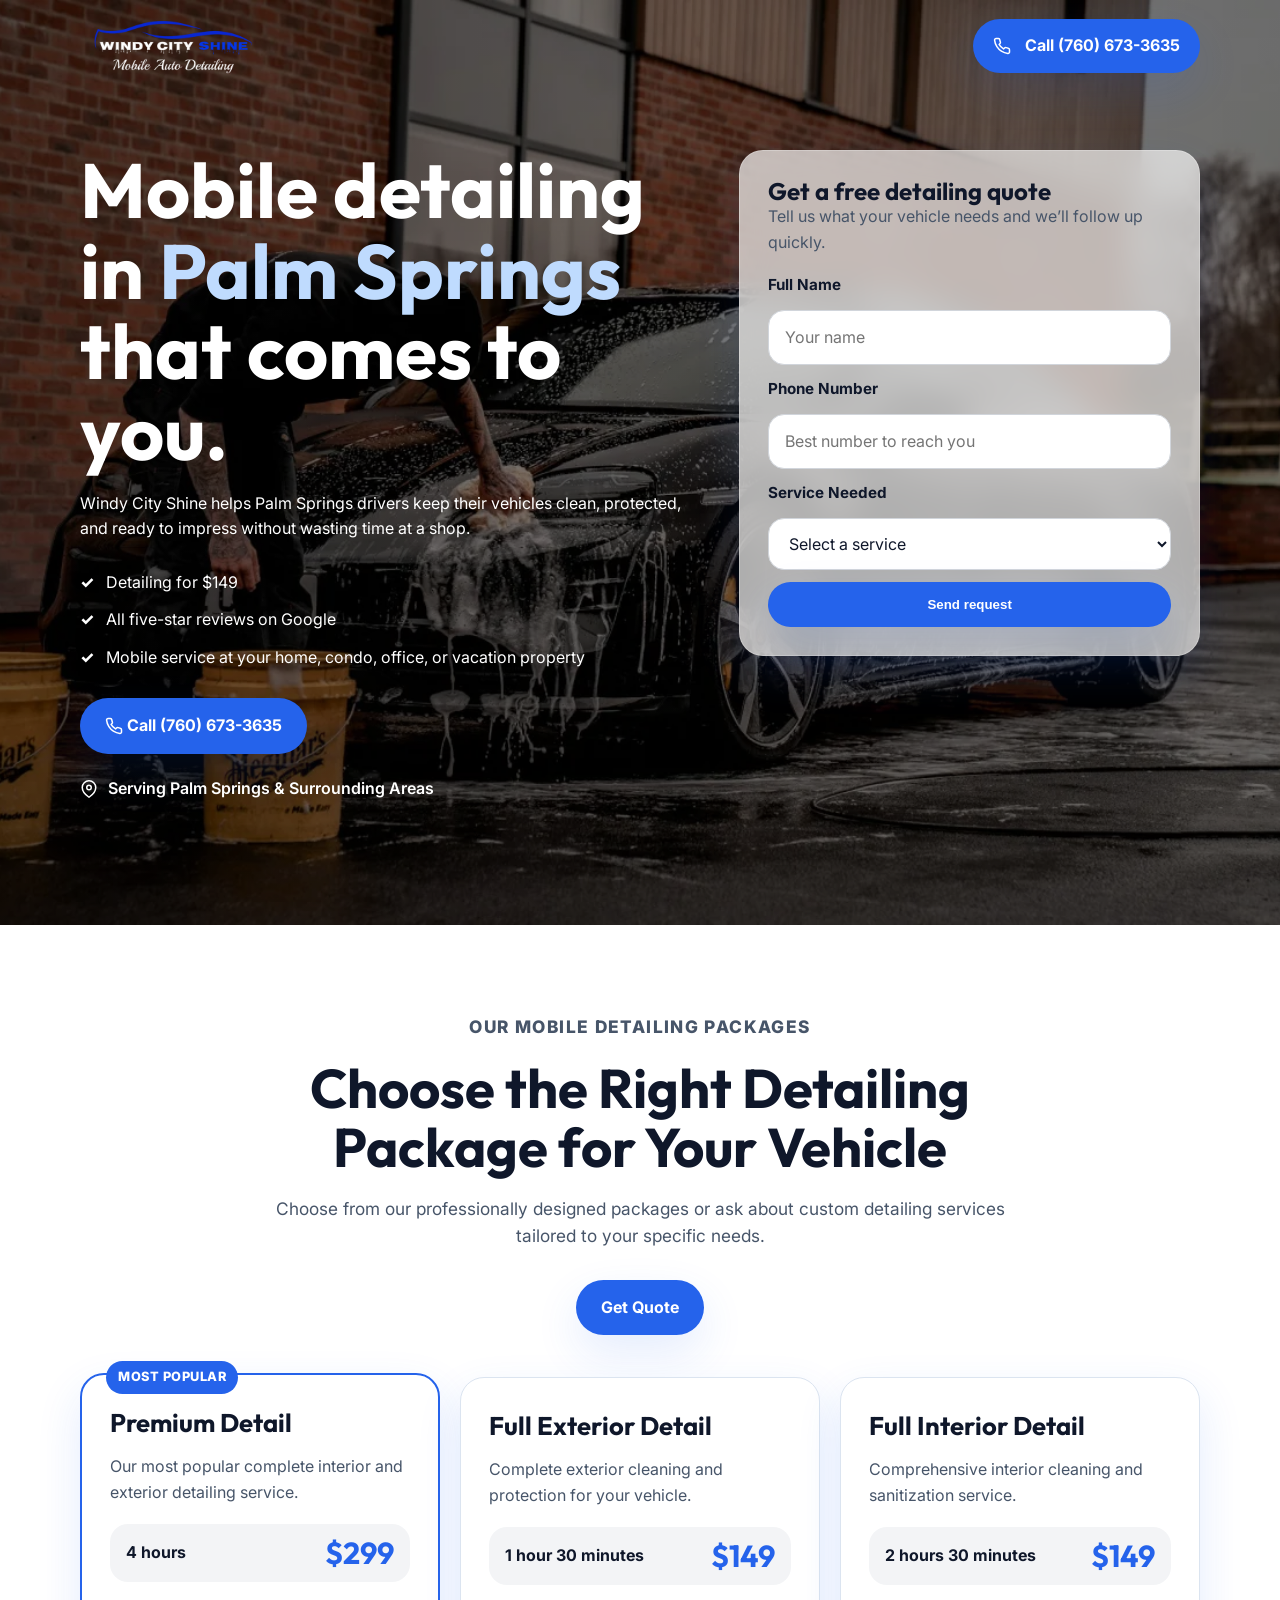
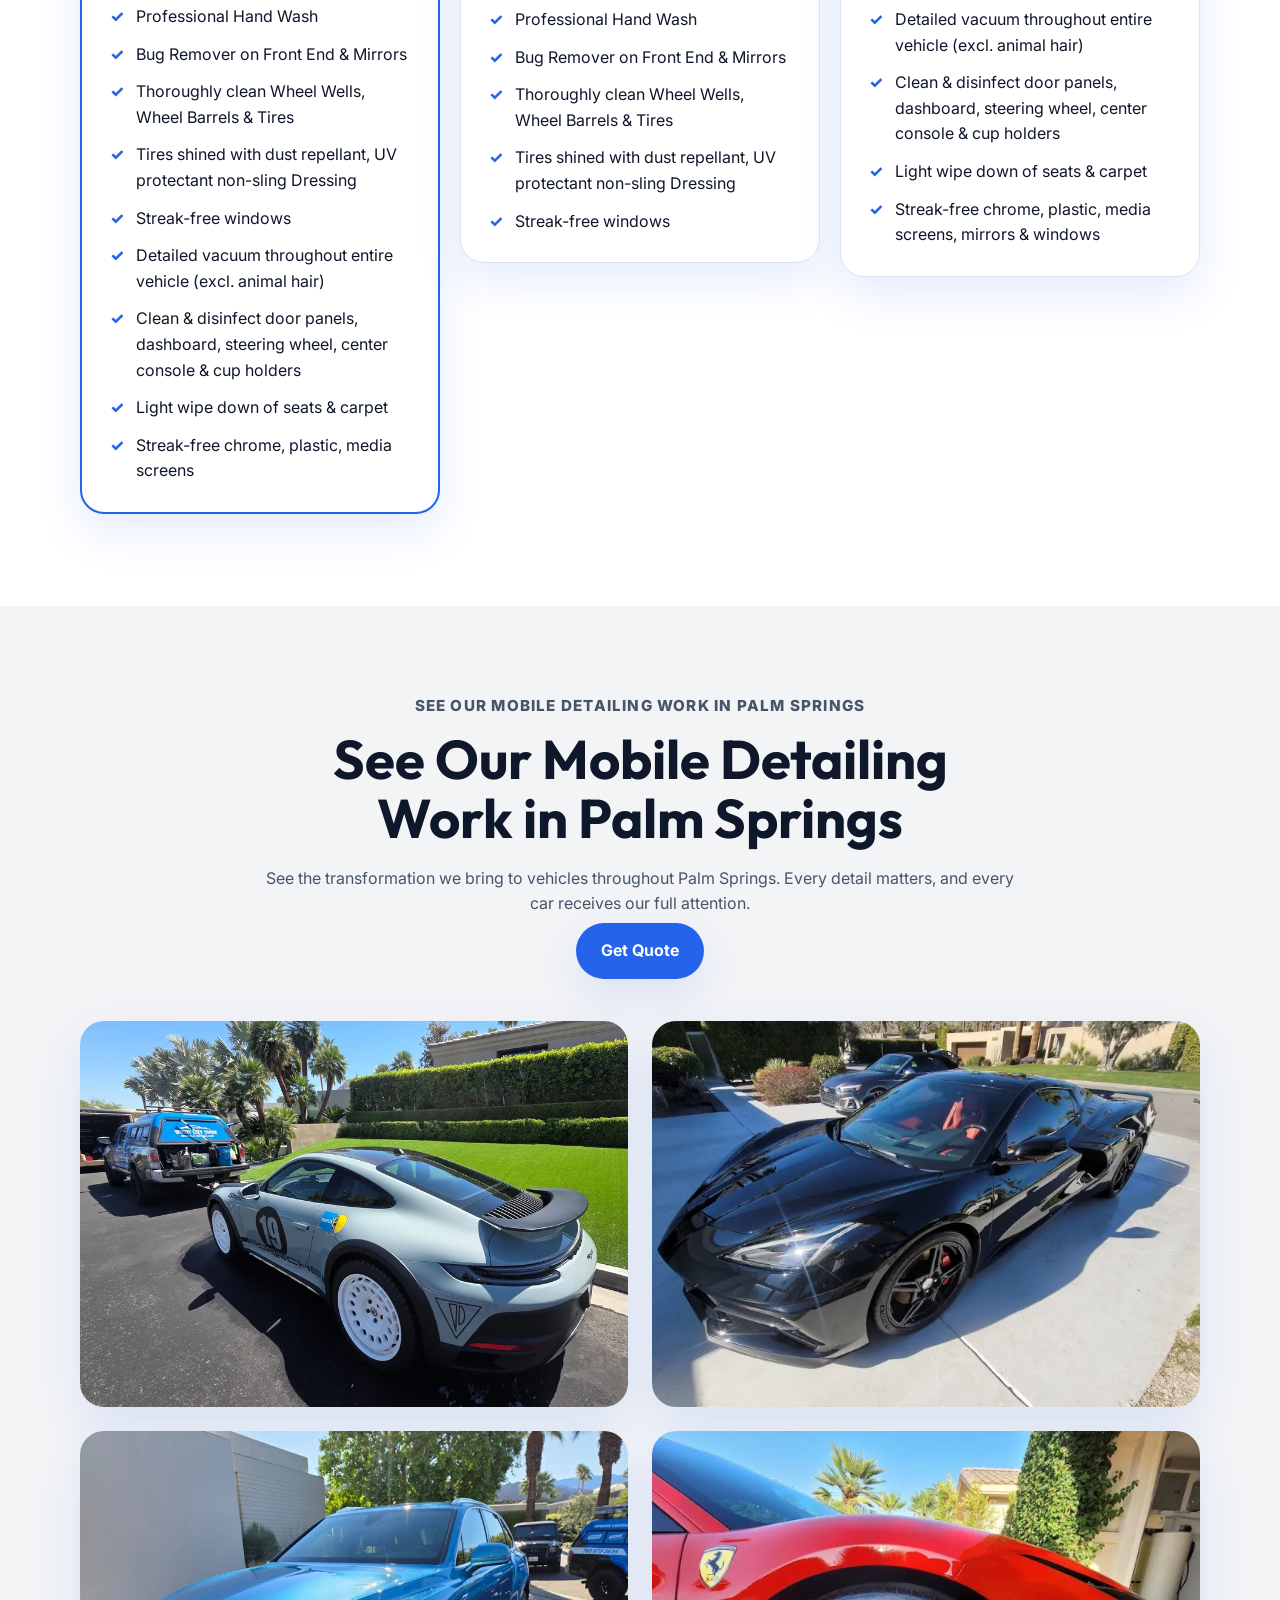
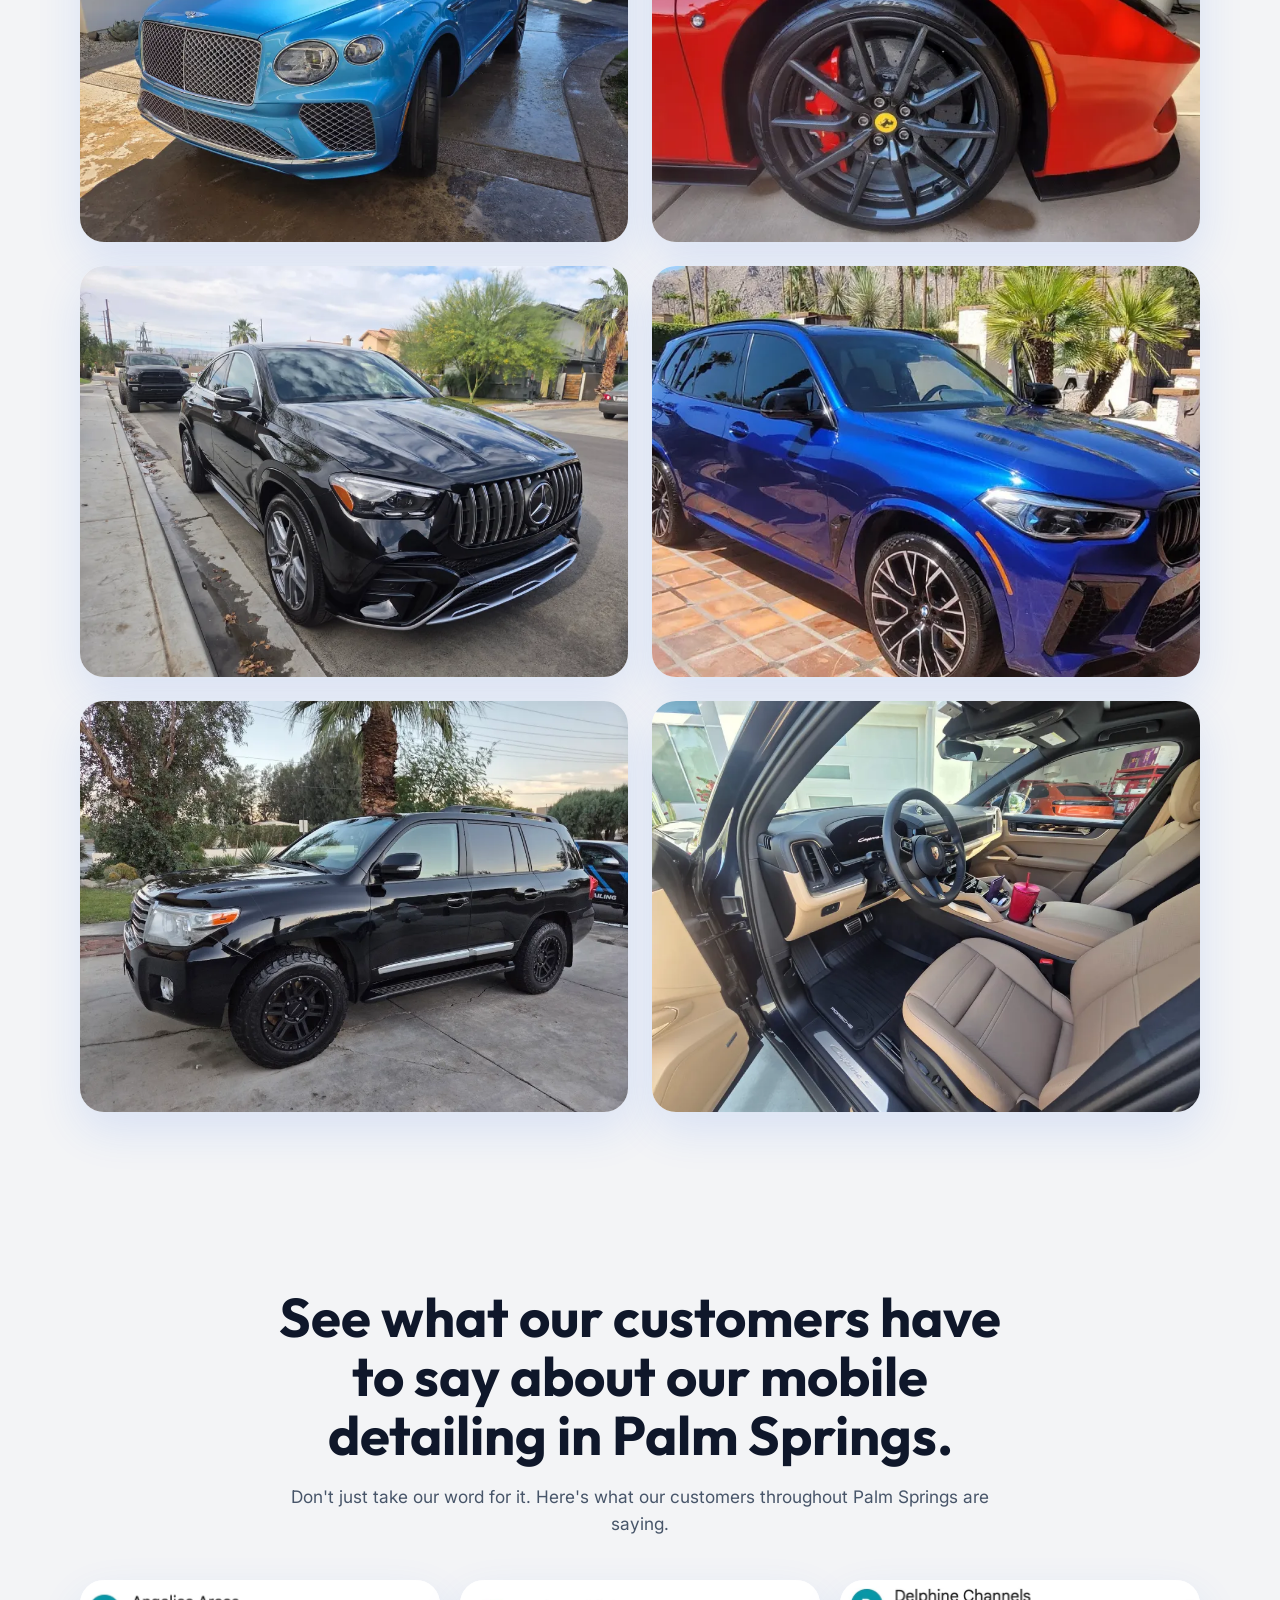
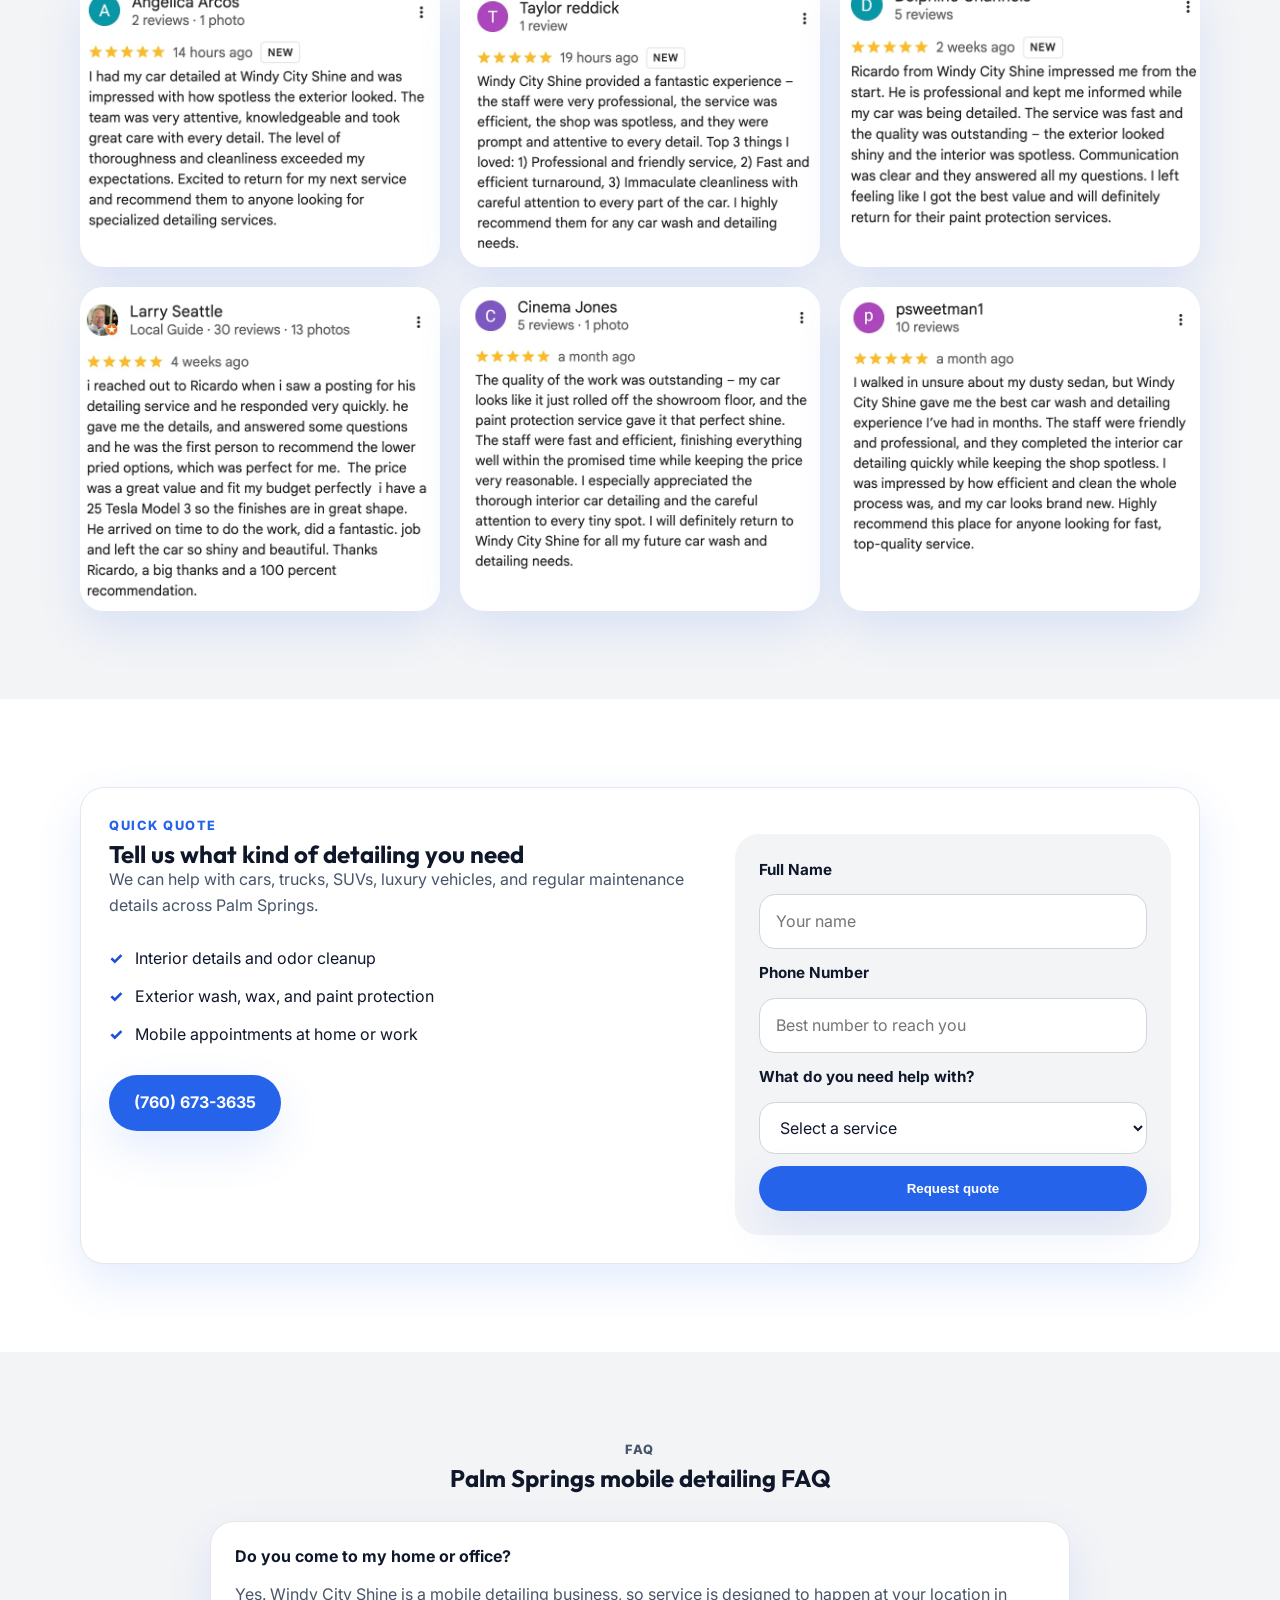
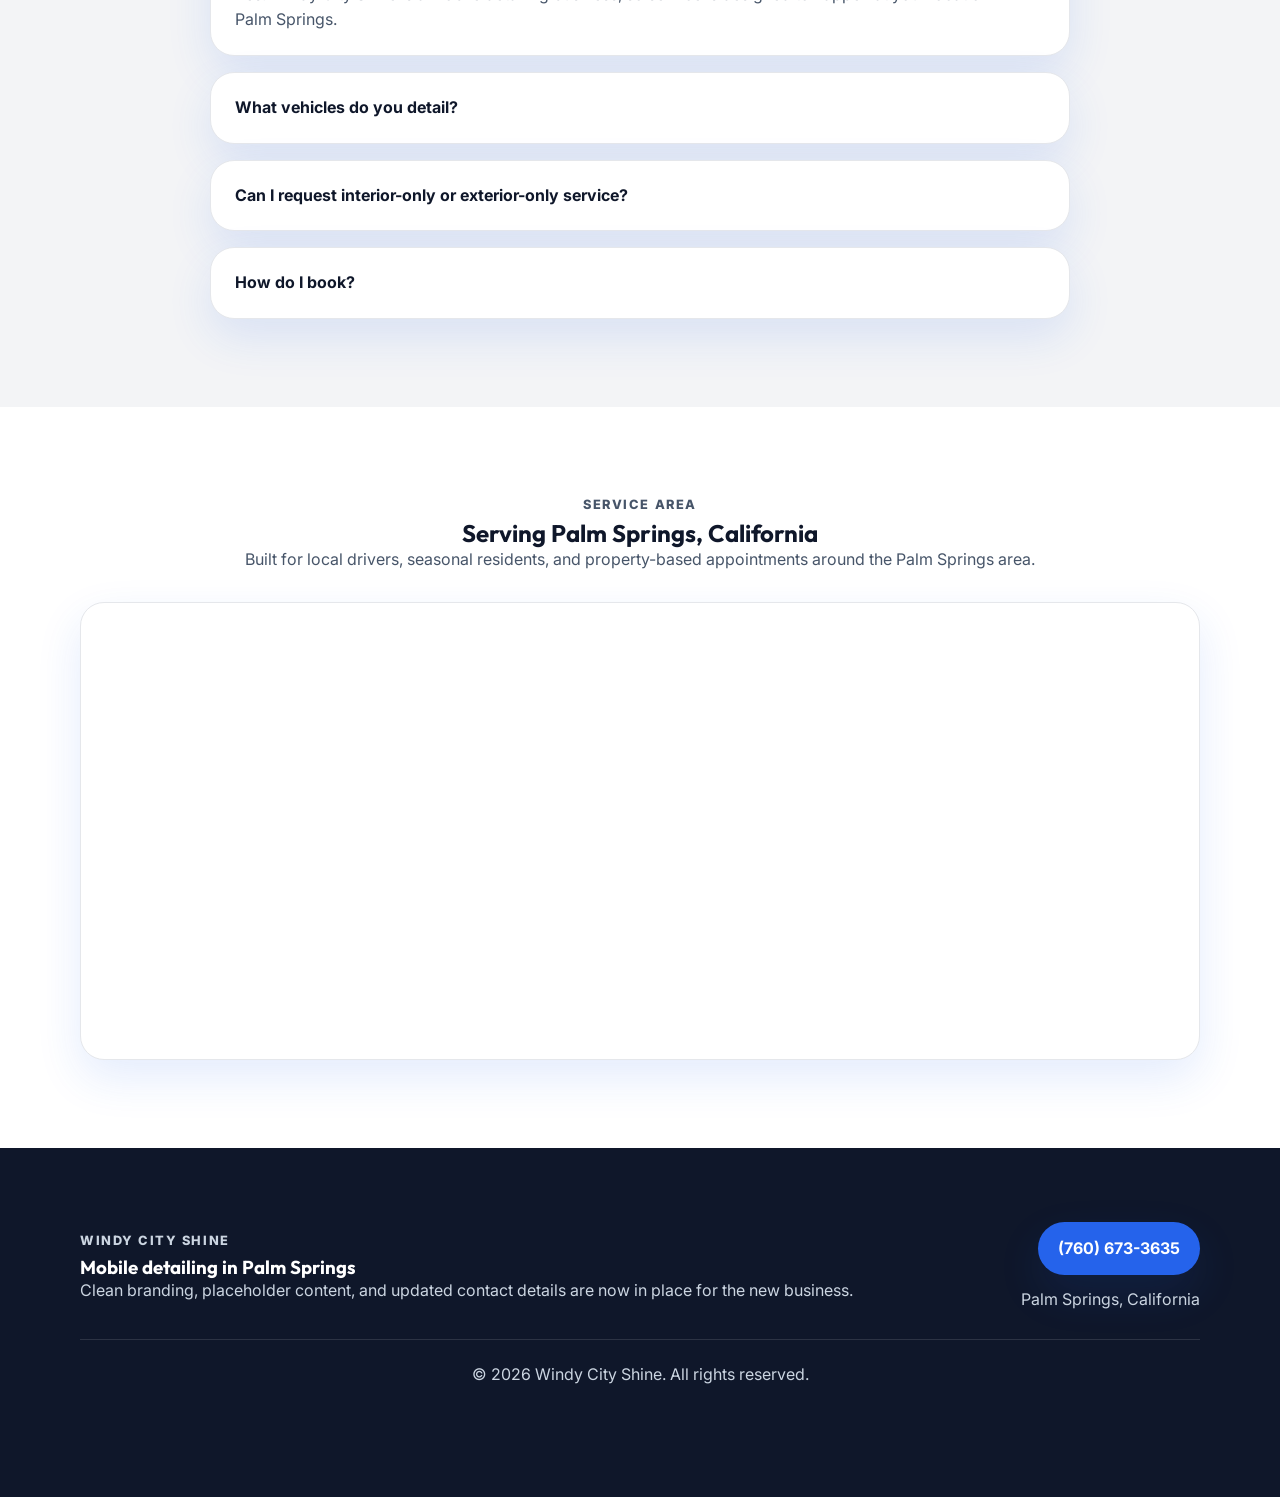
==== index.html @ e308e04e "feat: add phone conversion tracking" ====
<!DOCTYPE html>
<html lang="en">
<head>
    <!-- Google Tag Manager -->
    <script>(function(w,d,s,l,i){w[l]=w[l]||[];w[l].push({'gtm.start':
    new Date().getTime(),event:'gtm.js'});var f=d.getElementsByTagName(s)[0],
    j=d.createElement(s),dl=l!='dataLayer'?'&l='+l:'';j.async=true;j.src=
    'https://www.googletagmanager.com/gtm.js?id='+i+dl;f.parentNode.insertBefore(j,f);
    })(window,document,'script','dataLayer','GTM-WD6SHDLT');</script>
    <!-- End Google Tag Manager -->
    <script>
      gtag('config', 'AW-473251279/VAtuCIfNprscEM_71OEB', {
        'phone_conversion_number': '(760) 673-3635'
      });
    </script>
    <meta charset="UTF-8">
    <meta name="viewport" content="width=device-width, initial-scale=1.0">
    <title>Mobile Detailing Palm Springs | Windy City Shine</title>
    <meta name="description" content="Windy City Shine delivers premium mobile detailing in Palm Springs, California. Call for interior detailing, wash and wax, paint protection, and convenient at-home service.">
    <link rel="stylesheet" href="style.css">
    <link rel="preconnect" href="https://fonts.googleapis.com">
    <link rel="preconnect" href="https://fonts.gstatic.com" crossorigin>
    <link href="https://fonts.googleapis.com/css2?family=Inter:wght@400;500;600;700;800&family=Outfit:wght@600;700;800&display=swap" rel="stylesheet">
    <script type="application/ld+json">
    {
      "@context": "https://schema.org",
      "@type": "AutoDetailing",
      "name": "Windy City Shine",
      "areaServed": "Palm Springs, California",
      "telephone": "+1-760-673-3635",
      "priceRange": "$$",
      "address": {
        "@type": "PostalAddress",
        "addressLocality": "Palm Springs",
        "addressRegion": "CA",
        "addressCountry": "US"
      }
    }
    </script>
</head>
<body>
    <header class="site-header">
        <div class="container header-row">
            <a href="#" class="brand brand-lockup" aria-label="Windy City Shine home">
                <img src="windyciteshinelogo.avif" alt="Windy City Shine logo" class="brand-logo">
            </a>
            <a href="tel:7606733635" class="phone-pill" onclick="gtag('event','conversion',{'send_to':'AW-473251279/VAtuCIfNprscEM_71OEB'});">
                <svg viewBox="0 0 24 24" aria-hidden="true" class="phone-pill-icon">
                    <path d="M22 16.92v3a2 2 0 0 1-2.18 2 19.79 19.79 0 0 1-8.63-3.07 19.5 19.5 0 0 1-6-6 19.79 19.79 0 0 1-3.07-8.67A2 2 0 0 1 4.11 2h3a2 2 0 0 1 2 1.72 12.84 12.84 0 0 0 .7 2.81 2 2 0 0 1-.45 2.11L8.09 9.91a16 16 0 0 0 6 6l1.27-1.27a2 2 0 0 1 2.11-.45 12.84 12.84 0 0 0 2.81.7A2 2 0 0 1 22 16.92z"></path>
                </svg>
                <span>Call (760) 673-3635</span>
            </a>
        </div>
    </header>

    <main>
        <section class="hero">
            <div class="container hero-grid">
                <div class="hero-copy">
                    <h1>Mobile detailing in <span>Palm Springs</span> that comes to you.</h1>
                    <p class="hero-text">Windy City Shine helps Palm Springs drivers keep their vehicles clean, protected, and ready to impress without wasting time at a shop.</p>
                    <ul class="check-list">
                        <li>Detailing for $149</li>
                        <li>All five-star reviews on Google</li>
                        <li>Mobile service at your home, condo, office, or vacation property</li>
                    </ul>
                    <div class="cta-row">
                        <a href="tel:7606733635" class="btn btn-primary" onclick="gtag('event','conversion',{'send_to':'AW-473251279/VAtuCIfNprscEM_71OEB'});">
                            <svg viewBox="0 0 24 24" aria-hidden="true" class="phone-pill-icon">
                                <path d="M22 16.92v3a2 2 0 0 1-2.18 2 19.79 19.79 0 0 1-8.63-3.07 19.5 19.79 0 0 1-6-6 19.79 19.79 0 0 1-3.07-8.67A2 2 0 0 1 4.11 2h3a2 2 0 0 1 2 1.72 12.84 12.84 0 0 0 .7 2.81 2 2 0 0 1-.45 2.11L8.09 9.91a16 16 0 0 0 6 6l1.27-1.27a2 2 0 0 1 2.11-.45 12.84 12.84 0 0 0 2.81.7A2 2 0 0 1 22 16.92z"></path>
                            </svg>
                            <span>Call (760) 673-3635</span>
                        </a>
                    </div>
                    <div class="hero-location">
                        <svg viewBox="0 0 24 24" aria-hidden="true" class="hero-location-icon">
                            <path d="M21 10c0 7-9 13-9 13S3 17 3 10a9 9 0 1 1 18 0z"></path>
                            <circle cx="12" cy="10" r="3"></circle>
                        </svg>
                        <span>Serving Palm Springs &amp; Surrounding Areas</span>
                    </div>
                </div>
                <aside class="quote-card" id="hero-form-top">
                    <h2>Get a free detailing quote</h2>
                    <p>Tell us what your vehicle needs and we’ll follow up quickly.</p>
                    <form data-netlify="true" name="hero-detailing-quote" class="quote-form">
                        <input type="hidden" name="form-name" value="hero-detailing-quote">
                        <label for="hero-name">Full Name</label>
                        <input type="text" id="hero-name" name="name" placeholder="Your name" required>

                        <label for="hero-phone">Phone Number</label>
                        <input type="tel" id="hero-phone" name="phone" placeholder="Best number to reach you" required>

                        <label for="hero-needs">Service Needed</label>
                        <select id="hero-needs" name="needs" required>
                            <option value="" selected disabled>Select a service</option>
                            <option value="Premium detail">Premium detail</option>
                            <option value="Exterior detail">Exterior detail</option>
                            <option value="Interior detail">Interior detail</option>
                            <option value="Get a detailing quote">Get a detailing quote</option>
                        </select>

                        <button type="submit" class="btn btn-primary btn-full">Send request</button>
                    </form>
                </aside>
            </div>
        </section>

        <section class="section">
            <div class="container">
                <div class="section-heading center packages-heading">
                    <p class="section-kicker">Our Mobile Detailing Packages</p>
                    <h2>Choose the Right Detailing Package for Your Vehicle</h2>
                    <p>Choose from our professionally designed packages or ask about custom detailing services tailored to your specific needs.</p>
                    <a href="#hero-form-top" class="btn btn-primary section-quote-btn">Get Quote</a>
                </div>
                <div class="packages-grid">
                    <article class="package-card featured-package">
                        <div class="package-badge">Most Popular</div>
                        <h3>Premium Detail</h3>
                        <p class="package-subtitle">Our most popular complete interior and exterior detailing service.</p>
                        <div class="package-meta">
                            <span>4 hours</span>
                            <span class="package-price">$299</span>
                        </div>
                        <ul class="package-list">
                            <li>Professional Hand Wash</li>
                            <li>Bug Remover on Front End &amp; Mirrors</li>
                            <li>Thoroughly clean Wheel Wells, Wheel Barrels &amp; Tires</li>
                            <li>Tires shined with dust repellant, UV protectant non-sling Dressing</li>
                            <li>Streak-free windows</li>
                            <li>Detailed vacuum throughout entire vehicle (excl. animal hair)</li>
                            <li>Clean &amp; disinfect door panels, dashboard, steering wheel, center console &amp; cup holders</li>
                            <li>Light wipe down of seats &amp; carpet</li>
                            <li>Streak-free chrome, plastic, media screens</li>
                        </ul>
                    </article>

                    <article class="package-card">
                        <h3>Full Exterior Detail</h3>
                        <p class="package-subtitle">Complete exterior cleaning and protection for your vehicle.</p>
                        <div class="package-meta">
                            <span>1 hour 30 minutes</span>
                            <span class="package-price">$149</span>
                        </div>
                        <ul class="package-list">
                            <li>Professional Hand Wash</li>
                            <li>Bug Remover on Front End &amp; Mirrors</li>
                            <li>Thoroughly clean Wheel Wells, Wheel Barrels &amp; Tires</li>
                            <li>Tires shined with dust repellant, UV protectant non-sling Dressing</li>
                            <li>Streak-free windows</li>
                        </ul>
                    </article>

                    <article class="package-card">
                        <h3>Full Interior Detail</h3>
                        <p class="package-subtitle">Comprehensive interior cleaning and sanitization service.</p>
                        <div class="package-meta">
                            <span>2 hours 30 minutes</span>
                            <span class="package-price">$149</span>
                        </div>
                        <ul class="package-list">
                            <li>Detailed vacuum throughout entire vehicle (excl. animal hair)</li>
                            <li>Clean &amp; disinfect door panels, dashboard, steering wheel, center console &amp; cup holders</li>
                            <li>Light wipe down of seats &amp; carpet</li>
                            <li>Streak-free chrome, plastic, media screens, mirrors &amp; windows</li>
                        </ul>
                    </article>
                </div>
            </div>
        </section>

        <section class="section light-section">
            <div class="container">
                <div class="section-heading center showcase-heading">
                    <p class="section-kicker">See Our Mobile Detailing Work in Palm Springs</p>
                    <h2>See Our Mobile Detailing Work in Palm Springs</h2>
                    <p>See the transformation we bring to vehicles throughout Palm Springs. Every detail matters, and every car receives our full attention.</p>
                    <a href="#hero-form-top" class="btn btn-primary section-quote-btn">Get Quote</a>
                </div>
                <div class="gallery-grid">
                    <div class="gallery-card"><img src="windycity1.webp" alt="Windy City Shine detailing a silver Porsche in Palm Springs" class="gallery-image"></div>
                    <div class="gallery-card"><img src="windycity2.webp" alt="Black sports car detailed by Windy City Shine" class="gallery-image"></div>
                    <div class="gallery-card"><img src="windycity3.webp" alt="Blue Bentley SUV after mobile detailing service" class="gallery-image"></div>
                    <div class="gallery-card"><img src="windycity4.webp" alt="Close-up of a freshly detailed red Ferrari wheel and fender" class="gallery-image"></div>
                    <div class="gallery-card"><img src="windycity5.webp" alt="Blue BMW SUV cleaned by Windy City Shine" class="gallery-image"></div>
                    <div class="gallery-card"><img src="windycity6.webp" alt="Black Mercedes SUV after exterior detailing" class="gallery-image"></div>
                    <div class="gallery-card"><img src="windycityshine8.webp" alt="Black SUV detailed by Windy City Shine in Palm Springs" class="gallery-image"></div>
                    <div class="gallery-card"><img src="windycityinterior.webp" alt="Freshly detailed tan Porsche interior" class="gallery-image"></div>
                </div>
            </div>
        </section>

        <section class="section light-section">
            <div class="container">
                <div class="section-heading center showcase-heading">
                    <h2>See what our customers have to say about our mobile detailing in Palm Springs.</h2>
                    <p>Don't just take our word for it. Here's what our customers throughout Palm Springs are saying.</p>
                </div>
                <div class="review-placeholder-grid">
                    <div class="review-card"><img src="review-a.webp" alt="Google review from Angelica Arcos" class="review-image"></div>
                    <div class="review-card"><img src="review-b.webp" alt="Google review from Delphine Channels" class="review-image"></div>
                    <div class="review-card"><img src="review-c.webp" alt="Google review from Taylor reddick" class="review-image"></div>
                    <div class="review-card"><img src="review-d.webp" alt="Google review from Cinema Jones" class="review-image"></div>
                    <div class="review-card"><img src="review-e.webp" alt="Google review from psweetman1" class="review-image"></div>
                    <div class="review-card"><img src="review-f.webp" alt="Google review from Larry Seattle" class="review-image"></div>
                </div>
            </div>
        </section>

        <section id="quote-form" class="section">
            <div class="container form-shell">
                <div>
                    <p class="eyebrow">Quick quote</p>
                    <h2>Tell us what kind of detailing you need</h2>
                    <p class="section-copy">We can help with cars, trucks, SUVs, luxury vehicles, and regular maintenance details across Palm Springs.</p>
                    <ul class="check-list dark">
                        <li>Interior details and odor cleanup</li>
                        <li>Exterior wash, wax, and paint protection</li>
                        <li>Mobile appointments at home or work</li>
                    </ul>
                    <a href="tel:7606733635" class="btn btn-primary" onclick="gtag('event','conversion',{'send_to':'AW-473251279/VAtuCIfNprscEM_71OEB'});">(760) 673-3635</a>
                </div>
                <form id="lead-form" data-netlify="true" name="mobile-detailing-quote" class="quote-form large">
                    <input type="hidden" name="form-name" value="mobile-detailing-quote">
                    <label for="name">Full Name</label>
                    <input type="text" id="name" name="name" placeholder="Your name" required>

                    <label for="phone">Phone Number</label>
                    <input type="tel" id="phone" name="phone" placeholder="Best number to reach you" required>

                    <label for="needs">What do you need help with?</label>
                    <select id="needs" name="needs" required>
                        <option value="" selected disabled>Select a service</option>
                        <option value="Premium detail">Premium detail</option>
                        <option value="Exterior detail">Exterior detail</option>
                        <option value="Interior detail">Interior detail</option>
                        <option value="Get a detailing quote">Get a detailing quote</option>
                    </select>

                    <button type="submit" class="btn btn-primary btn-full">Request quote</button>
                </form>
            </div>
        </section>

        <section class="section light-section">
            <div class="container narrow">
                <div class="section-heading center">
                    <p class="eyebrow">FAQ</p>
                    <h2>Palm Springs mobile detailing FAQ</h2>
                </div>
                <div class="faq-list">
                    <details open>
                        <summary>Do you come to my home or office?</summary>
                        <p>Yes. Windy City Shine is a mobile detailing business, so service is designed to happen at your location in Palm Springs.</p>
                    </details>
                    <details>
                        <summary>What vehicles do you detail?</summary>
                        <p>We can handle cars, trucks, SUVs, and higher-end vehicles that need careful interior and exterior attention.</p>
                    </details>
                    <details>
                        <summary>Can I request interior-only or exterior-only service?</summary>
                        <p>Yes. You can request a focused service or a more complete package depending on the condition of the vehicle.</p>
                    </details>
                    <details>
                        <summary>How do I book?</summary>
                        <p>Call <a href="tel:7606733635" onclick="gtag('event','conversion',{'send_to':'AW-473251279/VAtuCIfNprscEM_71OEB'});">(760) 673-3635</a> or use the quote form and we’ll follow up with next steps.</p>
                    </details>
                </div>
            </div>
        </section>

        <section class="section">
            <div class="container">
                <div class="section-heading center">
                    <p class="eyebrow">Service area</p>
                    <h2>Serving Palm Springs, California</h2>
                    <p>Built for local drivers, seasonal residents, and property-based appointments around the Palm Springs area.</p>
                </div>
                <div class="map-frame">
                    <iframe src="https://www.google.com/maps/embed?pb=!1m18!1m12!1m3!1d106110.59598640693!2d-116.61106246298491!3d33.80177332094073!2m3!1f0!2f0!3f0!3m2!1i1024!2i768!4f13.1!3m3!1m2!1s0x80db1c5a2db98cf7%3A0x8db0dbf0ef0bc239!2sPalm%20Springs%2C%20CA!5e0!3m2!1sen!2sus!4v1780850100000!5m2!1sen!2sus" width="600" height="420" style="border:0;" allowfullscreen="" loading="lazy" referrerpolicy="no-referrer-when-downgrade"></iframe>
                </div>
            </div>
        </section>
    </main>

    <footer class="site-footer">
        <div class="container footer-row">
            <div>
                <p class="eyebrow">Windy City Shine</p>
                <h3>Mobile detailing in Palm Springs</h3>
                <p>Clean branding, placeholder content, and updated contact details are now in place for the new business.</p>
            </div>
            <div class="footer-contact">
                <a href="tel:7606733635" class="phone-pill" onclick="gtag('event','conversion',{'send_to':'AW-473251279/VAtuCIfNprscEM_71OEB'});">(760) 673-3635</a>
                <p>Palm Springs, California</p>
            </div>
        </div>
        <div class="container footer-bottom">
            <p>&copy; 2026 Windy City Shine. All rights reserved.</p>
        </div>
    </footer>

    <div id="success-modal" class="modal">
        <div class="modal-content">
            <button class="close-modal" aria-label="Close">&times;</button>
            <div class="modal-body">
                <div class="success-icon">✓</div>
                <h3>Thanks</h3>
                <p>Thanks for filling out the form. We're going to get back to you in the next few minutes.</p>
                <button class="btn btn-primary close-modal-btn btn-full">Close</button>
            </div>
        </div>
    </div>

    <div class="mobile-cta">
        <a href="tel:7606733635" class="btn btn-primary btn-full mobile-call-btn" onclick="gtag('event','conversion',{'send_to':'AW-473251279/VAtuCIfNprscEM_71OEB'});">
            <svg viewBox="0 0 24 24" aria-hidden="true" class="phone-pill-icon">
                <path d="M22 16.92v3a2 2 0 0 1-2.18 2 19.79 19.79 0 0 1-8.63-3.07 19.5 19.79 0 0 1-6-6 19.79 19.79 0 0 1-3.07-8.67A2 2 0 0 1 4.11 2h3a2 2 0 0 1 2 1.72 12.84 12.84 0 0 0 .7 2.81 2 2 0 0 1-.45 2.11L8.09 9.91a16 16 0 0 0 6 6l1.27-1.27a2 2 0 0 1 2.11-.45 12.84 12.84 0 0 0 2.81.7A2 2 0 0 1 22 16.92z"></path>
            </svg>
            <span class="mobile-call-label">Call (760) 673-3635</span>
        </a>
    </div>

    <script>
        document.addEventListener("DOMContentLoaded", function () {
            const modal = document.getElementById("success-modal");
            const closeButtons = document.querySelectorAll(".close-modal, .close-modal-btn");
            const siteHeader = document.querySelector(".site-header");

            const syncHeaderState = () => {
                if (!siteHeader) return;
                if (window.scrollY > 36) {
                    siteHeader.classList.add("is-scrolled");
                } else {
                    siteHeader.classList.remove("is-scrolled");
                }
            };

            syncHeaderState();
            window.addEventListener("scroll", syncHeaderState, { passive: true });

            document.querySelectorAll("a[href='#quote-form']").forEach((link) => {
                link.addEventListener("click", (event) => {
                    event.preventDefault();
                    document.getElementById("quote-form")?.scrollIntoView({ behavior: "smooth", block: "start" });
                });
            });

            document.querySelectorAll("form[data-netlify='true']").forEach((form) => {
                form.addEventListener("submit", function (event) {
                    event.preventDefault();

                    const formData = new FormData(form);
                    fetch("/", {
                        method: "POST",
                        body: new URLSearchParams(formData).toString(),
                        headers: { "Content-Type": "application/x-www-form-urlencoded" }
                    })
                    .then(() => {
                        document.body.setAttribute("data-form-status", "form_submit");
                        window.dataLayer = window.dataLayer || [];
                        window.dataLayer.push({
                            event: "form_submit",
                            form_name: form.getAttribute("name") || "",
                            form_id: form.getAttribute("id") || ""
                        });
                        modal.style.display = "flex";
                        document.body.style.overflow = "hidden";
                        form.reset();
                    })
                    .catch((error) => {
                        console.error("Error submitting form:", error);
                    });
                });
            });

            closeButtons.forEach((button) => {
                button.addEventListener("click", () => {
                    modal.style.display = "none";
                    document.body.style.overflow = "";
                });
            });

            window.addEventListener("click", (event) => {
                if (event.target === modal) {
                    modal.style.display = "none";
                    document.body.style.overflow = "";
                }
            });
        });
    </script>
</body>
</html>
---- style.css ----
:root {
    --blue: #2563eb;
    --blue-dark: #1d4ed8;
    --white: #ffffff;
    --light-gray: #f3f4f6;
    --mid-gray: #d1d5db;
    --text: #0f172a;
    --text-soft: #475569;
    --shadow: 0 18px 45px rgba(37, 99, 235, 0.12);
    --radius: 24px;
    --transition: 0.25s ease;
}

* {
    box-sizing: border-box;
    margin: 0;
    padding: 0;
}

html {
    scroll-behavior: smooth;
}

body {
    font-family: "Inter", sans-serif;
    color: var(--text);
    background: var(--white);
    line-height: 1.6;
}

a {
    color: inherit;
    text-decoration: none;
}

iframe {
    width: 100%;
    border: 0;
    border-radius: 20px;
}

.container {
    width: min(1120px, calc(100% - 40px));
    margin: 0 auto;
}

.site-header {
    position: fixed;
    top: 0;
    left: 0;
    width: 100%;
    z-index: 20;
    background: transparent;
    backdrop-filter: blur(0px);
    border-bottom: 1px solid transparent;
    transition: background var(--transition), border-color var(--transition), backdrop-filter var(--transition);
}

.site-header.is-scrolled {
    background: rgba(0, 0, 0, 0.55);
    backdrop-filter: blur(14px);
    border-bottom: 1px solid rgba(255, 255, 255, 0.14);
}

.header-row,
.footer-row {
    display: flex;
    align-items: center;
    justify-content: space-between;
    gap: 24px;
    padding: 18px 0;
}

.brand {
    display: inline-block;
    font-family: "Outfit", sans-serif;
    font-size: 1.75rem;
    font-weight: 800;
}

.brand-lockup {
    display: inline-flex;
    align-items: center;
    gap: 12px;
}

.brand-logo {
    height: 56px;
    width: auto;
    display: block;
}

.eyebrow {
    color: var(--blue);
    font-size: 0.8rem;
    font-weight: 800;
    letter-spacing: 0.12em;
    text-transform: uppercase;
    margin-bottom: 6px;
}

.phone-pill,
.btn {
    display: inline-flex;
    align-items: center;
    justify-content: center;
    border-radius: 999px;
    font-weight: 700;
    transition: transform var(--transition), background var(--transition), color var(--transition), border-color var(--transition);
}

.phone-pill {
    padding: 14px 20px;
    background: var(--blue);
    color: var(--white);
    box-shadow: var(--shadow);
    gap: 10px;
}

.phone-pill-icon {
    width: 18px;
    height: 18px;
    margin-right: 4px;
    fill: none;
    stroke: currentColor;
    stroke-width: 2;
    stroke-linecap: round;
    stroke-linejoin: round;
}

.btn {
    padding: 14px 24px;
    border: 1px solid transparent;
    cursor: pointer;
}

.btn:hover,
.phone-pill:hover {
    transform: translateY(-1px);
}

.btn-primary {
    background: var(--blue);
    color: var(--white);
    box-shadow: var(--shadow);
}

.btn-primary:hover,
.phone-pill:hover {
    background: var(--blue-dark);
}

.btn-secondary {
    background: var(--white);
    color: var(--text);
    border-color: var(--mid-gray);
}

.btn-secondary:hover {
    background: var(--light-gray);
}

.btn-full {
    width: 100%;
}

.hero,
.section {
    padding: 88px 0;
}

.hero {
    min-height: 900px;
    display: flex;
    align-items: center;
    position: relative;
    padding-top: 150px;
    padding-bottom: 120px;
    background:
        linear-gradient(rgba(0, 0, 0, 0.44), rgba(0, 0, 0, 0.44)),
        url("mobile-detiling.webp") center center / cover no-repeat;
}

.hero::before {
    content: "";
    position: absolute;
    inset: 0;
    background: linear-gradient(90deg, rgba(0, 0, 0, 0.3) 0%, rgba(0, 0, 0, 0.14) 50%, rgba(0, 0, 0, 0.24) 100%);
    pointer-events: none;
}

.hero-grid,
.two-column,
.form-shell {
    display: grid;
    grid-template-columns: 1.15fr 0.85fr;
    gap: 36px;
    align-items: start;
}

.hero-grid {
    position: relative;
    z-index: 1;
}

.hero-copy h1,
.section-heading h2,
.two-column h2,
.form-shell h2,
.site-footer h3,
.quote-card h2 {
    font-family: "Outfit", sans-serif;
    line-height: 1.05;
}

.hero-copy h1 {
    font-size: clamp(2.8rem, 6vw, 4.8rem);
    margin-bottom: 18px;
    max-width: 12ch;
    color: var(--white);
}

.hero-copy h1 span {
    color: #bfdbfe;
}

.hero-text,
.section-copy,
.section-heading p,
.stack-text p,
.quote-card p,
.site-footer p,
.footer-contact p,
.faq-list p {
    color: var(--text-soft);
}

.hero .hero-text,
.hero .check-list li,
.hero .status-card,
.hero .check-list li::before {
    color: var(--white);
}

.hero .status-card {
    background: rgba(255, 255, 255, 0.14);
    border: 1px solid rgba(255, 255, 255, 0.2);
    backdrop-filter: blur(10px);
}

.hero .dot {
    box-shadow: 0 0 0 6px rgba(34, 197, 94, 0.25);
}

.check-list {
    list-style: none;
    display: grid;
    gap: 12px;
    margin: 28px 0;
}

.check-list li {
    display: flex;
    gap: 12px;
    align-items: flex-start;
}

.check-list li::before {
    content: "✓";
    color: var(--blue);
    font-weight: 800;
}

.check-list.dark li::before {
    color: var(--blue-dark);
}

.cta-row {
    display: flex;
    flex-wrap: wrap;
    gap: 14px;
    margin-bottom: 22px;
}

.hero-location {
    display: inline-flex;
    align-items: center;
    gap: 10px;
    color: var(--white);
    font-weight: 600;
}

.hero-location-icon {
    width: 18px;
    height: 18px;
    fill: none;
    stroke: currentColor;
    stroke-width: 2;
    stroke-linecap: round;
    stroke-linejoin: round;
    flex-shrink: 0;
}

.status-card,
.quote-card,
.feature-card,
.placeholder-card,
.review-placeholder,
.form-shell,
.map-frame,
.faq-list details {
    background: var(--white);
    border: 1px solid #e5e7eb;
    border-radius: var(--radius);
    box-shadow: var(--shadow);
}

.status-card {
    display: inline-flex;
    align-items: center;
    gap: 12px;
    padding: 14px 18px;
}

.dot {
    width: 10px;
    height: 10px;
    border-radius: 999px;
    background: #22c55e;
    box-shadow: 0 0 0 6px rgba(34, 197, 94, 0.15);
}

.quote-card,
.form-shell {
    padding: 28px;
}

.hero .quote-card {
    background: rgba(255, 255, 255, 0.68);
    border: 1px solid rgba(255, 255, 255, 0.24);
    backdrop-filter: blur(16px);
    scroll-margin-top: 100px;
}

.quote-form {
    display: grid;
    gap: 12px;
    margin-top: 18px;
}

.quote-form.large {
    background: var(--light-gray);
    border-radius: var(--radius);
    padding: 24px;
}

label {
    font-weight: 700;
    font-size: 0.95rem;
}

input,
select,
textarea {
    width: 100%;
    padding: 14px 16px;
    border-radius: 16px;
    border: 1px solid var(--mid-gray);
    background: var(--white);
    color: var(--text);
    font: inherit;
}

textarea {
    resize: vertical;
}

.light-section {
    background: var(--light-gray);
}

.accent-section {
    background: linear-gradient(180deg, #dbeafe 0%, #eff6ff 100%);
}

.section-heading {
    margin-bottom: 30px;
}

.section-kicker {
    color: var(--blue);
    font-size: 0.95rem;
    font-weight: 800;
    letter-spacing: 0.08em;
    text-transform: uppercase;
    margin-bottom: 12px;
}

.section-heading.center {
    text-align: center;
}

.packages-heading {
    max-width: 760px;
    margin-left: auto;
    margin-right: auto;
    margin-bottom: 42px;
}

.packages-heading .section-kicker {
    margin-bottom: 18px;
}

.showcase-heading {
    max-width: 760px;
    margin-left: auto;
    margin-right: auto;
    margin-bottom: 42px;
}

.showcase-heading h2 {
    font-size: clamp(2.2rem, 4.5vw, 3.4rem);
    line-height: 1.08;
    margin-bottom: 18px;
}

.showcase-heading p:last-child {
    font-size: 1.08rem;
    margin-bottom: 24px;
}

.packages-heading h2 {
    font-size: clamp(2.2rem, 4.5vw, 3.4rem);
    line-height: 1.08;
    margin-bottom: 18px;
}

.packages-heading p {
    font-size: 1.08rem;
    margin-bottom: 24px;
}

.section-quote-btn {
    margin-top: 6px;
}

.placeholder-grid,
.review-placeholder-grid,
.feature-grid,
.packages-grid {
    display: grid;
    grid-template-columns: repeat(3, minmax(0, 1fr));
    gap: 20px;
}

.packages-grid {
    align-items: start;
}

.package-card {
    position: relative;
    background: var(--white);
    border: 1px solid #dbe4f0;
    border-radius: var(--radius);
    box-shadow: var(--shadow);
    padding: 28px;
    height: fit-content;
}

.featured-package {
    border: 2px solid var(--blue);
    transform: translateY(-4px);
}

.package-badge {
    position: absolute;
    top: -14px;
    left: 24px;
    background: var(--blue);
    color: var(--white);
    border-radius: 999px;
    padding: 6px 12px;
    font-size: 0.8rem;
    font-weight: 800;
    letter-spacing: 0.04em;
    text-transform: uppercase;
}

.package-card h3 {
    font-family: "Outfit", sans-serif;
    font-size: 1.6rem;
    margin-bottom: 10px;
}

.package-subtitle {
    color: var(--text-soft);
    margin-bottom: 18px;
}

.package-meta {
    display: flex;
    align-items: center;
    justify-content: space-between;
    gap: 16px;
    margin-bottom: 22px;
    padding: 14px 16px;
    border-radius: 18px;
    background: var(--light-gray);
    font-weight: 700;
}

.package-price {
    color: var(--blue);
    font-size: 1.9rem;
    font-family: "Outfit", sans-serif;
    line-height: 1;
}

.package-list {
    list-style: none;
    display: grid;
    gap: 12px;
}

.package-list li {
    display: flex;
    align-items: flex-start;
    gap: 12px;
    color: var(--text);
}

.package-list li::before {
    content: "✓";
    color: var(--blue);
    font-weight: 800;
    flex-shrink: 0;
}

.gallery-grid {
    display: grid;
    grid-template-columns: repeat(2, minmax(0, 1fr));
    gap: 24px;
}

.gallery-card {
    overflow: hidden;
    border-radius: var(--radius);
    box-shadow: var(--shadow);
    background: var(--white);
    min-height: 300px;
}

.gallery-image {
    width: 100%;
    height: 100%;
    min-height: 300px;
    display: block;
    object-fit: cover;
}

.placeholder-card,
.review-placeholder {
    min-height: 180px;
    display: grid;
    place-items: center;
    padding: 24px;
    text-align: center;
    color: var(--text-soft);
    background:
        linear-gradient(135deg, rgba(37, 99, 235, 0.08), rgba(37, 99, 235, 0.03)),
        repeating-linear-gradient(45deg, #ffffff, #ffffff 12px, #f8fafc 12px, #f8fafc 24px);
}

.review-card {
    overflow: hidden;
    border-radius: var(--radius);
    box-shadow: var(--shadow);
    background: var(--white);
}

.review-image {
    width: 100%;
    display: block;
    height: auto;
}

.feature-card {
    padding: 28px;
}

.feature-card h3 {
    font-family: "Outfit", sans-serif;
    font-size: 1.45rem;
    margin-bottom: 10px;
}

.two-column {
    align-items: center;
}

.stack-text {
    display: grid;
    gap: 16px;
}

.narrow {
    max-width: 860px;
}

.faq-list {
    display: grid;
    gap: 16px;
}

.faq-list details {
    padding: 22px 24px;
}

.faq-list summary {
    cursor: pointer;
    font-weight: 700;
    list-style: none;
}

.faq-list summary::-webkit-details-marker {
    display: none;
}

.faq-list p {
    padding-top: 12px;
}

.map-frame {
    padding: 14px;
}

.site-footer {
    background: #0f172a;
    color: var(--white);
    padding: 56px 0 110px;
}

.site-footer .eyebrow,
.site-footer p {
    color: #cbd5e1;
}

.footer-contact {
    display: grid;
    gap: 12px;
    justify-items: end;
}

.footer-bottom {
    border-top: 1px solid rgba(255, 255, 255, 0.12);
    padding-top: 22px;
    margin-top: 8px;
    text-align: center;
    color: #cbd5e1;
}

.modal {
    display: none;
    position: fixed;
    inset: 0;
    background: rgba(15, 23, 42, 0.6);
    z-index: 40;
    align-items: center;
    justify-content: center;
    padding: 20px;
}

.modal-content {
    position: relative;
    width: min(480px, 100%);
    background: var(--white);
    border-radius: var(--radius);
    padding: 24px;
    box-shadow: var(--shadow);
}

.close-modal {
    position: absolute;
    top: 12px;
    right: 16px;
    border: 0;
    background: transparent;
    font-size: 2rem;
    cursor: pointer;
    color: var(--text-soft);
}

.modal-body {
    text-align: center;
    display: grid;
    gap: 16px;
    padding-top: 10px;
}

.success-icon {
    width: 72px;
    height: 72px;
    margin: 0 auto;
    border-radius: 999px;
    display: grid;
    place-items: center;
    background: #dbeafe;
    color: var(--blue);
    font-size: 2rem;
    font-weight: 800;
}

.mobile-cta {
    display: none;
}

.mobile-call-btn {
    gap: 0;
}

.mobile-call-btn .phone-pill-icon {
    margin-right: 12px;
    flex-shrink: 0;
}

.mobile-call-label {
    display: inline-block;
}

@media (max-width: 900px) {
    .hero-grid,
    .two-column,
    .form-shell,
    .packages-grid,
    .gallery-grid,
    .placeholder-grid,
    .review-placeholder-grid,
    .feature-grid {
        grid-template-columns: 1fr;
    }

    .footer-row {
        align-items: flex-start;
        flex-direction: column;
    }

    .footer-contact {
        justify-items: start;
    }
}

@media (max-width: 768px) {
    .hero,
    .section {
        padding: 72px 0;
    }

    .hero {
        min-height: auto;
        padding-top: 122px;
        padding-bottom: 88px;
    }

    .container {
        width: min(100% - 28px, 1120px);
    }

    .brand {
        font-size: 1.5rem;
    }

    .brand-logo {
        height: 44px;
    }

    .hero-copy h1 {
        font-size: 2.6rem;
    }

    .header-row {
        gap: 12px;
    }

    .phone-pill {
        padding: 10px 14px;
        font-size: 0.95rem;
        white-space: nowrap;
    }

    .mobile-cta {
        display: block;
        position: sticky;
        bottom: 0;
        padding: 12px 14px 14px;
        background: rgba(255, 255, 255, 0.95);
        border-top: 1px solid #e5e7eb;
        text-align: center;
    }

    .mobile-cta .btn {
        width: auto;
        min-width: 0;
    }

    .site-footer {
        padding-bottom: 140px;
    }
}
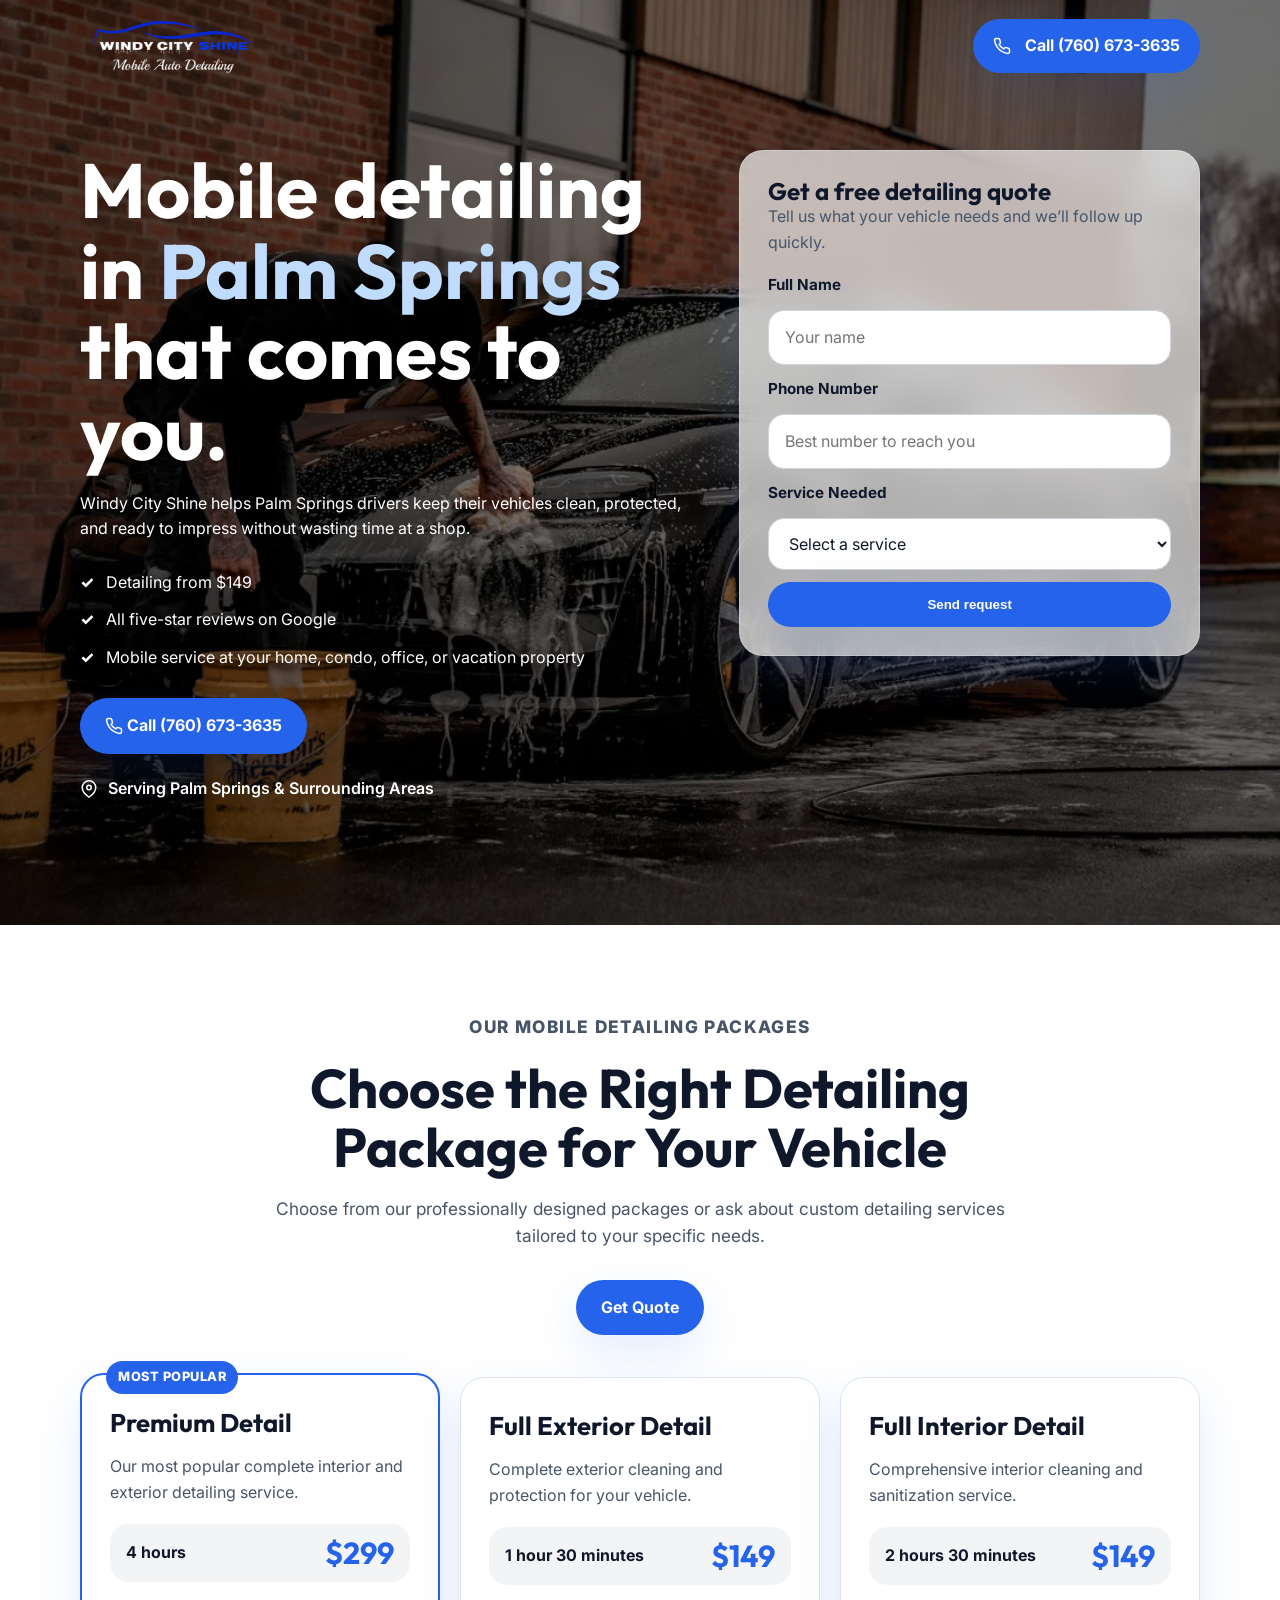
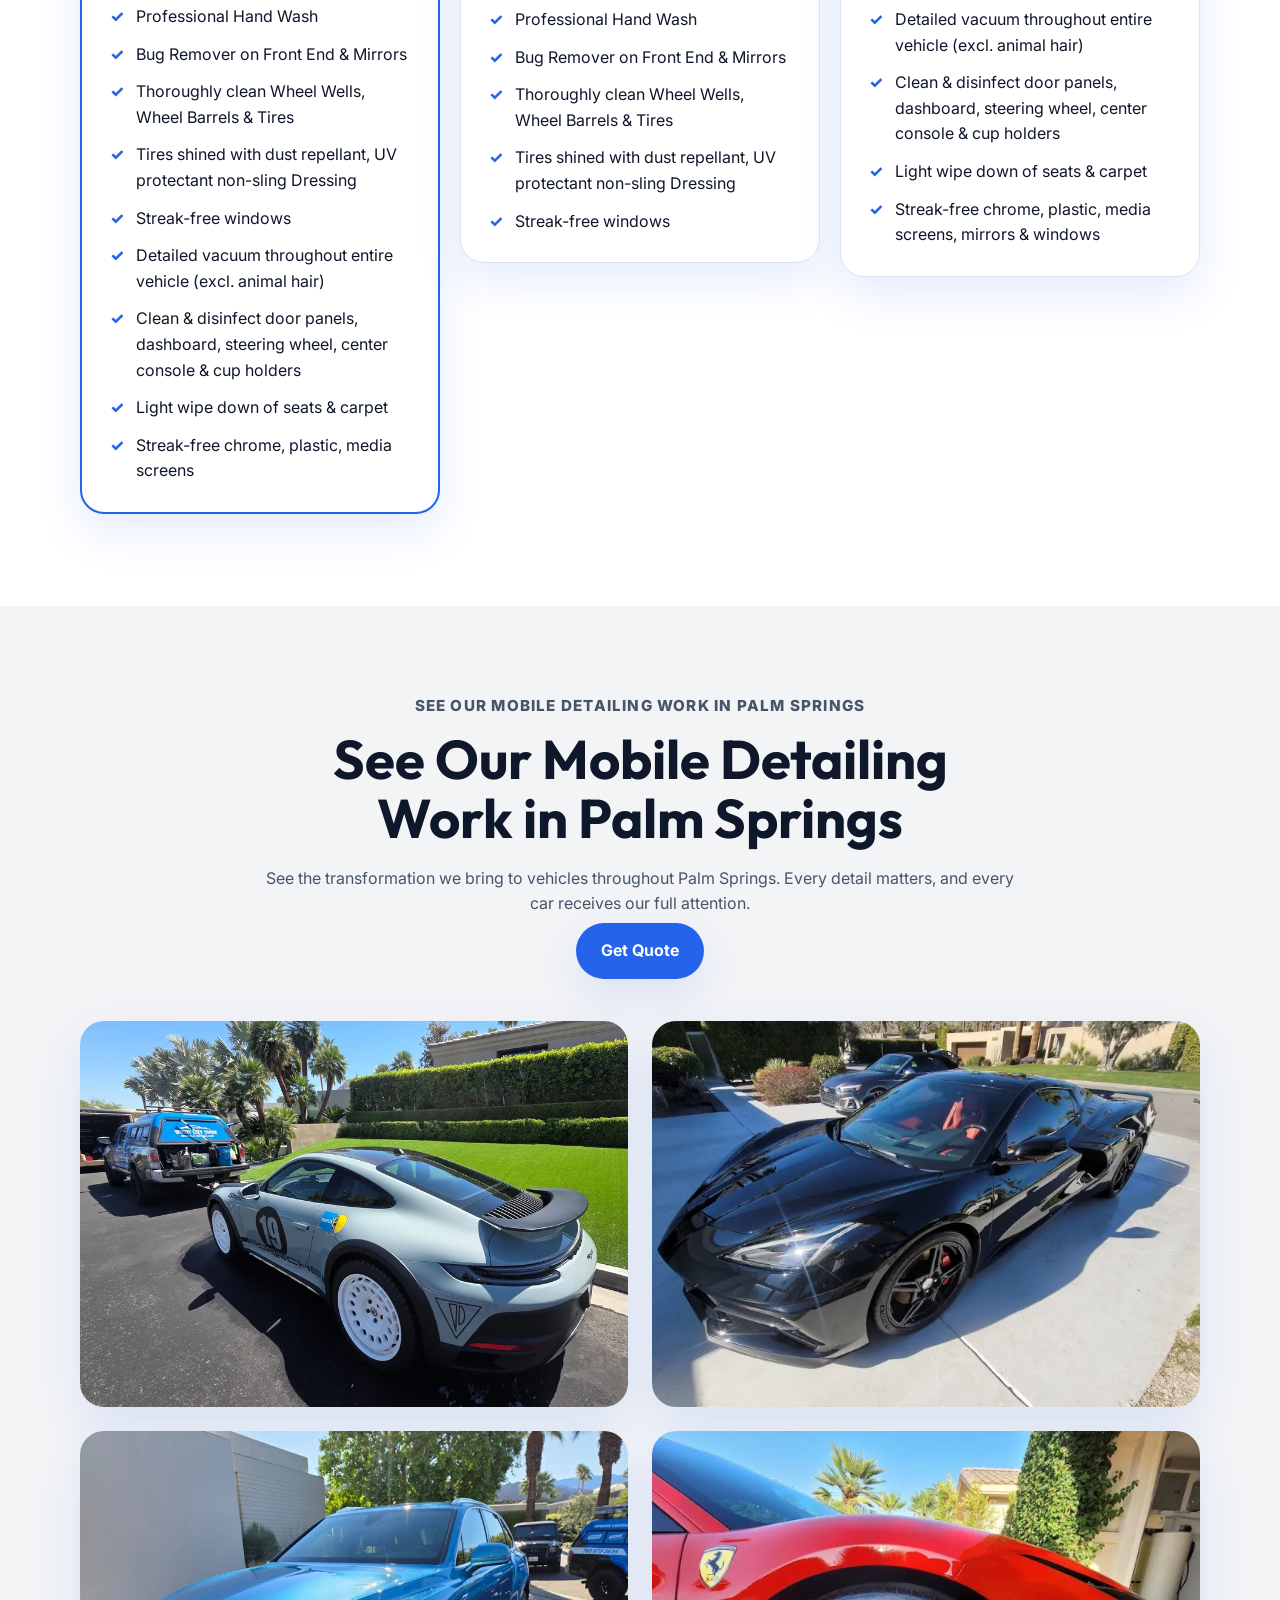
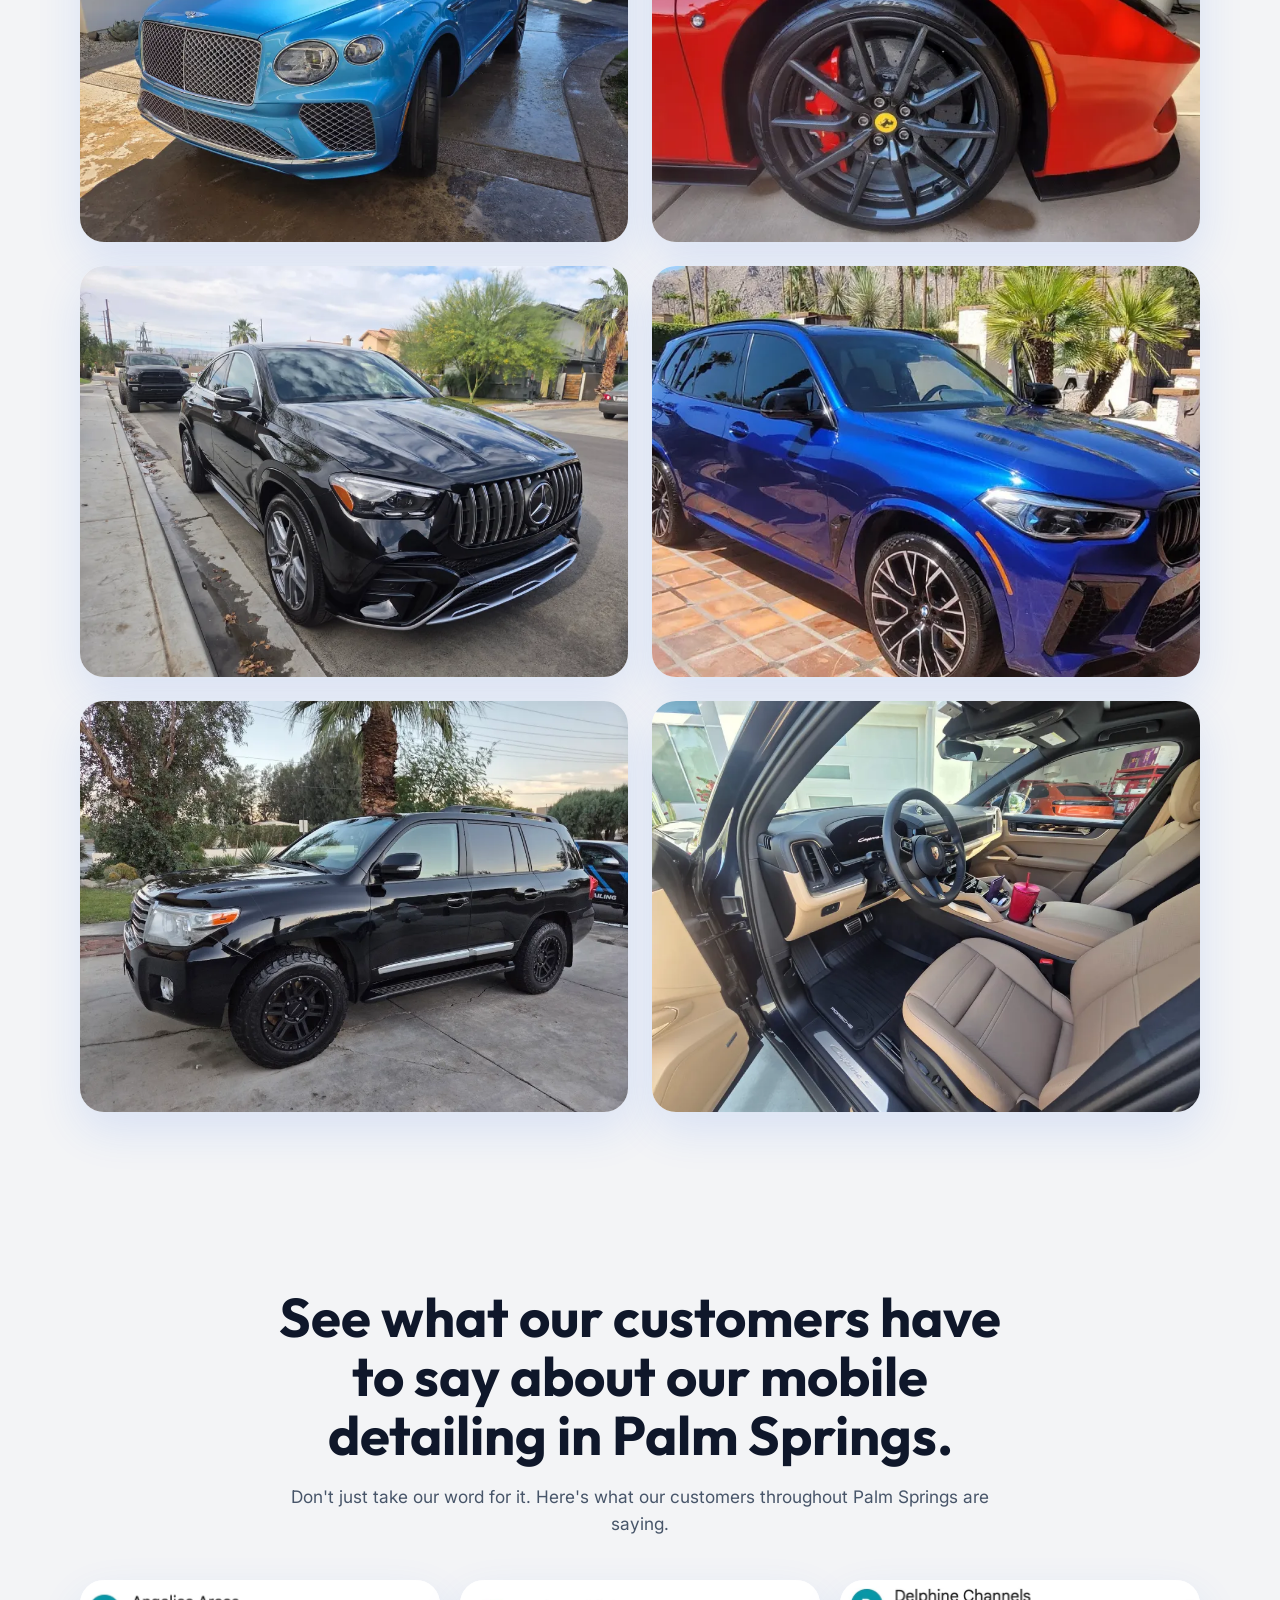
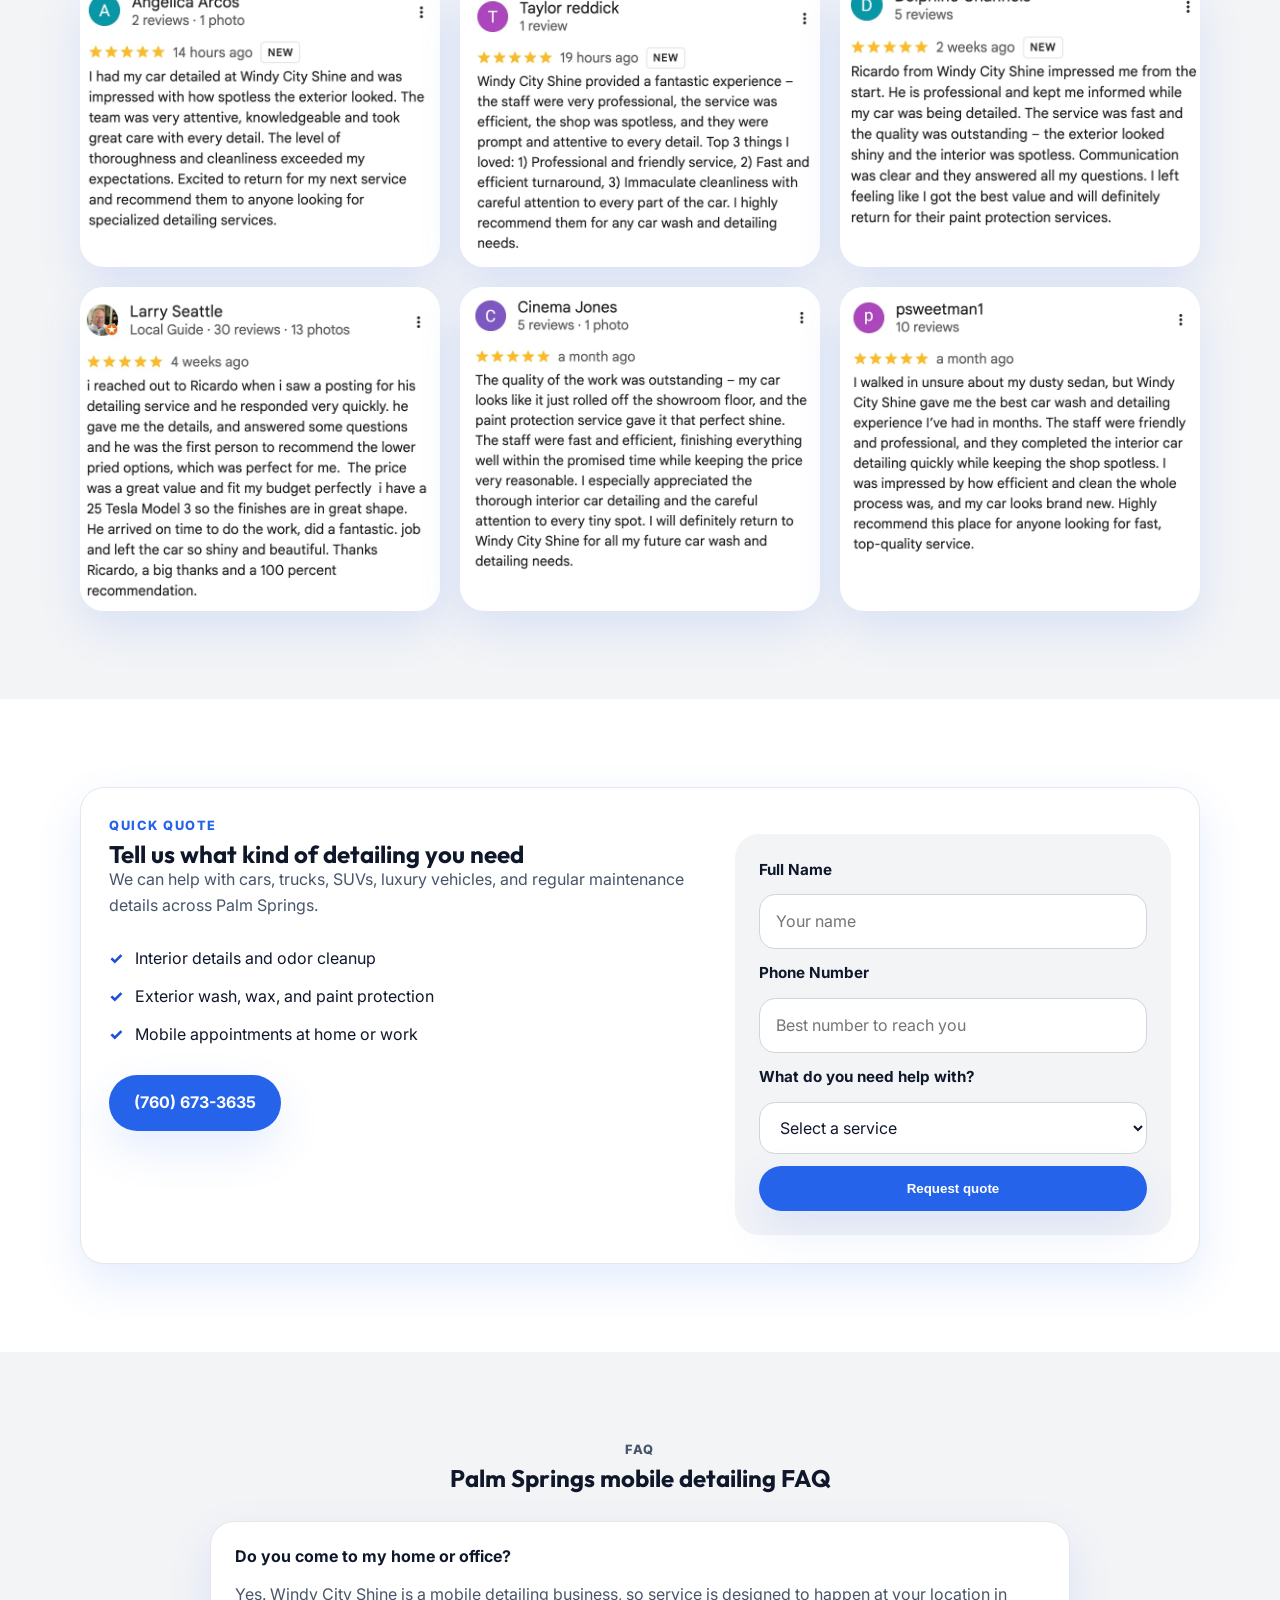
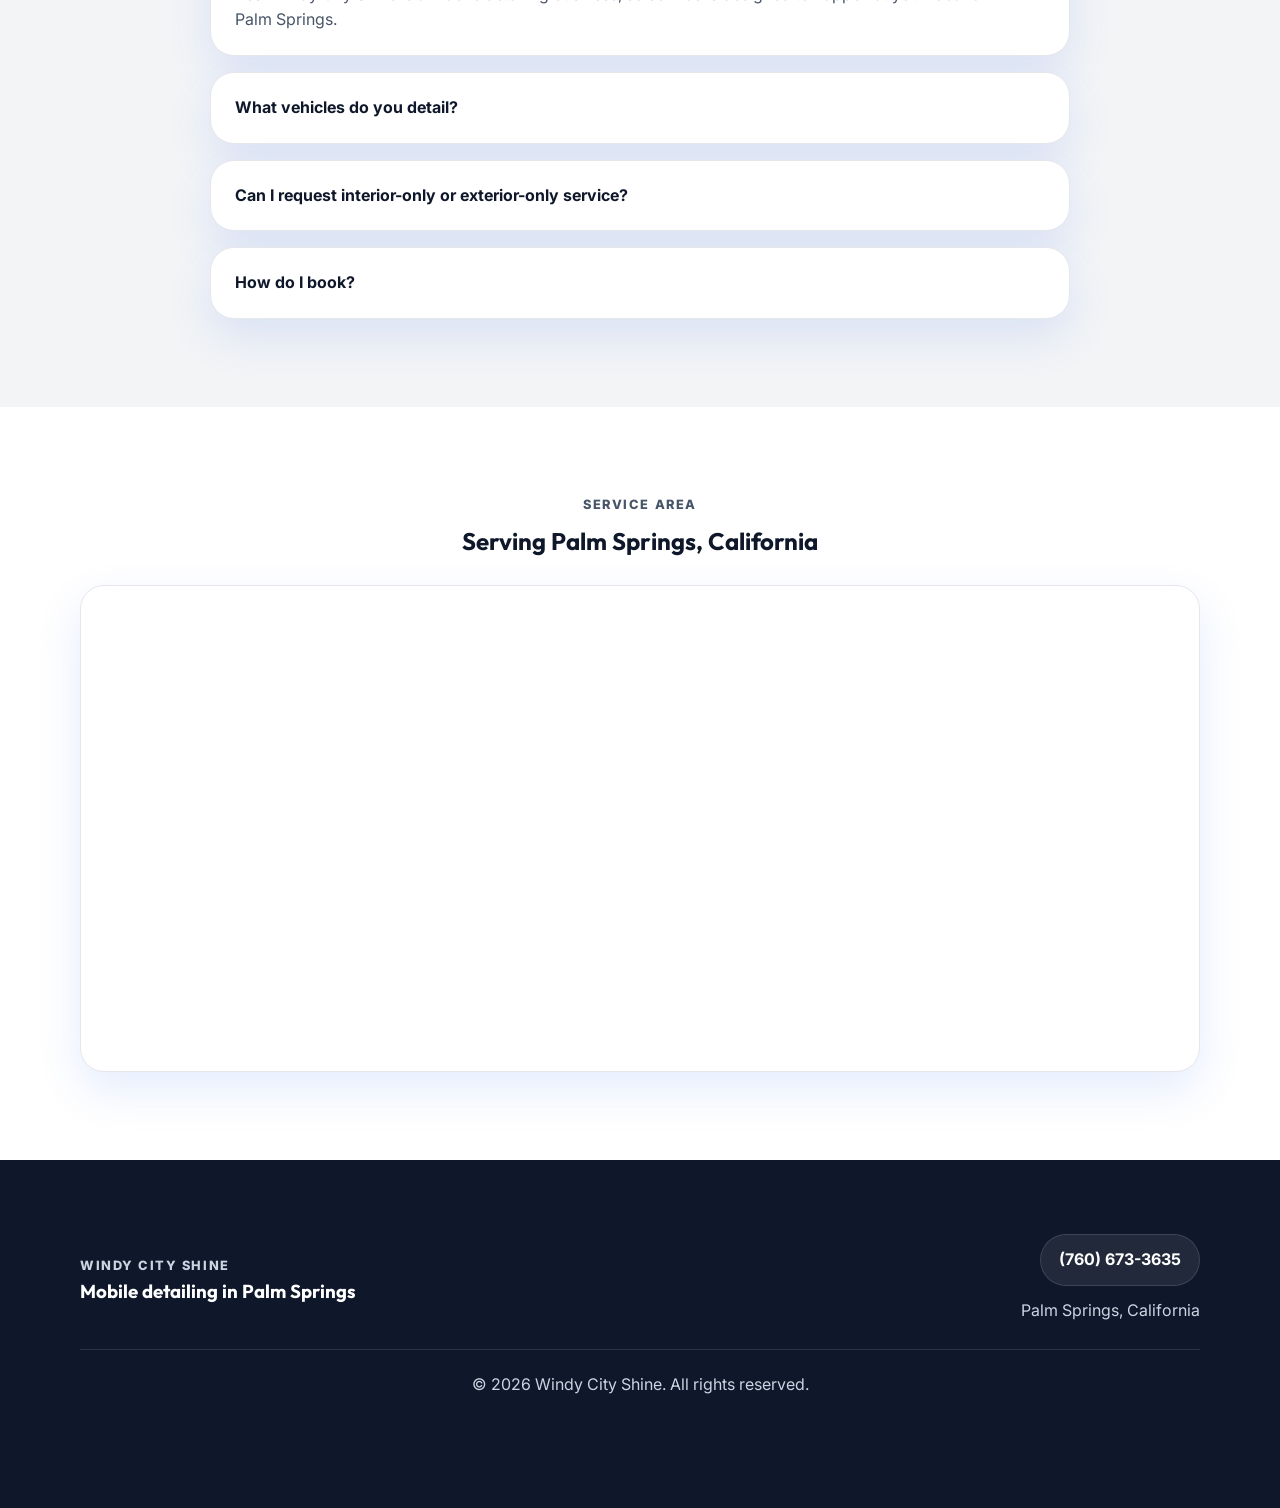
==== commit 96bf6a98: "feat: refine service area and footer" ====
--- a/index.html
+++ b/index.html
@@ -60,7 +60,7 @@
                     <h1>Mobile detailing in <span>Palm Springs</span> that comes to you.</h1>
                     <p class="hero-text">Windy City Shine helps Palm Springs drivers keep their vehicles clean, protected, and ready to impress without wasting time at a shop.</p>
                     <ul class="check-list">
-                        <li>Detailing for $149</li>
+                        <li>Detailing from $149</li>
                         <li>All five-star reviews on Google</li>
                         <li>Mobile service at your home, condo, office, or vacation property</li>
                     </ul>
@@ -272,13 +272,12 @@
 
         <section class="section">
             <div class="container">
-                <div class="section-heading center">
+                <div class="section-heading center service-area-heading">
                     <p class="eyebrow">Service area</p>
                     <h2>Serving Palm Springs, California</h2>
-                    <p>Built for local drivers, seasonal residents, and property-based appointments around the Palm Springs area.</p>
                 </div>
                 <div class="map-frame">
-                    <iframe src="https://www.google.com/maps/embed?pb=!1m18!1m12!1m3!1d106110.59598640693!2d-116.61106246298491!3d33.80177332094073!2m3!1f0!2f0!3f0!3m2!1i1024!2i768!4f13.1!3m3!1m2!1s0x80db1c5a2db98cf7%3A0x8db0dbf0ef0bc239!2sPalm%20Springs%2C%20CA!5e0!3m2!1sen!2sus!4v1780850100000!5m2!1sen!2sus" width="600" height="420" style="border:0;" allowfullscreen="" loading="lazy" referrerpolicy="no-referrer-when-downgrade"></iframe>
+                    <iframe src="https://www.google.com/maps/embed?pb=!1m18!1m12!1m3!1d424336.5327019991!2d-117.13059107959548!3d33.808979757245964!2m3!1f0!2f0!3f0!3m2!1i1024!2i768!4f13.1!3m3!1m2!1s0x80db17a327b11871%3A0x3e591ea247f79c68!2sWindy%20City%20Shine!5e0!3m2!1sen!2sua!4v1780935200424!5m2!1sen!2sua" width="600" height="450" style="border:0;" allowfullscreen="" loading="lazy" referrerpolicy="no-referrer-when-downgrade"></iframe>
                 </div>
             </div>
         </section>
@@ -289,10 +288,9 @@
             <div>
                 <p class="eyebrow">Windy City Shine</p>
                 <h3>Mobile detailing in Palm Springs</h3>
-                <p>Clean branding, placeholder content, and updated contact details are now in place for the new business.</p>
             </div>
             <div class="footer-contact">
-                <a href="tel:7606733635" class="phone-pill" onclick="gtag('event','conversion',{'send_to':'AW-473251279/VAtuCIfNprscEM_71OEB'});">(760) 673-3635</a>
+                <a href="tel:7606733635" class="footer-phone-link" onclick="gtag('event','conversion',{'send_to':'AW-473251279/VAtuCIfNprscEM_71OEB'});">(760) 673-3635</a>
                 <p>Palm Springs, California</p>
             </div>
         </div>
--- a/style.css
+++ b/style.css
@@ -630,6 +630,14 @@
     padding-top: 12px;
 }
 
+.service-area-heading .eyebrow {
+    margin-bottom: 14px;
+}
+
+.service-area-heading h2 {
+    margin-bottom: 10px;
+}
+
 .map-frame {
     padding: 14px;
 }
@@ -649,6 +657,18 @@
     display: grid;
     gap: 12px;
     justify-items: end;
+}
+
+.footer-phone-link {
+    display: inline-flex;
+    align-items: center;
+    justify-content: center;
+    padding: 12px 18px;
+    border-radius: 999px;
+    background: rgba(255, 255, 255, 0.08);
+    color: var(--white);
+    font-weight: 700;
+    border: 1px solid rgba(255, 255, 255, 0.12);
 }
 
 .footer-bottom {
@@ -716,15 +736,44 @@
 
 .mobile-call-btn {
     gap: 0;
+    animation: mobile-call-float 4s ease-in-out infinite;
 }
 
 .mobile-call-btn .phone-pill-icon {
     margin-right: 12px;
     flex-shrink: 0;
+    animation: phone-wiggle 3.2s ease-in-out infinite;
 }
 
 .mobile-call-label {
     display: inline-block;
+}
+
+@keyframes phone-wiggle {
+    0%, 82%, 100% {
+        transform: rotate(0deg);
+    }
+    86% {
+        transform: rotate(14deg);
+    }
+    90% {
+        transform: rotate(-12deg);
+    }
+    94% {
+        transform: rotate(10deg);
+    }
+    98% {
+        transform: rotate(-8deg);
+    }
+}
+
+@keyframes mobile-call-float {
+    0%, 100% {
+        transform: translateY(0);
+    }
+    50% {
+        transform: translateY(-2px);
+    }
 }
 
 @media (max-width: 900px) {
@@ -779,27 +828,50 @@
 
     .header-row {
         gap: 12px;
+        align-items: center;
+        flex-wrap: nowrap;
     }
 
     .phone-pill {
-        padding: 10px 14px;
-        font-size: 0.95rem;
+        padding: 9px 12px;
+        font-size: 0.82rem;
         white-space: nowrap;
+        flex-shrink: 1;
+        min-width: 0;
+    }
+
+    .phone-pill span {
+        overflow: hidden;
+        text-overflow: ellipsis;
+    }
+
+    .cta-row {
+        justify-content: center;
+    }
+
+    .hero-location {
+        justify-content: center;
+        text-align: center;
+        width: 100%;
     }
 
     .mobile-cta {
         display: block;
-        position: sticky;
-        bottom: 0;
-        padding: 12px 14px 14px;
-        background: rgba(255, 255, 255, 0.95);
-        border-top: 1px solid #e5e7eb;
+        position: fixed;
+        left: 50%;
+        bottom: 14px;
+        transform: translateX(-50%);
+        padding: 0;
+        background: transparent;
+        border-top: 0;
         text-align: center;
+        z-index: 30;
     }
 
     .mobile-cta .btn {
         width: auto;
         min-width: 0;
+        box-shadow: 0 16px 35px rgba(37, 99, 235, 0.34);
     }
 
     .site-footer {
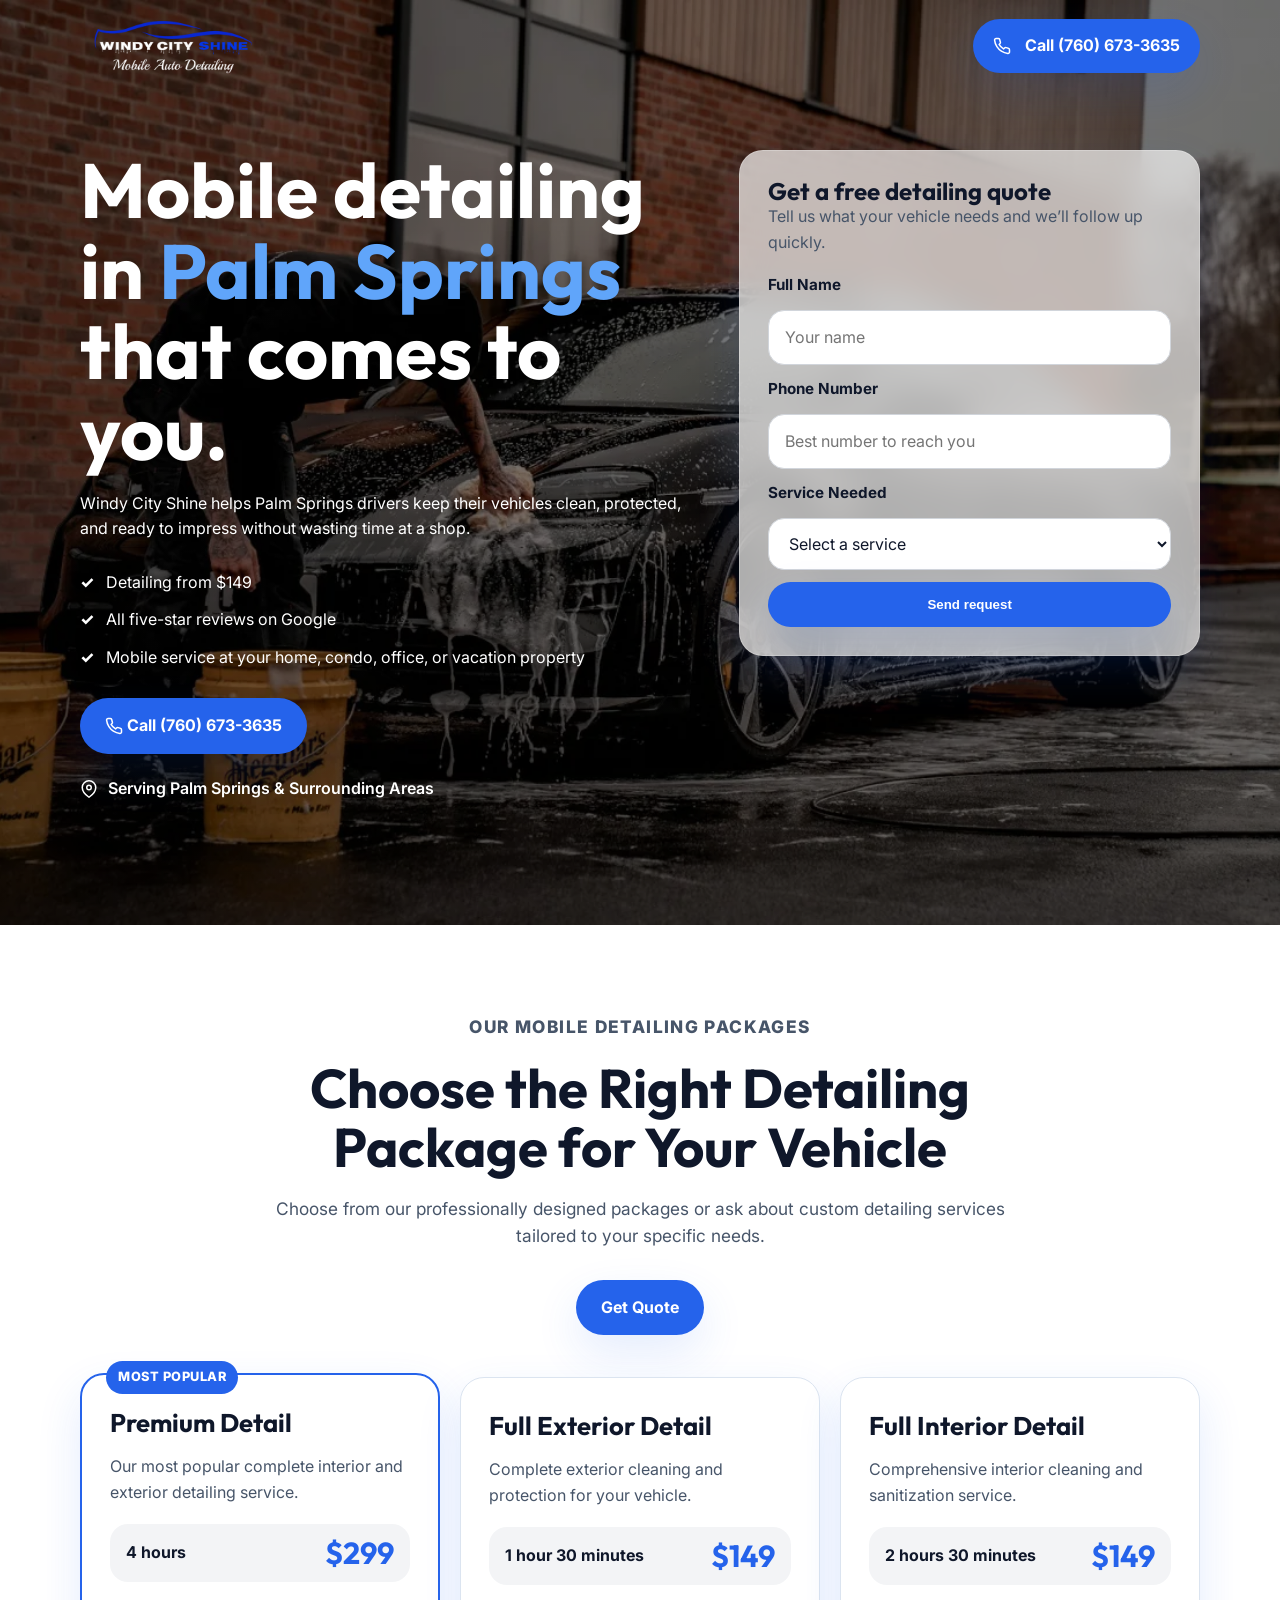
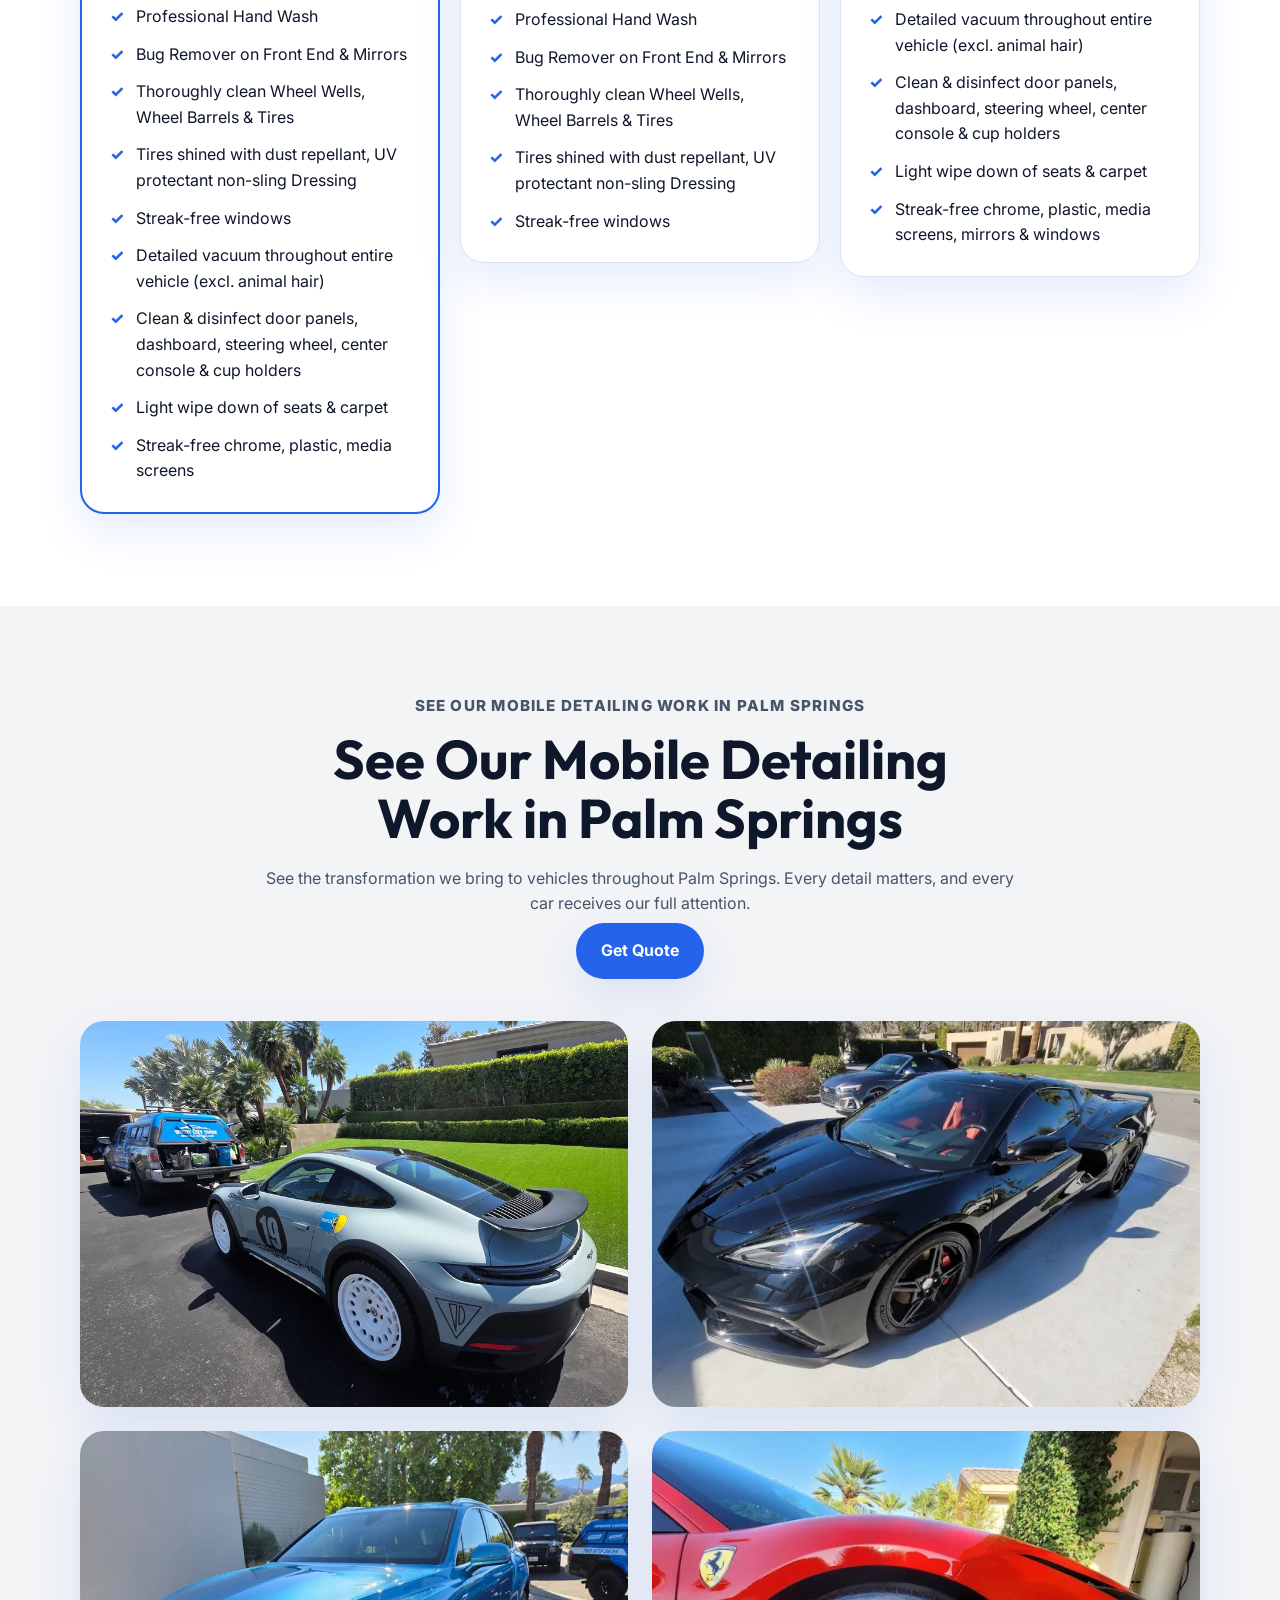
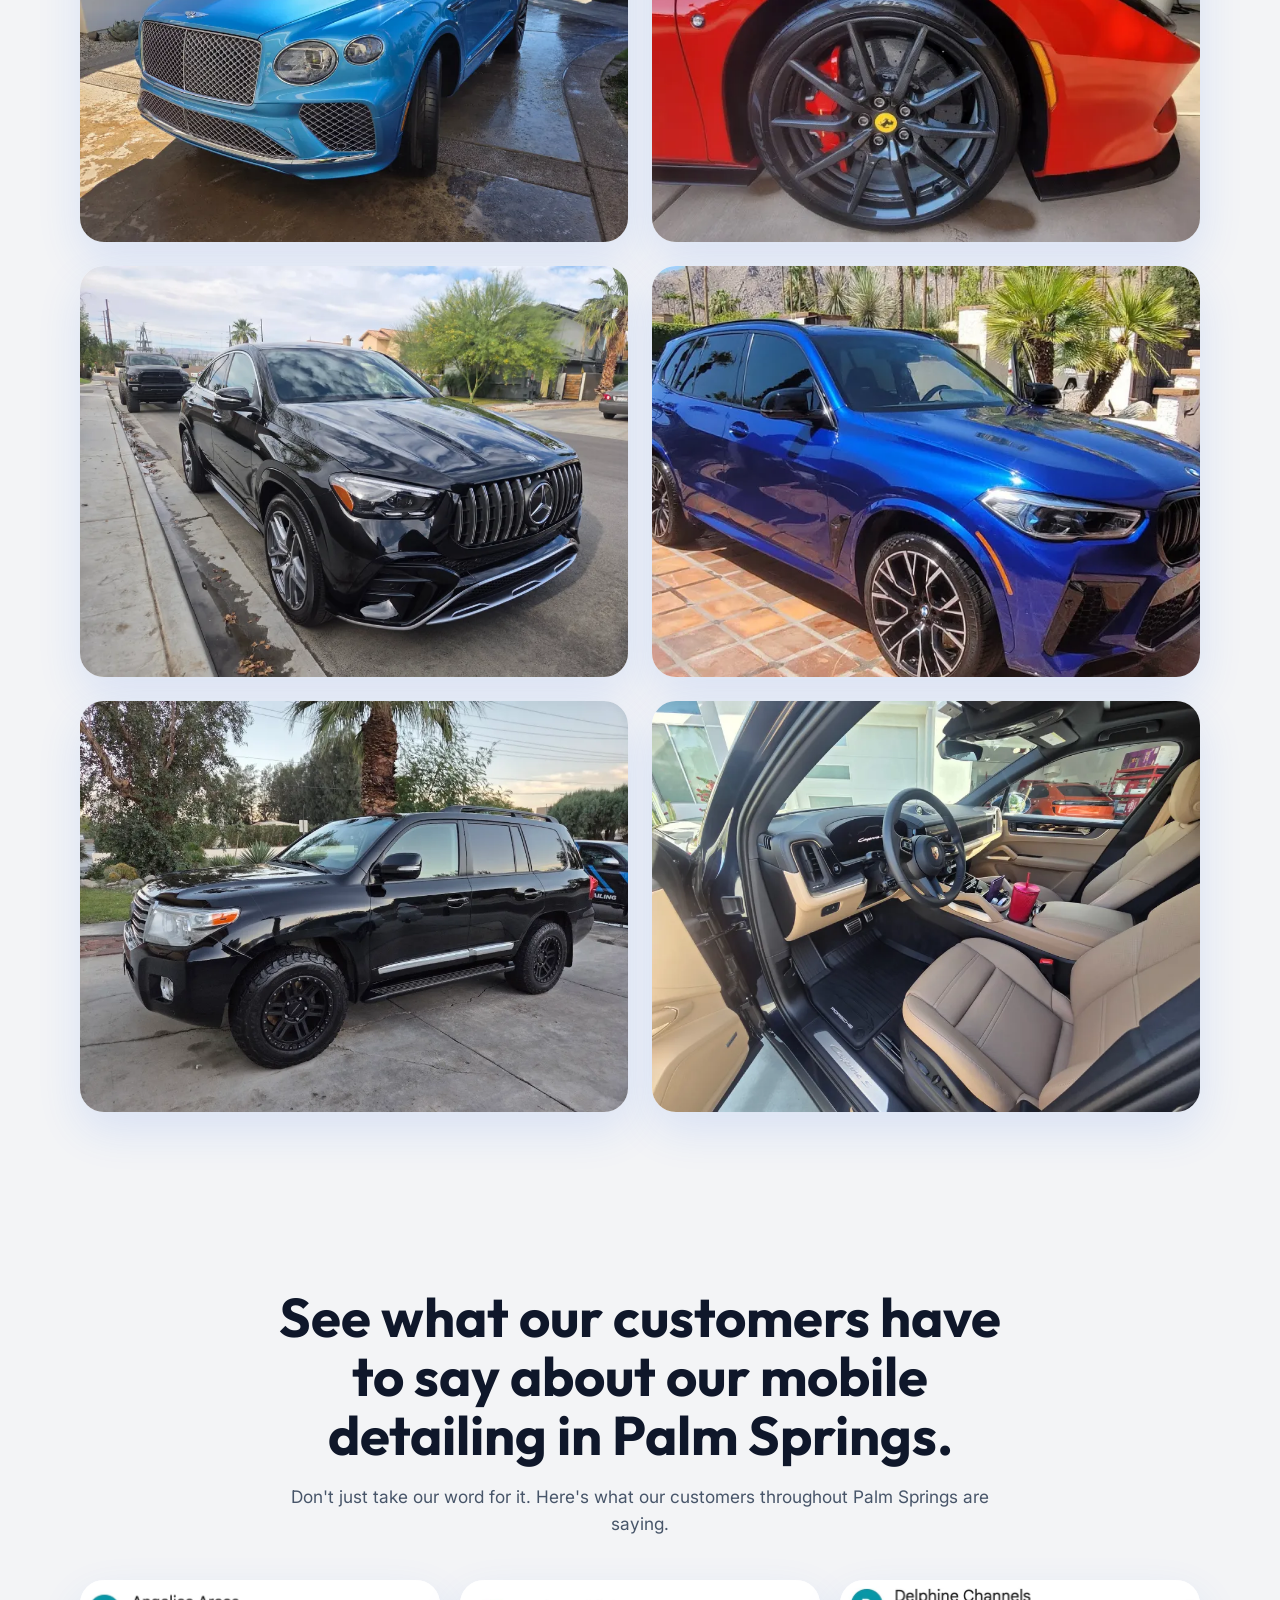
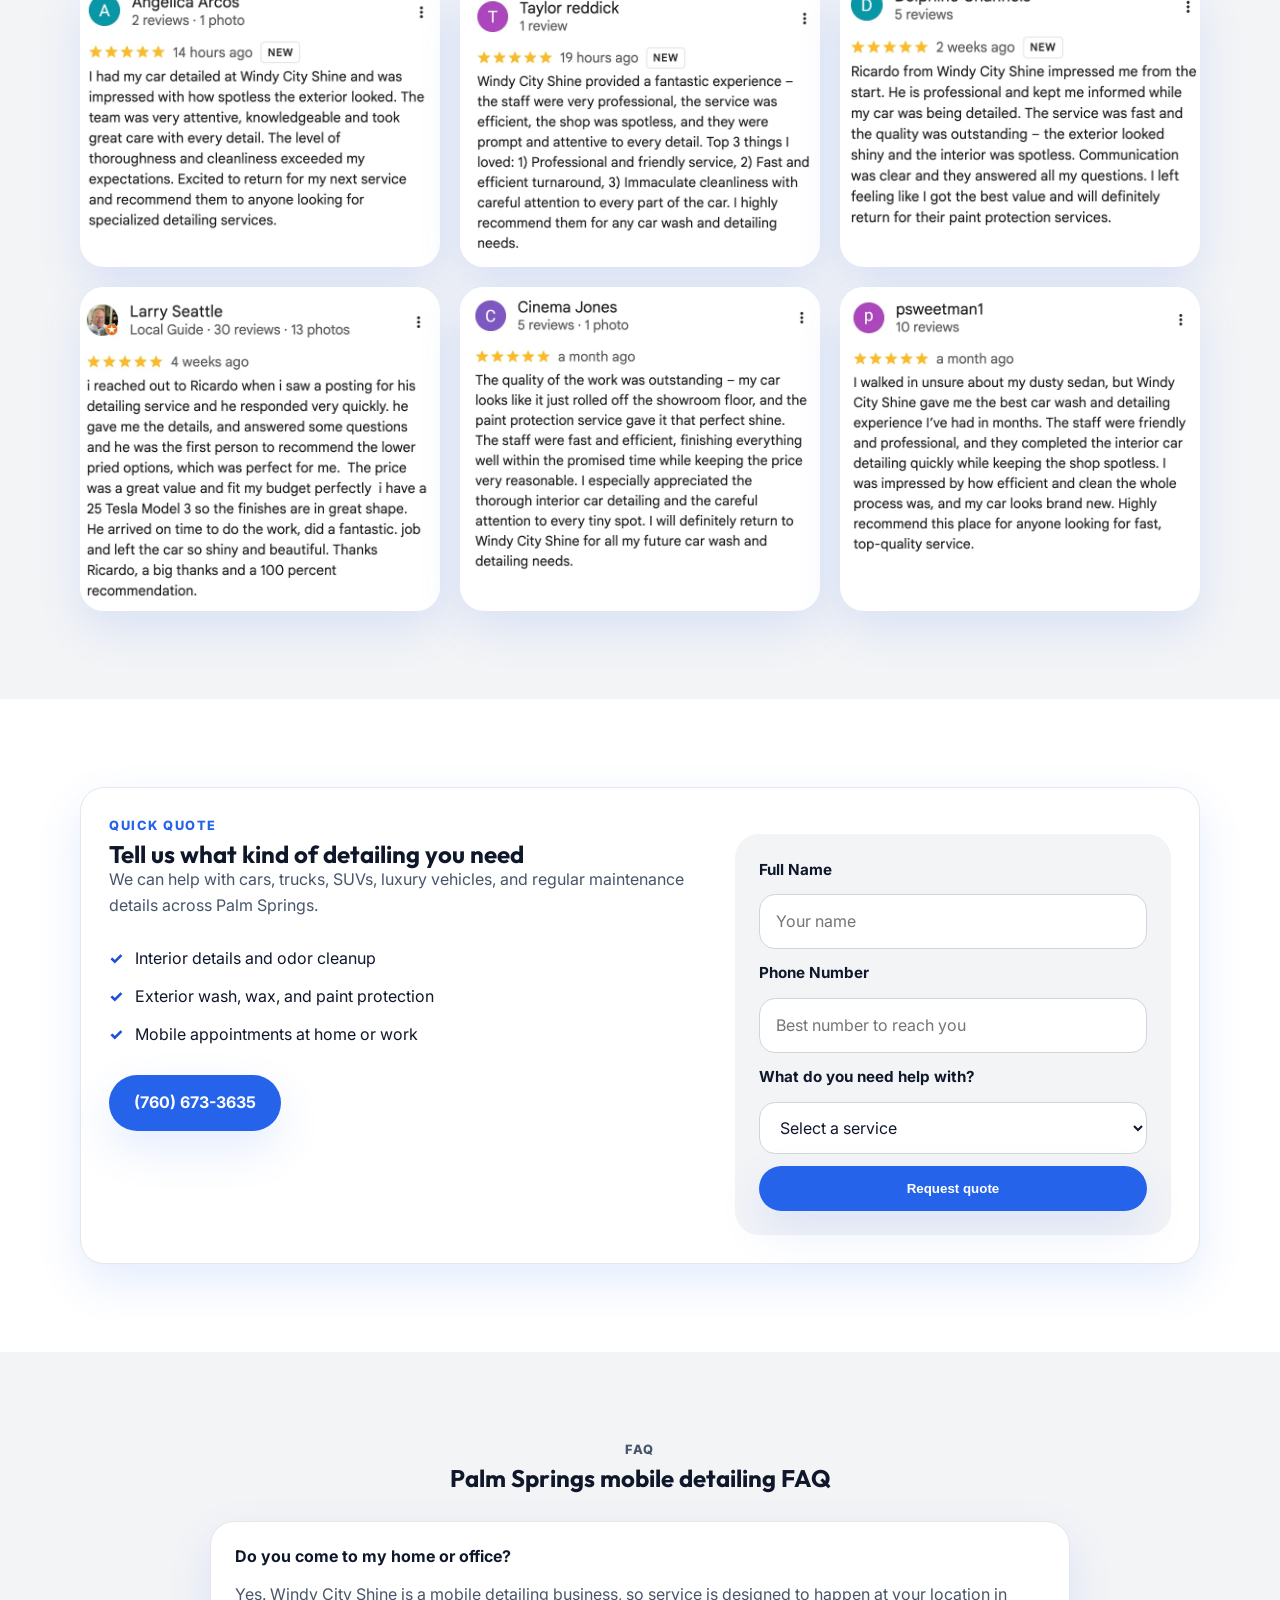
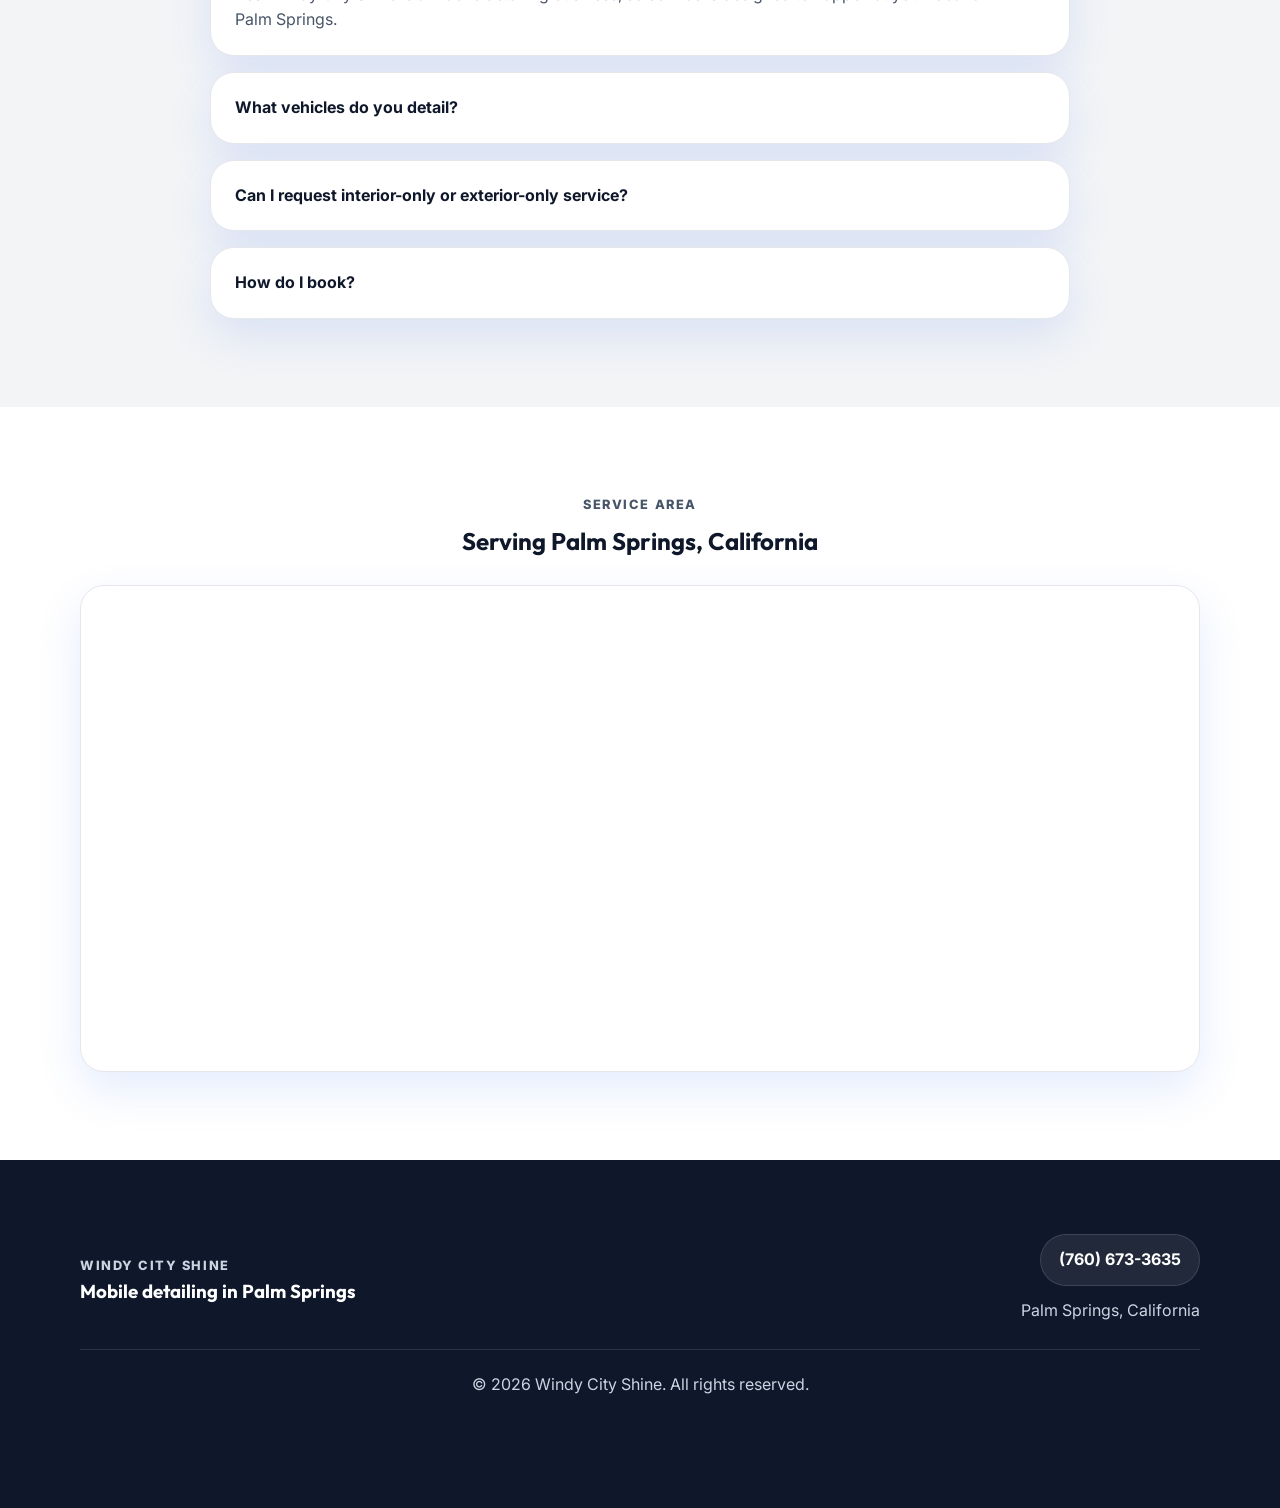
==== commit 203b54fb: "feat: refine mobile CTAs and package actions" ====
--- a/index.html
+++ b/index.html
@@ -48,7 +48,7 @@
                 <svg viewBox="0 0 24 24" aria-hidden="true" class="phone-pill-icon">
                     <path d="M22 16.92v3a2 2 0 0 1-2.18 2 19.79 19.79 0 0 1-8.63-3.07 19.5 19.5 0 0 1-6-6 19.79 19.79 0 0 1-3.07-8.67A2 2 0 0 1 4.11 2h3a2 2 0 0 1 2 1.72 12.84 12.84 0 0 0 .7 2.81 2 2 0 0 1-.45 2.11L8.09 9.91a16 16 0 0 0 6 6l1.27-1.27a2 2 0 0 1 2.11-.45 12.84 12.84 0 0 0 2.81.7A2 2 0 0 1 22 16.92z"></path>
                 </svg>
-                <span>Call (760) 673-3635</span>
+                <span><span class="call-prefix">Call </span>(760) 673-3635</span>
             </a>
         </div>
     </header>
@@ -134,6 +134,7 @@
                             <li>Light wipe down of seats &amp; carpet</li>
                             <li>Streak-free chrome, plastic, media screens</li>
                         </ul>
+                        <a href="#hero-form-top" class="btn btn-primary package-mobile-cta">Get Quote</a>
                     </article>
 
                     <article class="package-card">
@@ -150,6 +151,7 @@
                             <li>Tires shined with dust repellant, UV protectant non-sling Dressing</li>
                             <li>Streak-free windows</li>
                         </ul>
+                        <a href="#hero-form-top" class="btn btn-primary package-mobile-cta">Get Quote</a>
                     </article>
 
                     <article class="package-card">
@@ -165,6 +167,7 @@
                             <li>Light wipe down of seats &amp; carpet</li>
                             <li>Streak-free chrome, plastic, media screens, mirrors &amp; windows</li>
                         </ul>
+                        <a href="#hero-form-top" class="btn btn-primary package-mobile-cta">Get Quote</a>
                     </article>
                 </div>
             </div>
@@ -316,7 +319,7 @@
             <svg viewBox="0 0 24 24" aria-hidden="true" class="phone-pill-icon">
                 <path d="M22 16.92v3a2 2 0 0 1-2.18 2 19.79 19.79 0 0 1-8.63-3.07 19.5 19.79 0 0 1-6-6 19.79 19.79 0 0 1-3.07-8.67A2 2 0 0 1 4.11 2h3a2 2 0 0 1 2 1.72 12.84 12.84 0 0 0 .7 2.81 2 2 0 0 1-.45 2.11L8.09 9.91a16 16 0 0 0 6 6l1.27-1.27a2 2 0 0 1 2.11-.45 12.84 12.84 0 0 0 2.81.7A2 2 0 0 1 22 16.92z"></path>
             </svg>
-            <span class="mobile-call-label">Call (760) 673-3635</span>
+            <span class="mobile-call-label">(760) 673-3635</span>
         </a>
     </div>
 
@@ -325,6 +328,8 @@
             const modal = document.getElementById("success-modal");
             const closeButtons = document.querySelectorAll(".close-modal, .close-modal-btn");
             const siteHeader = document.querySelector(".site-header");
+            const mobileCta = document.querySelector(".mobile-cta");
+            const heroFormTop = document.getElementById("hero-form-top");
 
             const syncHeaderState = () => {
                 if (!siteHeader) return;
@@ -335,8 +340,26 @@
                 }
             };
 
+            const syncMobileCta = () => {
+                if (!mobileCta || !heroFormTop) return;
+                if (window.innerWidth > 768) {
+                    mobileCta.classList.remove("is-visible");
+                    return;
+                }
+
+                const formBottom = heroFormTop.getBoundingClientRect().bottom + window.scrollY;
+                if (window.scrollY > formBottom) {
+                    mobileCta.classList.add("is-visible");
+                } else {
+                    mobileCta.classList.remove("is-visible");
+                }
+            };
+
             syncHeaderState();
             window.addEventListener("scroll", syncHeaderState, { passive: true });
+            syncMobileCta();
+            window.addEventListener("scroll", syncMobileCta, { passive: true });
+            window.addEventListener("resize", syncMobileCta);
 
             document.querySelectorAll("a[href='#quote-form']").forEach((link) => {
                 link.addEventListener("click", (event) => {
--- a/style.css
+++ b/style.css
@@ -221,7 +221,7 @@
 }
 
 .hero-copy h1 span {
-    color: #bfdbfe;
+    color: #60a5fa;
 }
 
 .hero-text,
@@ -536,6 +536,11 @@
     flex-shrink: 0;
 }
 
+.package-mobile-cta {
+    display: none;
+    margin-top: 22px;
+}
+
 .gallery-grid {
     display: grid;
     grid-template-columns: repeat(2, minmax(0, 1fr));
@@ -732,6 +737,14 @@
 
 .mobile-cta {
     display: none;
+    opacity: 0;
+    pointer-events: none;
+    transition: opacity var(--transition), transform var(--transition);
+}
+
+.mobile-cta.is-visible {
+    opacity: 1;
+    pointer-events: auto;
 }
 
 .mobile-call-btn {
@@ -833,11 +846,16 @@
     }
 
     .phone-pill {
-        padding: 9px 12px;
-        font-size: 0.82rem;
+        padding: 9px 10px;
+        font-size: 0.76rem;
         white-space: nowrap;
         flex-shrink: 1;
         min-width: 0;
+        gap: 6px;
+    }
+
+    .call-prefix {
+        display: none;
     }
 
     .phone-pill span {
@@ -853,6 +871,12 @@
         justify-content: center;
         text-align: center;
         width: 100%;
+    }
+
+    .package-mobile-cta {
+        display: inline-flex;
+        width: 100%;
+        margin-top: 20px;
     }
 
     .mobile-cta {
@@ -872,6 +896,7 @@
         width: auto;
         min-width: 0;
         box-shadow: 0 16px 35px rgba(37, 99, 235, 0.34);
+        white-space: nowrap;
     }
 
     .site-footer {
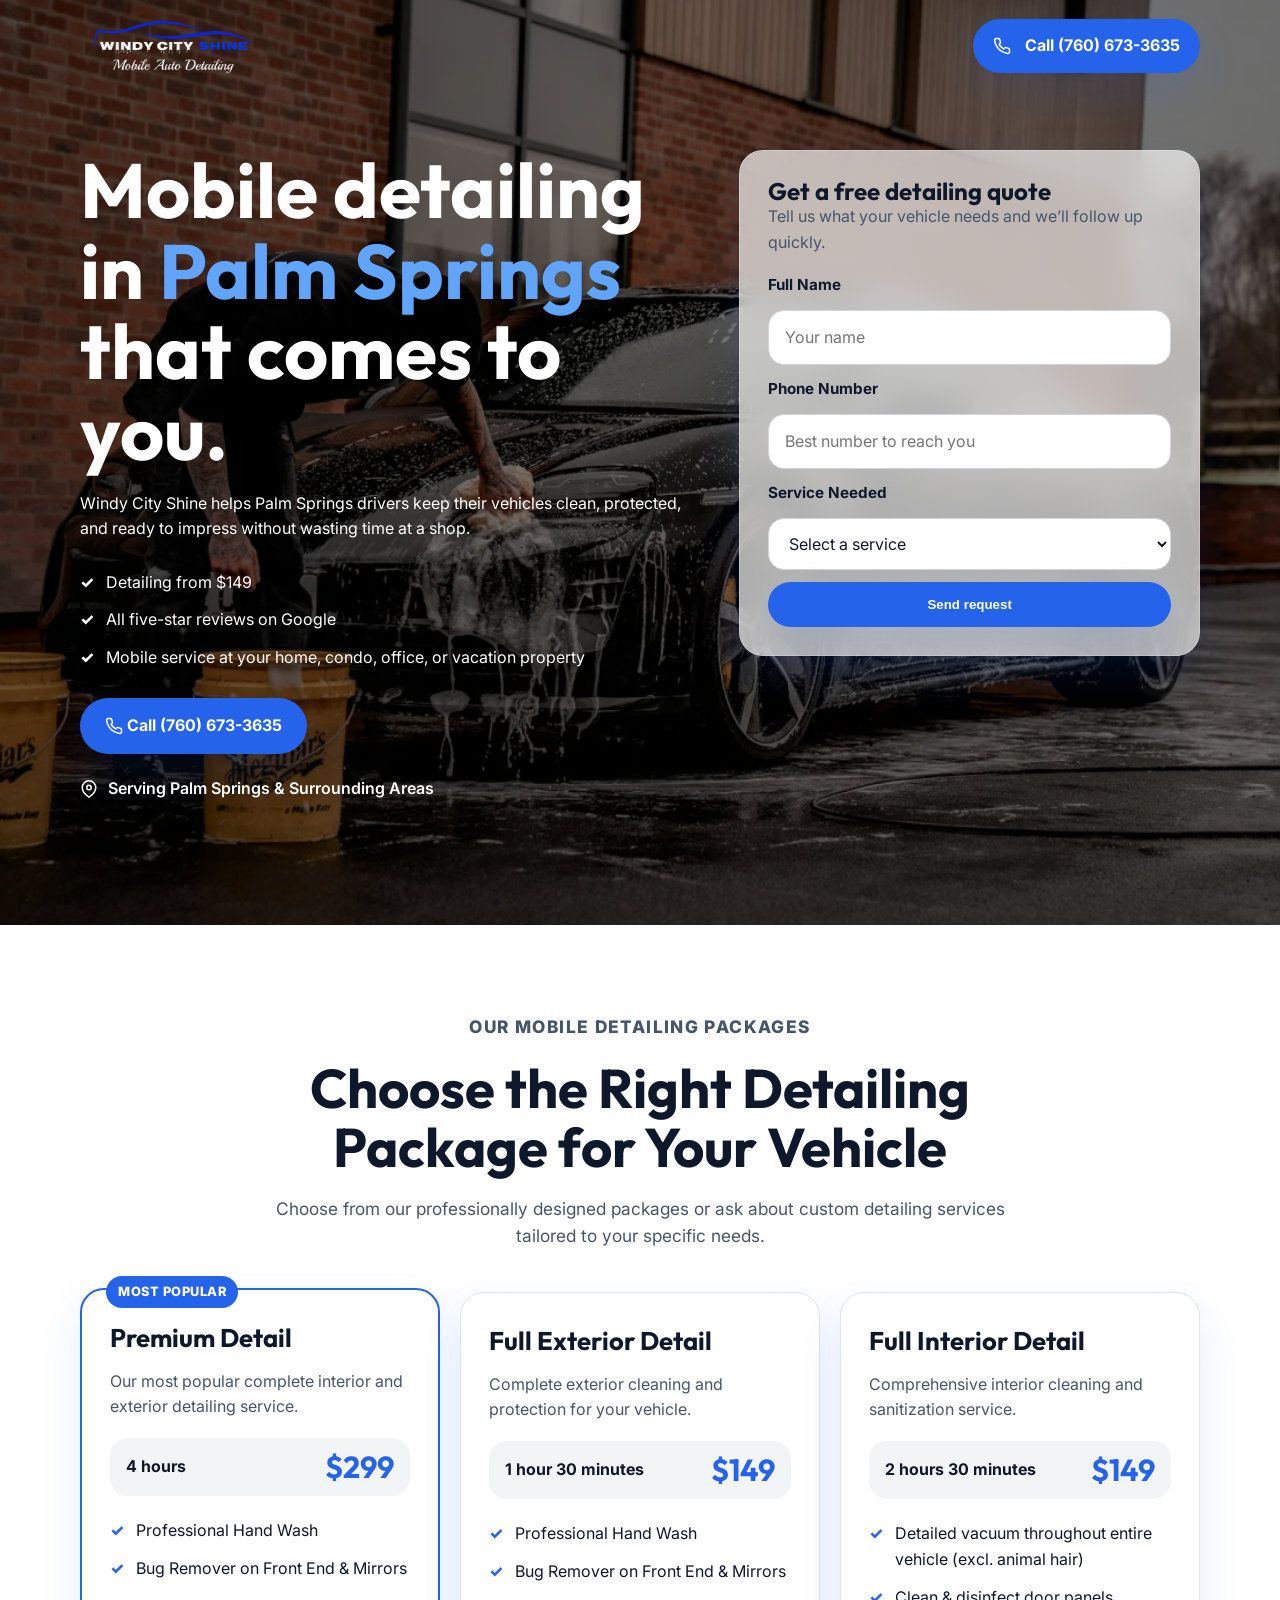
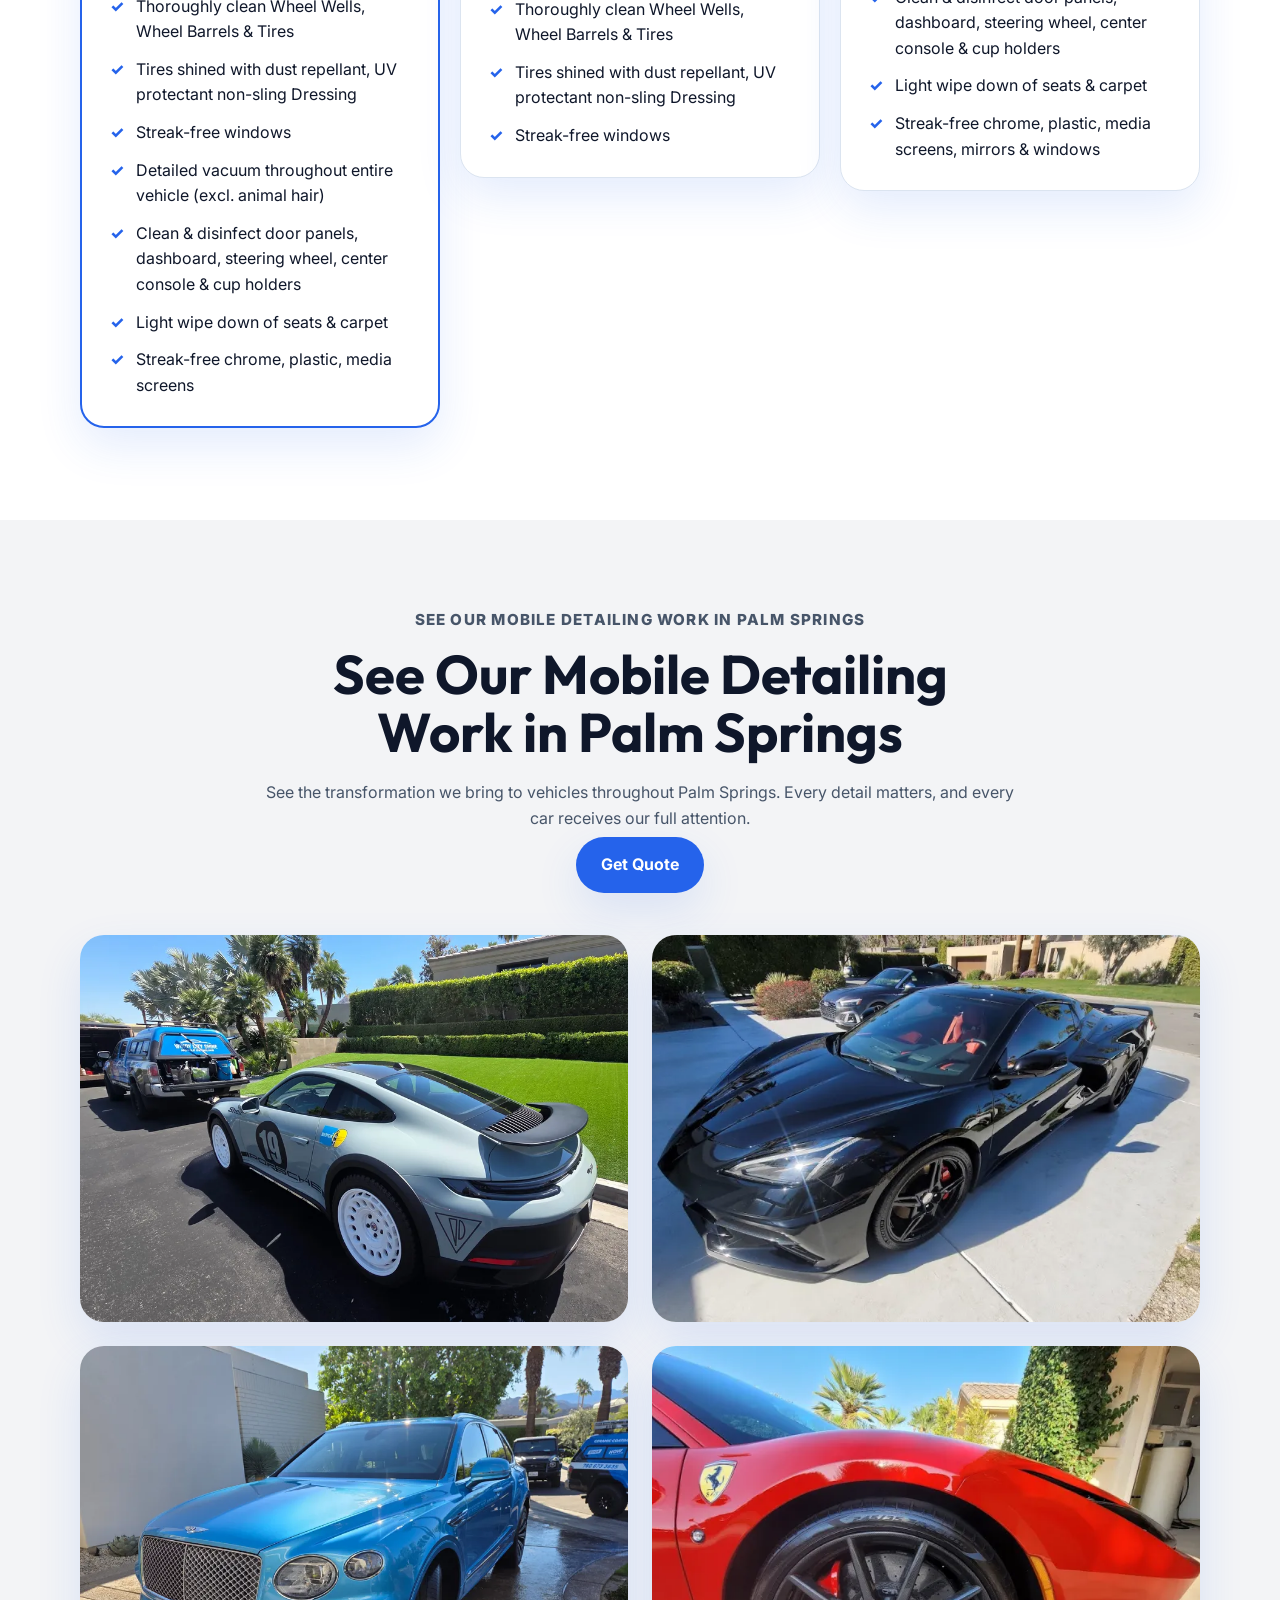
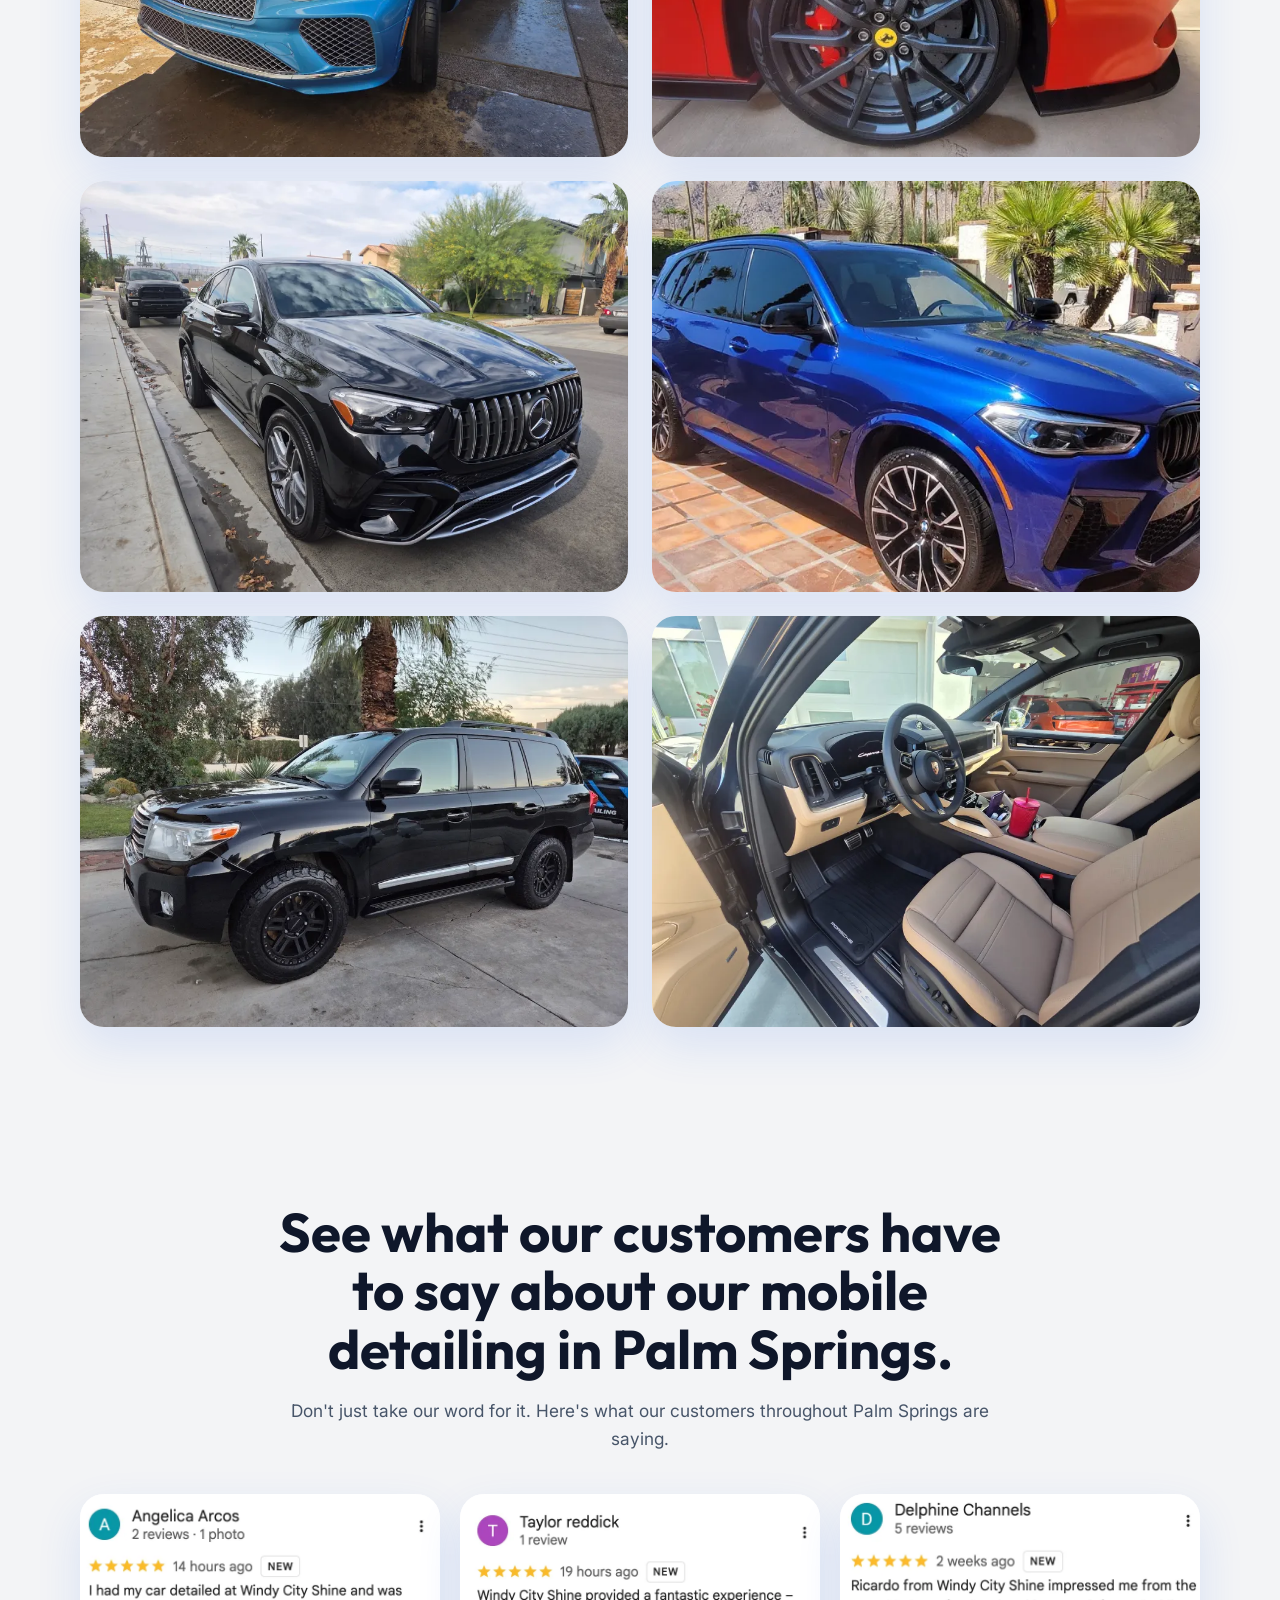
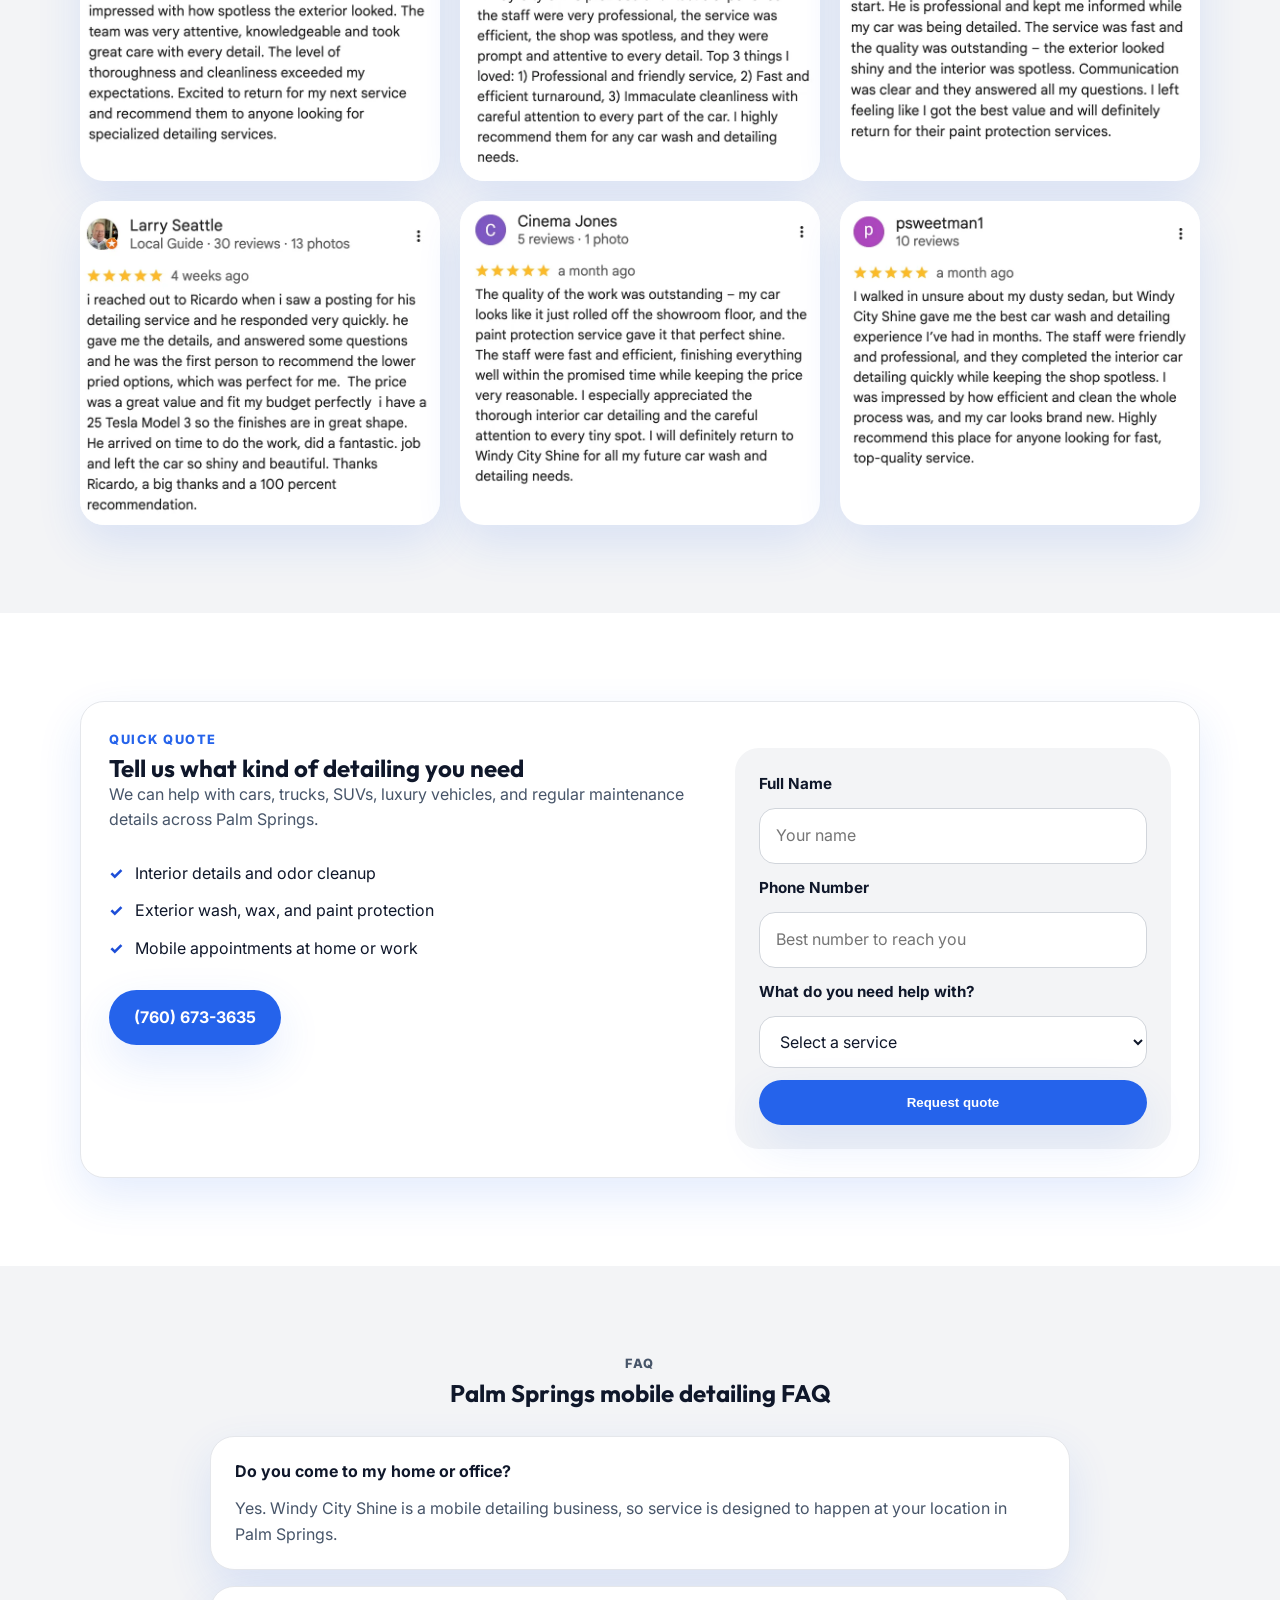
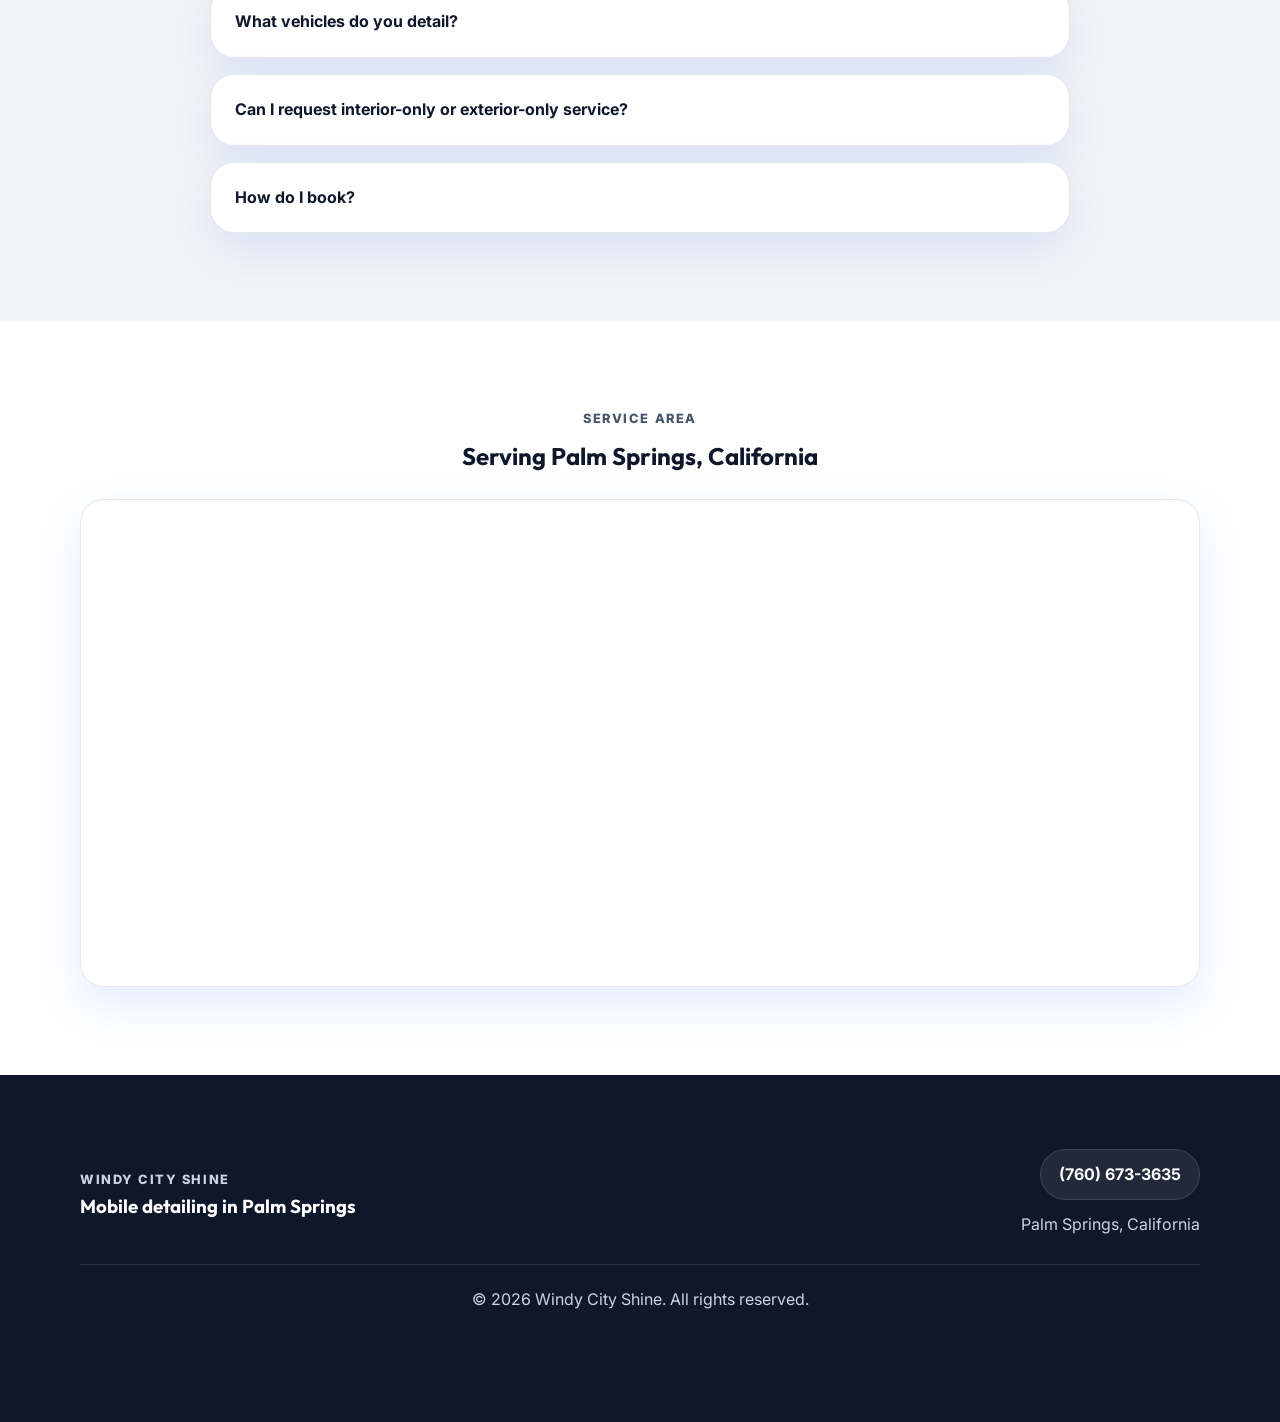
==== commit e7bcc617: "feat: remove top pricing CTA" ====
--- a/index.html
+++ b/index.html
@@ -106,13 +106,12 @@
             </div>
         </section>
 
-        <section class="section">
+        <section class="section" id="pricing">
             <div class="container">
                 <div class="section-heading center packages-heading">
                     <p class="section-kicker">Our Mobile Detailing Packages</p>
                     <h2>Choose the Right Detailing Package for Your Vehicle</h2>
                     <p>Choose from our professionally designed packages or ask about custom detailing services tailored to your specific needs.</p>
-                    <a href="#hero-form-top" class="btn btn-primary section-quote-btn">Get Quote</a>
                 </div>
                 <div class="packages-grid">
                     <article class="package-card featured-package">
--- a/style.css
+++ b/style.css
@@ -126,6 +126,8 @@
     stroke-width: 2;
     stroke-linecap: round;
     stroke-linejoin: round;
+    animation: phone-wiggle 3.2s ease-in-out infinite;
+    transform-origin: 50% 50%;
 }
 
 .btn {
@@ -755,7 +757,6 @@
 .mobile-call-btn .phone-pill-icon {
     margin-right: 12px;
     flex-shrink: 0;
-    animation: phone-wiggle 3.2s ease-in-out infinite;
 }
 
 .mobile-call-label {
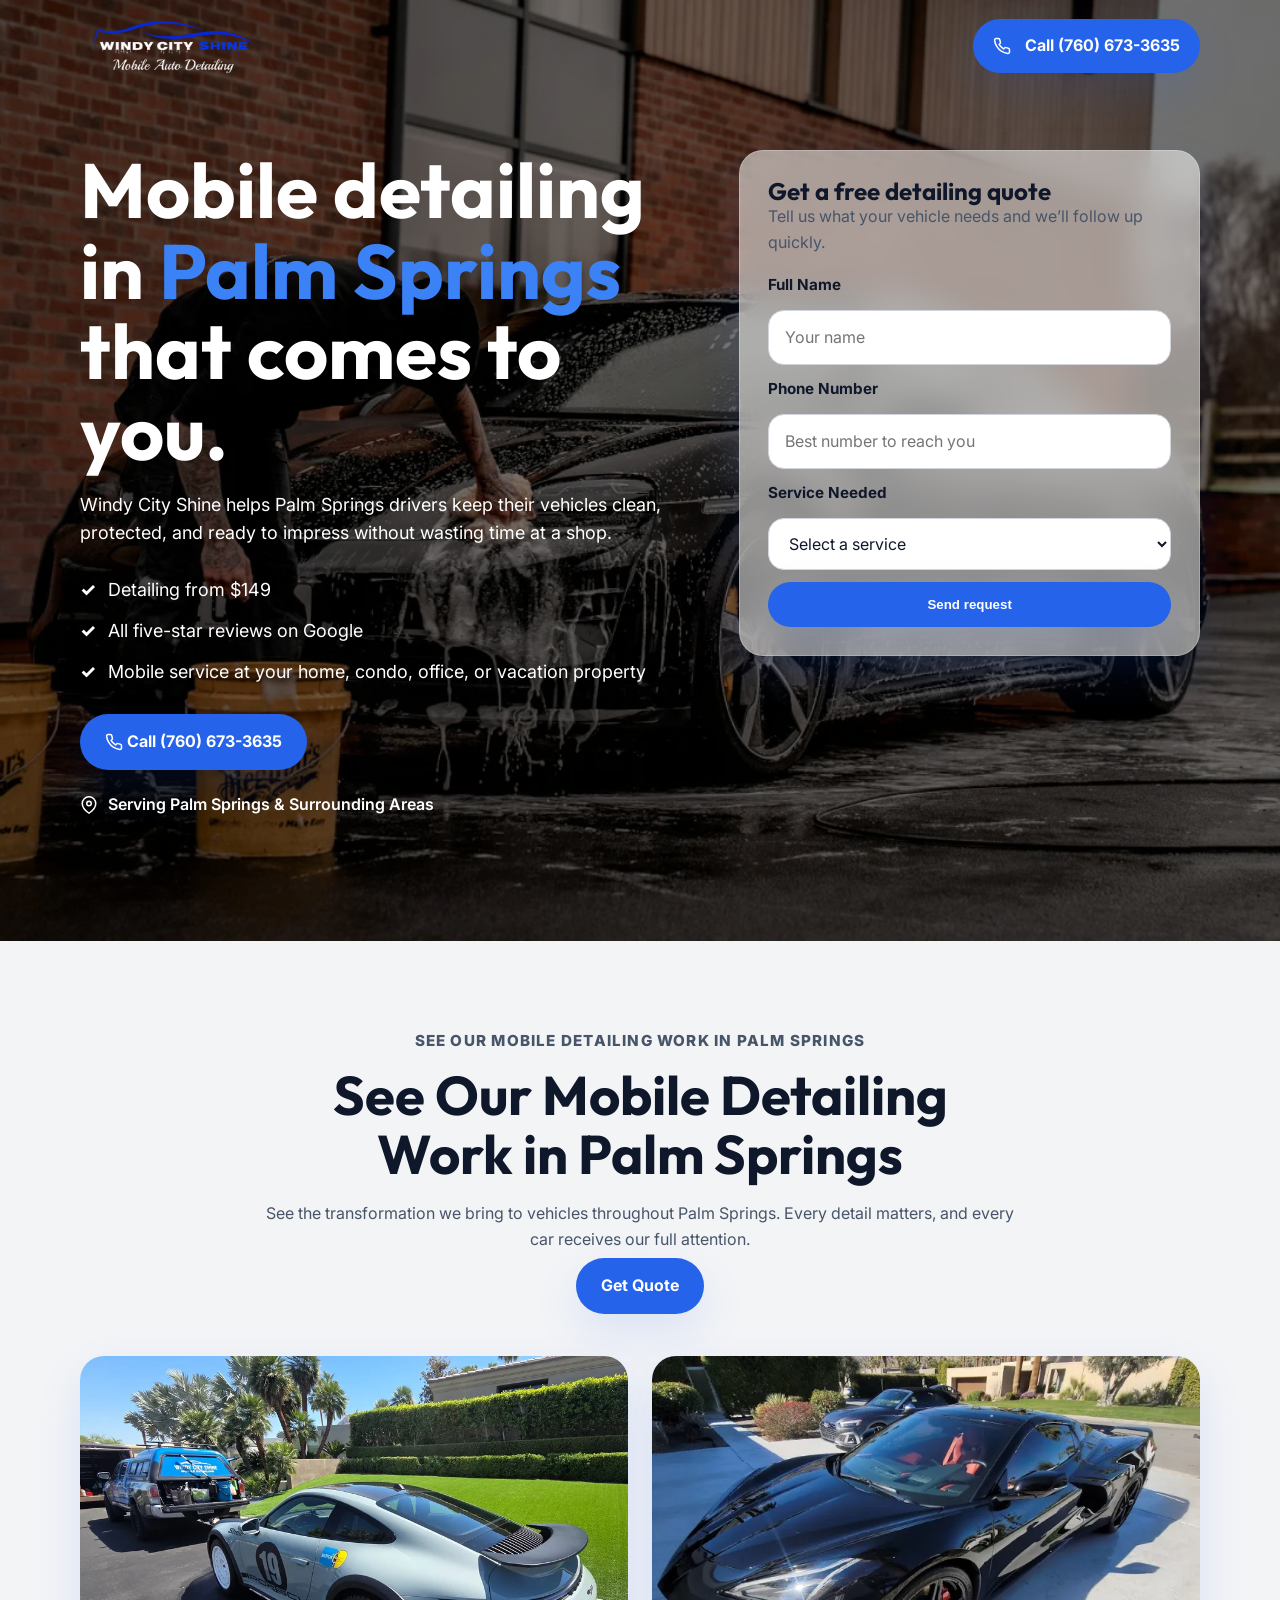
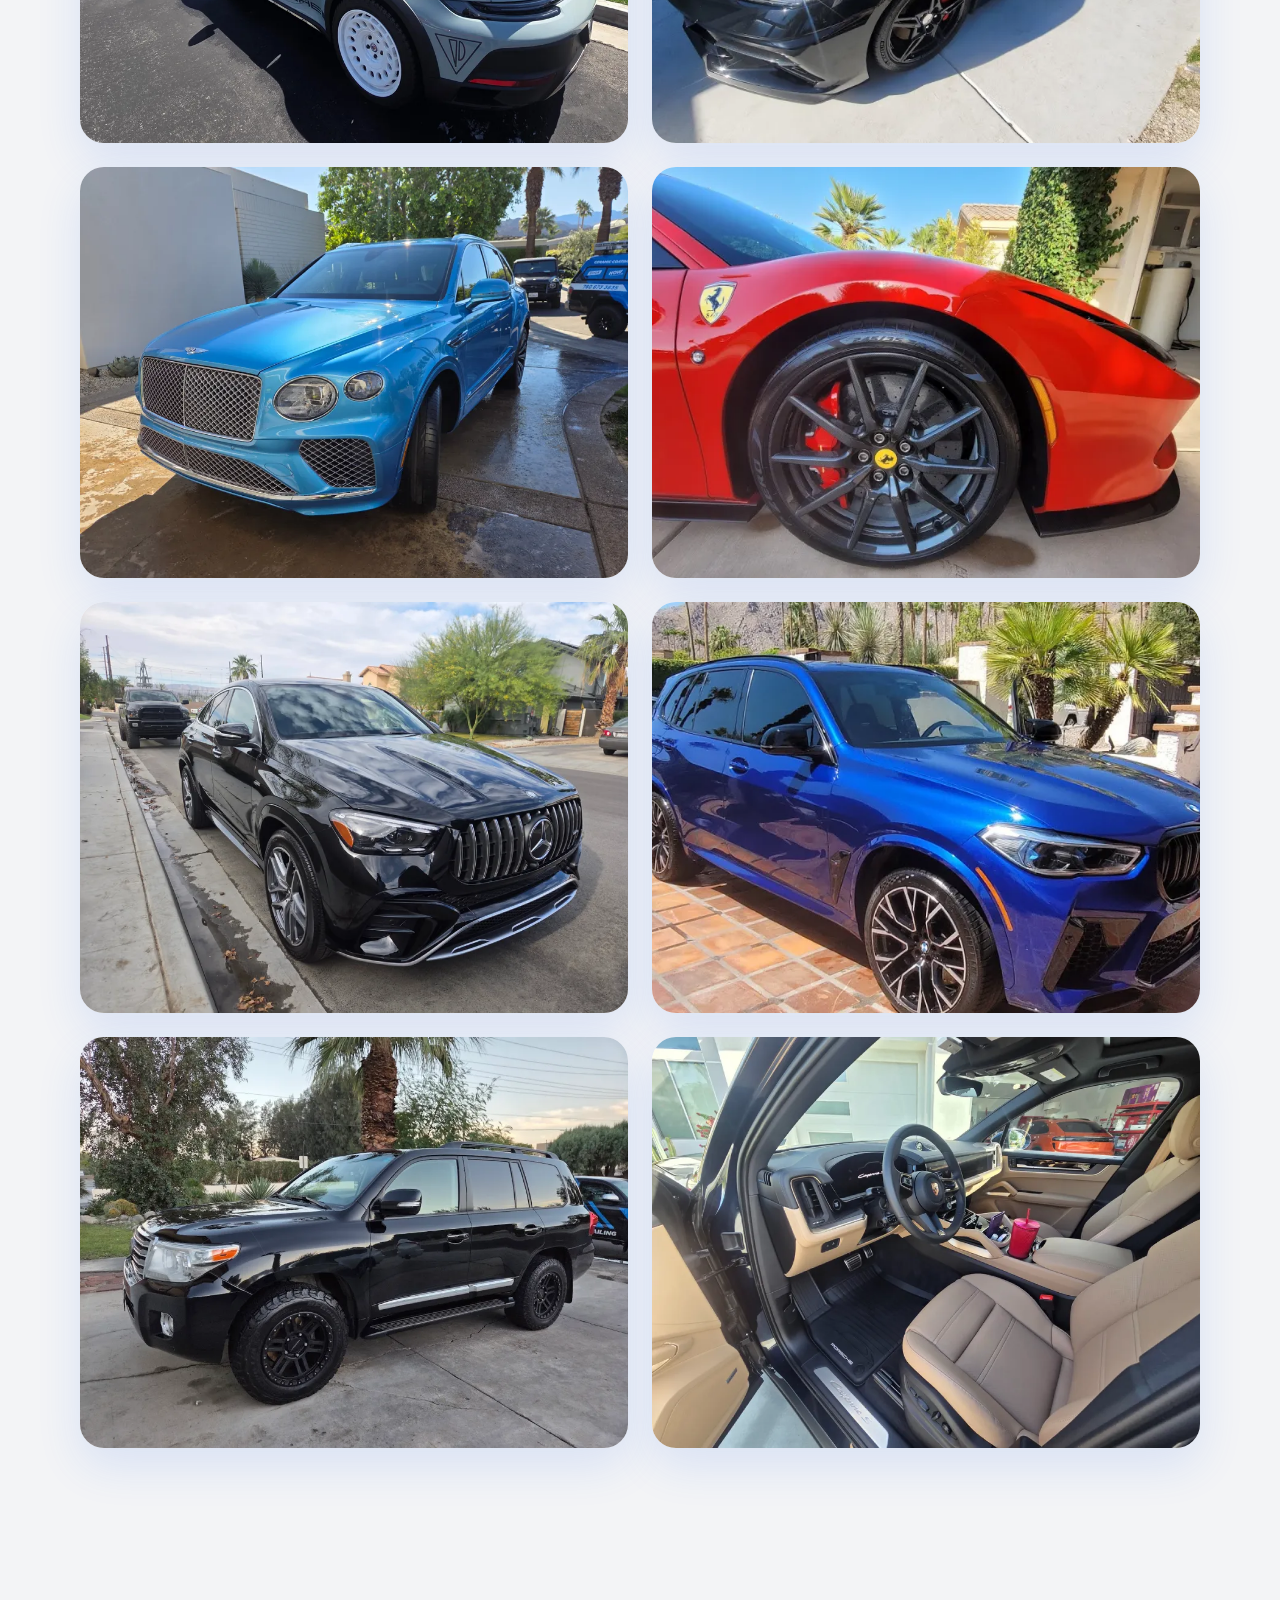
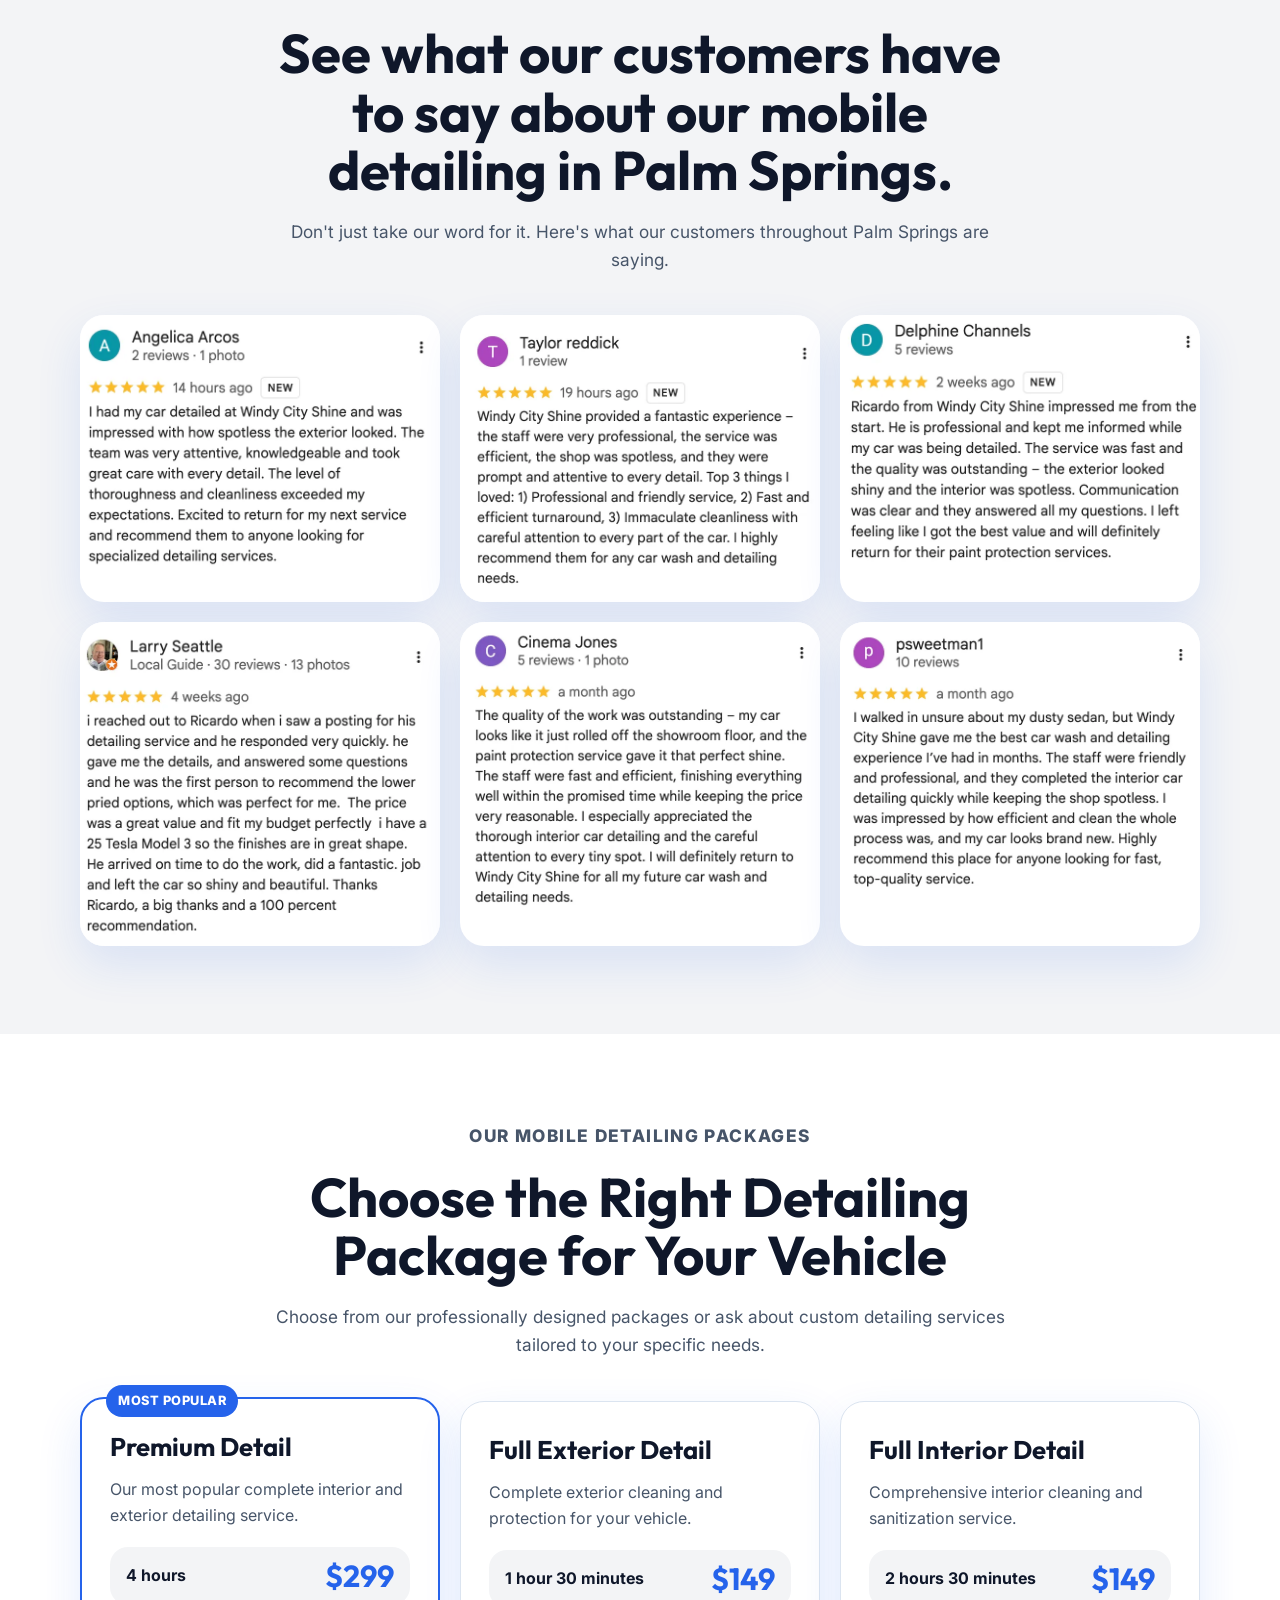
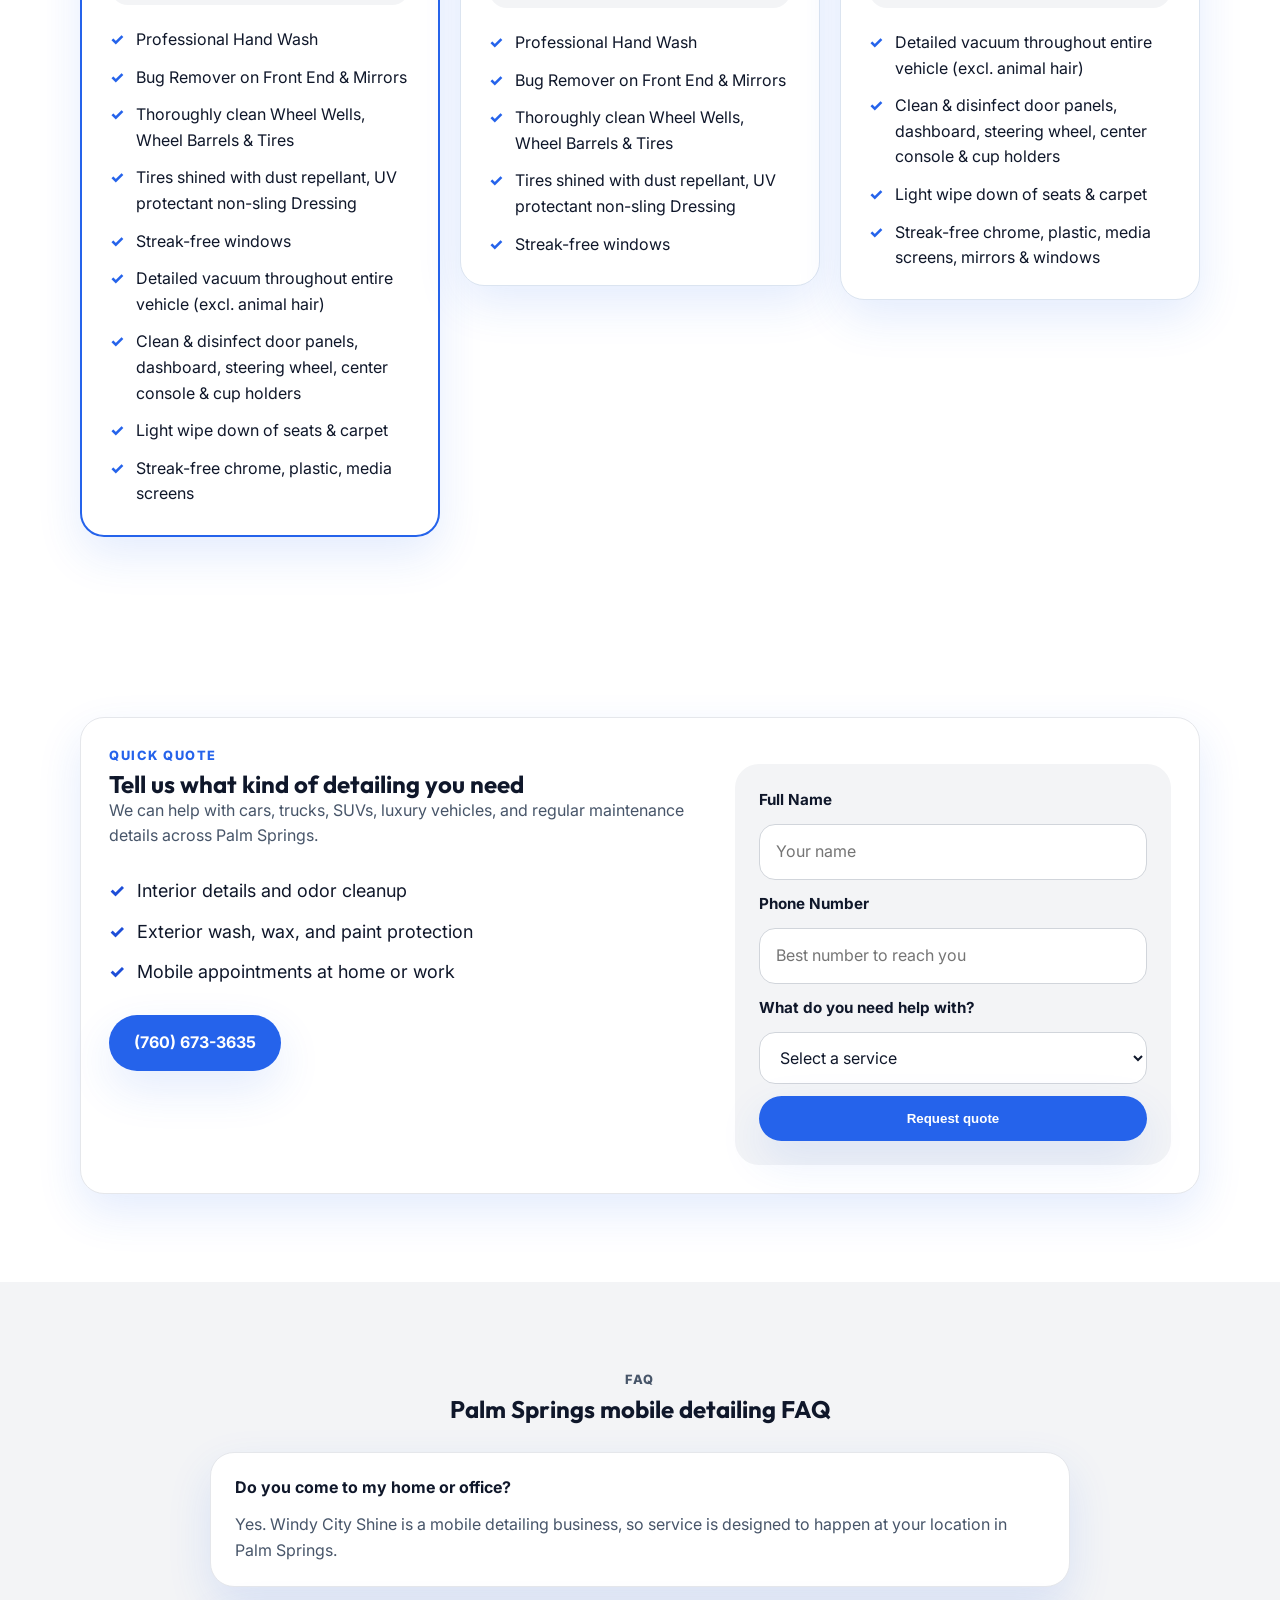
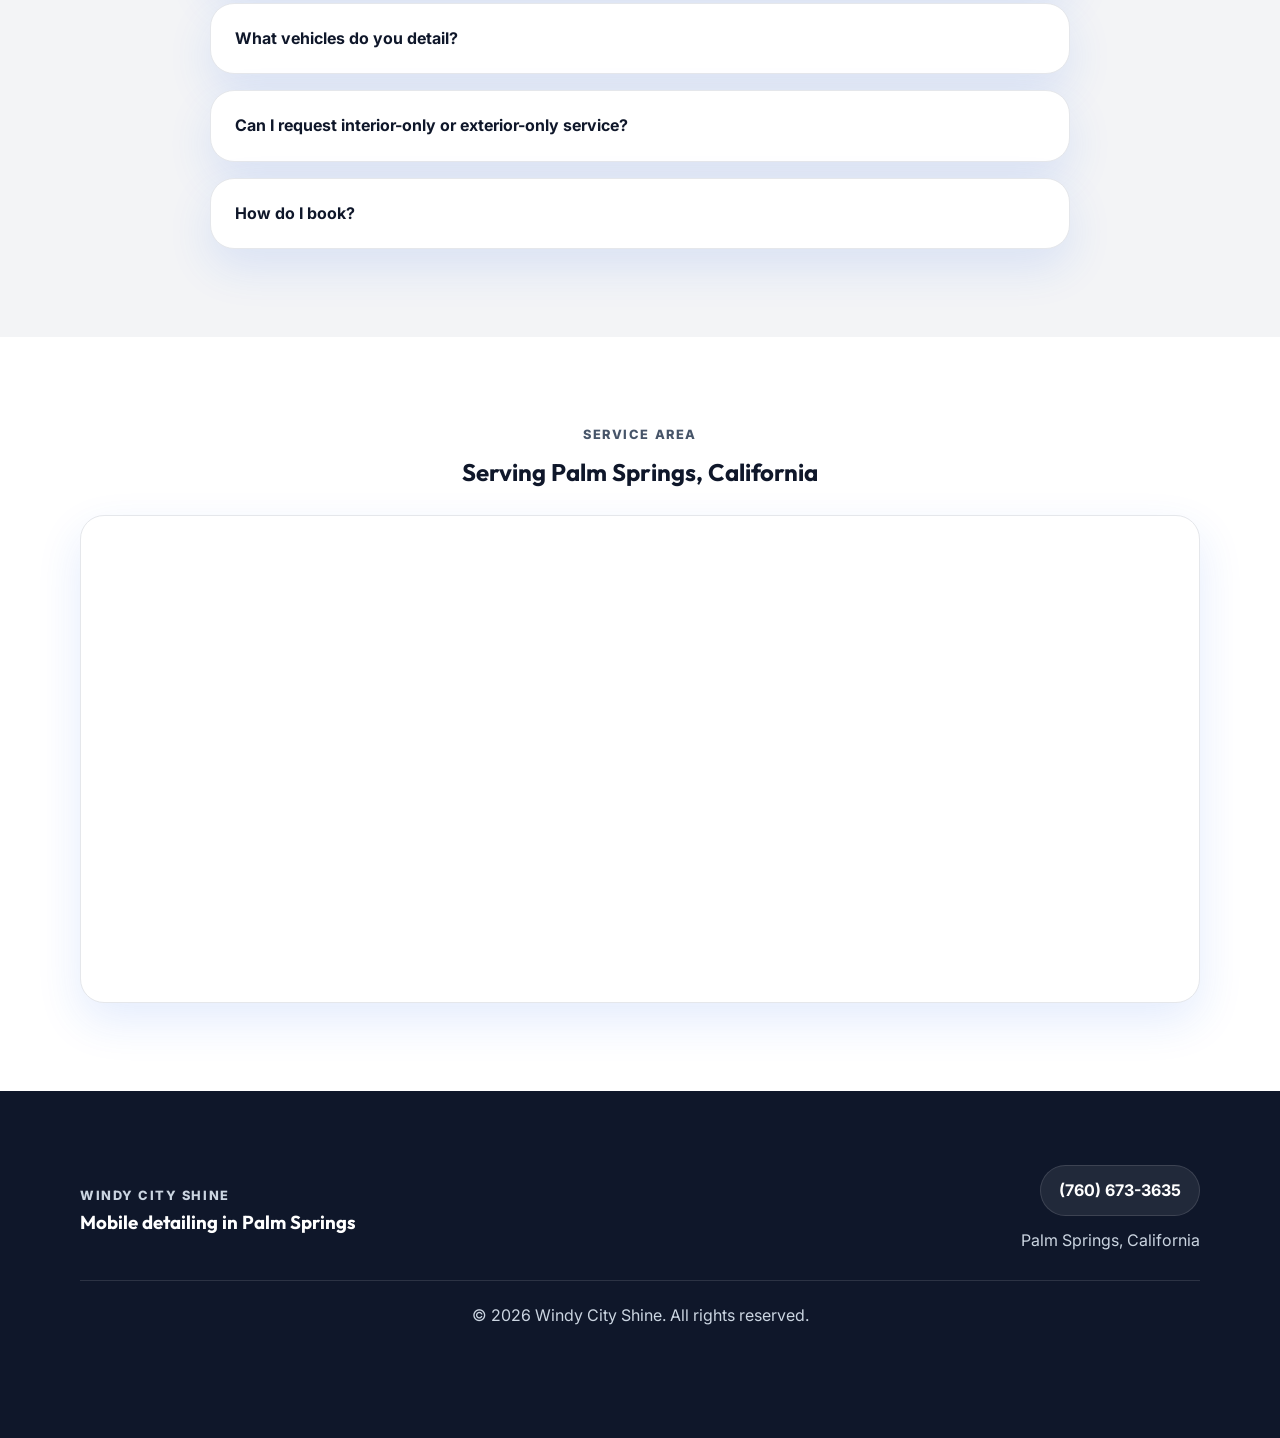
==== commit 808589d9: "feat: reorder landing page sections" ====
--- a/index.html
+++ b/index.html
@@ -1,6 +1,20 @@
 <!DOCTYPE html>
 <html lang="en">
 <head>
+    <!-- Google tag (gtag.js) -->
+    <script async src="https://www.googletagmanager.com/gtag/js?id=AW-473251279"></script>
+    <script>
+      window.dataLayer = window.dataLayer || [];
+      function gtag(){dataLayer.push(arguments);}
+      gtag('js', new Date());
+
+      gtag('config', 'AW-473251279');
+    </script>
+    <script>
+      gtag('config', 'AW-473251279/h6VQCMuZzcEcEM_71OEB', {
+        'phone_conversion_number': '(760) 673-3635'
+      });
+    </script>
     <!-- Google Tag Manager -->
     <script>(function(w,d,s,l,i){w[l]=w[l]||[];w[l].push({'gtm.start':
     new Date().getTime(),event:'gtm.js'});var f=d.getElementsByTagName(s)[0],
@@ -8,11 +22,6 @@
     'https://www.googletagmanager.com/gtm.js?id='+i+dl;f.parentNode.insertBefore(j,f);
     })(window,document,'script','dataLayer','GTM-WD6SHDLT');</script>
     <!-- End Google Tag Manager -->
-    <script>
-      gtag('config', 'AW-473251279/VAtuCIfNprscEM_71OEB', {
-        'phone_conversion_number': '(760) 673-3635'
-      });
-    </script>
     <meta charset="UTF-8">
     <meta name="viewport" content="width=device-width, initial-scale=1.0">
     <title>Mobile Detailing Palm Springs | Windy City Shine</title>
@@ -44,7 +53,7 @@
             <a href="#" class="brand brand-lockup" aria-label="Windy City Shine home">
                 <img src="windyciteshinelogo.avif" alt="Windy City Shine logo" class="brand-logo">
             </a>
-            <a href="tel:7606733635" class="phone-pill" onclick="gtag('event','conversion',{'send_to':'AW-473251279/VAtuCIfNprscEM_71OEB'});">
+            <a href="tel:7606733635" class="phone-pill" onclick="gtag('event','conversion',{'send_to':'AW-473251279/h6VQCMuZzcEcEM_71OEB'});">
                 <svg viewBox="0 0 24 24" aria-hidden="true" class="phone-pill-icon">
                     <path d="M22 16.92v3a2 2 0 0 1-2.18 2 19.79 19.79 0 0 1-8.63-3.07 19.5 19.5 0 0 1-6-6 19.79 19.79 0 0 1-3.07-8.67A2 2 0 0 1 4.11 2h3a2 2 0 0 1 2 1.72 12.84 12.84 0 0 0 .7 2.81 2 2 0 0 1-.45 2.11L8.09 9.91a16 16 0 0 0 6 6l1.27-1.27a2 2 0 0 1 2.11-.45 12.84 12.84 0 0 0 2.81.7A2 2 0 0 1 22 16.92z"></path>
                 </svg>
@@ -65,7 +74,7 @@
                         <li>Mobile service at your home, condo, office, or vacation property</li>
                     </ul>
                     <div class="cta-row">
-                        <a href="tel:7606733635" class="btn btn-primary" onclick="gtag('event','conversion',{'send_to':'AW-473251279/VAtuCIfNprscEM_71OEB'});">
+                        <a href="tel:7606733635" class="btn btn-primary" onclick="gtag('event','conversion',{'send_to':'AW-473251279/h6VQCMuZzcEcEM_71OEB'});">
                             <svg viewBox="0 0 24 24" aria-hidden="true" class="phone-pill-icon">
                                 <path d="M22 16.92v3a2 2 0 0 1-2.18 2 19.79 19.79 0 0 1-8.63-3.07 19.5 19.79 0 0 1-6-6 19.79 19.79 0 0 1-3.07-8.67A2 2 0 0 1 4.11 2h3a2 2 0 0 1 2 1.72 12.84 12.84 0 0 0 .7 2.81 2 2 0 0 1-.45 2.11L8.09 9.91a16 16 0 0 0 6 6l1.27-1.27a2 2 0 0 1 2.11-.45 12.84 12.84 0 0 0 2.81.7A2 2 0 0 1 22 16.92z"></path>
                             </svg>
@@ -103,6 +112,44 @@
                         <button type="submit" class="btn btn-primary btn-full">Send request</button>
                     </form>
                 </aside>
+            </div>
+        </section>
+
+        <section class="section light-section">
+            <div class="container">
+                <div class="section-heading center showcase-heading">
+                    <p class="section-kicker">See Our Mobile Detailing Work in Palm Springs</p>
+                    <h2>See Our Mobile Detailing Work in Palm Springs</h2>
+                    <p>See the transformation we bring to vehicles throughout Palm Springs. Every detail matters, and every car receives our full attention.</p>
+                    <a href="#hero-form-top" class="btn btn-primary section-quote-btn">Get Quote</a>
+                </div>
+                <div class="gallery-grid">
+                    <div class="gallery-card"><img src="windycity1.webp" alt="Windy City Shine detailing a silver Porsche in Palm Springs" class="gallery-image"></div>
+                    <div class="gallery-card"><img src="windycity2.webp" alt="Black sports car detailed by Windy City Shine" class="gallery-image"></div>
+                    <div class="gallery-card"><img src="windycity3.webp" alt="Blue Bentley SUV after mobile detailing service" class="gallery-image"></div>
+                    <div class="gallery-card"><img src="windycity4.webp" alt="Close-up of a freshly detailed red Ferrari wheel and fender" class="gallery-image"></div>
+                    <div class="gallery-card"><img src="windycity5.webp" alt="Blue BMW SUV cleaned by Windy City Shine" class="gallery-image"></div>
+                    <div class="gallery-card"><img src="windycity6.webp" alt="Black Mercedes SUV after exterior detailing" class="gallery-image"></div>
+                    <div class="gallery-card"><img src="windycityshine8.webp" alt="Black SUV detailed by Windy City Shine in Palm Springs" class="gallery-image"></div>
+                    <div class="gallery-card"><img src="windycityinterior.webp" alt="Freshly detailed tan Porsche interior" class="gallery-image"></div>
+                </div>
+            </div>
+        </section>
+
+        <section class="section light-section">
+            <div class="container">
+                <div class="section-heading center showcase-heading">
+                    <h2>See what our customers have to say about our mobile detailing in Palm Springs.</h2>
+                    <p>Don't just take our word for it. Here's what our customers throughout Palm Springs are saying.</p>
+                </div>
+                <div class="review-placeholder-grid">
+                    <div class="review-card"><img src="review-a.webp" alt="Google review from Angelica Arcos" class="review-image"></div>
+                    <div class="review-card"><img src="review-b.webp" alt="Google review from Delphine Channels" class="review-image"></div>
+                    <div class="review-card"><img src="review-c.webp" alt="Google review from Taylor reddick" class="review-image"></div>
+                    <div class="review-card"><img src="review-d.webp" alt="Google review from Cinema Jones" class="review-image"></div>
+                    <div class="review-card"><img src="review-e.webp" alt="Google review from psweetman1" class="review-image"></div>
+                    <div class="review-card"><img src="review-f.webp" alt="Google review from Larry Seattle" class="review-image"></div>
+                </div>
             </div>
         </section>
 
@@ -172,44 +219,6 @@
             </div>
         </section>
 
-        <section class="section light-section">
-            <div class="container">
-                <div class="section-heading center showcase-heading">
-                    <p class="section-kicker">See Our Mobile Detailing Work in Palm Springs</p>
-                    <h2>See Our Mobile Detailing Work in Palm Springs</h2>
-                    <p>See the transformation we bring to vehicles throughout Palm Springs. Every detail matters, and every car receives our full attention.</p>
-                    <a href="#hero-form-top" class="btn btn-primary section-quote-btn">Get Quote</a>
-                </div>
-                <div class="gallery-grid">
-                    <div class="gallery-card"><img src="windycity1.webp" alt="Windy City Shine detailing a silver Porsche in Palm Springs" class="gallery-image"></div>
-                    <div class="gallery-card"><img src="windycity2.webp" alt="Black sports car detailed by Windy City Shine" class="gallery-image"></div>
-                    <div class="gallery-card"><img src="windycity3.webp" alt="Blue Bentley SUV after mobile detailing service" class="gallery-image"></div>
-                    <div class="gallery-card"><img src="windycity4.webp" alt="Close-up of a freshly detailed red Ferrari wheel and fender" class="gallery-image"></div>
-                    <div class="gallery-card"><img src="windycity5.webp" alt="Blue BMW SUV cleaned by Windy City Shine" class="gallery-image"></div>
-                    <div class="gallery-card"><img src="windycity6.webp" alt="Black Mercedes SUV after exterior detailing" class="gallery-image"></div>
-                    <div class="gallery-card"><img src="windycityshine8.webp" alt="Black SUV detailed by Windy City Shine in Palm Springs" class="gallery-image"></div>
-                    <div class="gallery-card"><img src="windycityinterior.webp" alt="Freshly detailed tan Porsche interior" class="gallery-image"></div>
-                </div>
-            </div>
-        </section>
-
-        <section class="section light-section">
-            <div class="container">
-                <div class="section-heading center showcase-heading">
-                    <h2>See what our customers have to say about our mobile detailing in Palm Springs.</h2>
-                    <p>Don't just take our word for it. Here's what our customers throughout Palm Springs are saying.</p>
-                </div>
-                <div class="review-placeholder-grid">
-                    <div class="review-card"><img src="review-a.webp" alt="Google review from Angelica Arcos" class="review-image"></div>
-                    <div class="review-card"><img src="review-b.webp" alt="Google review from Delphine Channels" class="review-image"></div>
-                    <div class="review-card"><img src="review-c.webp" alt="Google review from Taylor reddick" class="review-image"></div>
-                    <div class="review-card"><img src="review-d.webp" alt="Google review from Cinema Jones" class="review-image"></div>
-                    <div class="review-card"><img src="review-e.webp" alt="Google review from psweetman1" class="review-image"></div>
-                    <div class="review-card"><img src="review-f.webp" alt="Google review from Larry Seattle" class="review-image"></div>
-                </div>
-            </div>
-        </section>
-
         <section id="quote-form" class="section">
             <div class="container form-shell">
                 <div>
@@ -221,7 +230,7 @@
                         <li>Exterior wash, wax, and paint protection</li>
                         <li>Mobile appointments at home or work</li>
                     </ul>
-                    <a href="tel:7606733635" class="btn btn-primary" onclick="gtag('event','conversion',{'send_to':'AW-473251279/VAtuCIfNprscEM_71OEB'});">(760) 673-3635</a>
+                    <a href="tel:7606733635" class="btn btn-primary" onclick="gtag('event','conversion',{'send_to':'AW-473251279/h6VQCMuZzcEcEM_71OEB'});">(760) 673-3635</a>
                 </div>
                 <form id="lead-form" data-netlify="true" name="mobile-detailing-quote" class="quote-form large">
                     <input type="hidden" name="form-name" value="mobile-detailing-quote">
@@ -266,7 +275,7 @@
                     </details>
                     <details>
                         <summary>How do I book?</summary>
-                        <p>Call <a href="tel:7606733635" onclick="gtag('event','conversion',{'send_to':'AW-473251279/VAtuCIfNprscEM_71OEB'});">(760) 673-3635</a> or use the quote form and we’ll follow up with next steps.</p>
+                        <p>Call <a href="tel:7606733635" onclick="gtag('event','conversion',{'send_to':'AW-473251279/h6VQCMuZzcEcEM_71OEB'});">(760) 673-3635</a> or use the quote form and we’ll follow up with next steps.</p>
                     </details>
                 </div>
             </div>
@@ -292,7 +301,7 @@
                 <h3>Mobile detailing in Palm Springs</h3>
             </div>
             <div class="footer-contact">
-                <a href="tel:7606733635" class="footer-phone-link" onclick="gtag('event','conversion',{'send_to':'AW-473251279/VAtuCIfNprscEM_71OEB'});">(760) 673-3635</a>
+                <a href="tel:7606733635" class="footer-phone-link" onclick="gtag('event','conversion',{'send_to':'AW-473251279/h6VQCMuZzcEcEM_71OEB'});">(760) 673-3635</a>
                 <p>Palm Springs, California</p>
             </div>
         </div>
@@ -314,7 +323,7 @@
     </div>
 
     <div class="mobile-cta">
-        <a href="tel:7606733635" class="btn btn-primary btn-full mobile-call-btn" onclick="gtag('event','conversion',{'send_to':'AW-473251279/VAtuCIfNprscEM_71OEB'});">
+        <a href="tel:7606733635" class="btn btn-primary btn-full mobile-call-btn" onclick="gtag('event','conversion',{'send_to':'AW-473251279/h6VQCMuZzcEcEM_71OEB'});">
             <svg viewBox="0 0 24 24" aria-hidden="true" class="phone-pill-icon">
                 <path d="M22 16.92v3a2 2 0 0 1-2.18 2 19.79 19.79 0 0 1-8.63-3.07 19.5 19.79 0 0 1-6-6 19.79 19.79 0 0 1-3.07-8.67A2 2 0 0 1 4.11 2h3a2 2 0 0 1 2 1.72 12.84 12.84 0 0 0 .7 2.81 2 2 0 0 1-.45 2.11L8.09 9.91a16 16 0 0 0 6 6l1.27-1.27a2 2 0 0 1 2.11-.45 12.84 12.84 0 0 0 2.81.7A2 2 0 0 1 22 16.92z"></path>
             </svg>
--- a/style.css
+++ b/style.css
@@ -223,7 +223,7 @@
 }
 
 .hero-copy h1 span {
-    color: #60a5fa;
+    color: #3b82f6;
 }
 
 .hero-text,
@@ -338,10 +338,17 @@
 }
 
 .hero .quote-card {
-    background: rgba(255, 255, 255, 0.68);
+    background: rgba(255, 255, 255, 0.54);
     border: 1px solid rgba(255, 255, 255, 0.24);
     backdrop-filter: blur(16px);
     scroll-margin-top: 100px;
+}
+
+@media (min-width: 769px) {
+    .hero-text,
+    .check-list li {
+        font-size: calc(1rem + 2px);
+    }
 }
 
 .quote-form {
